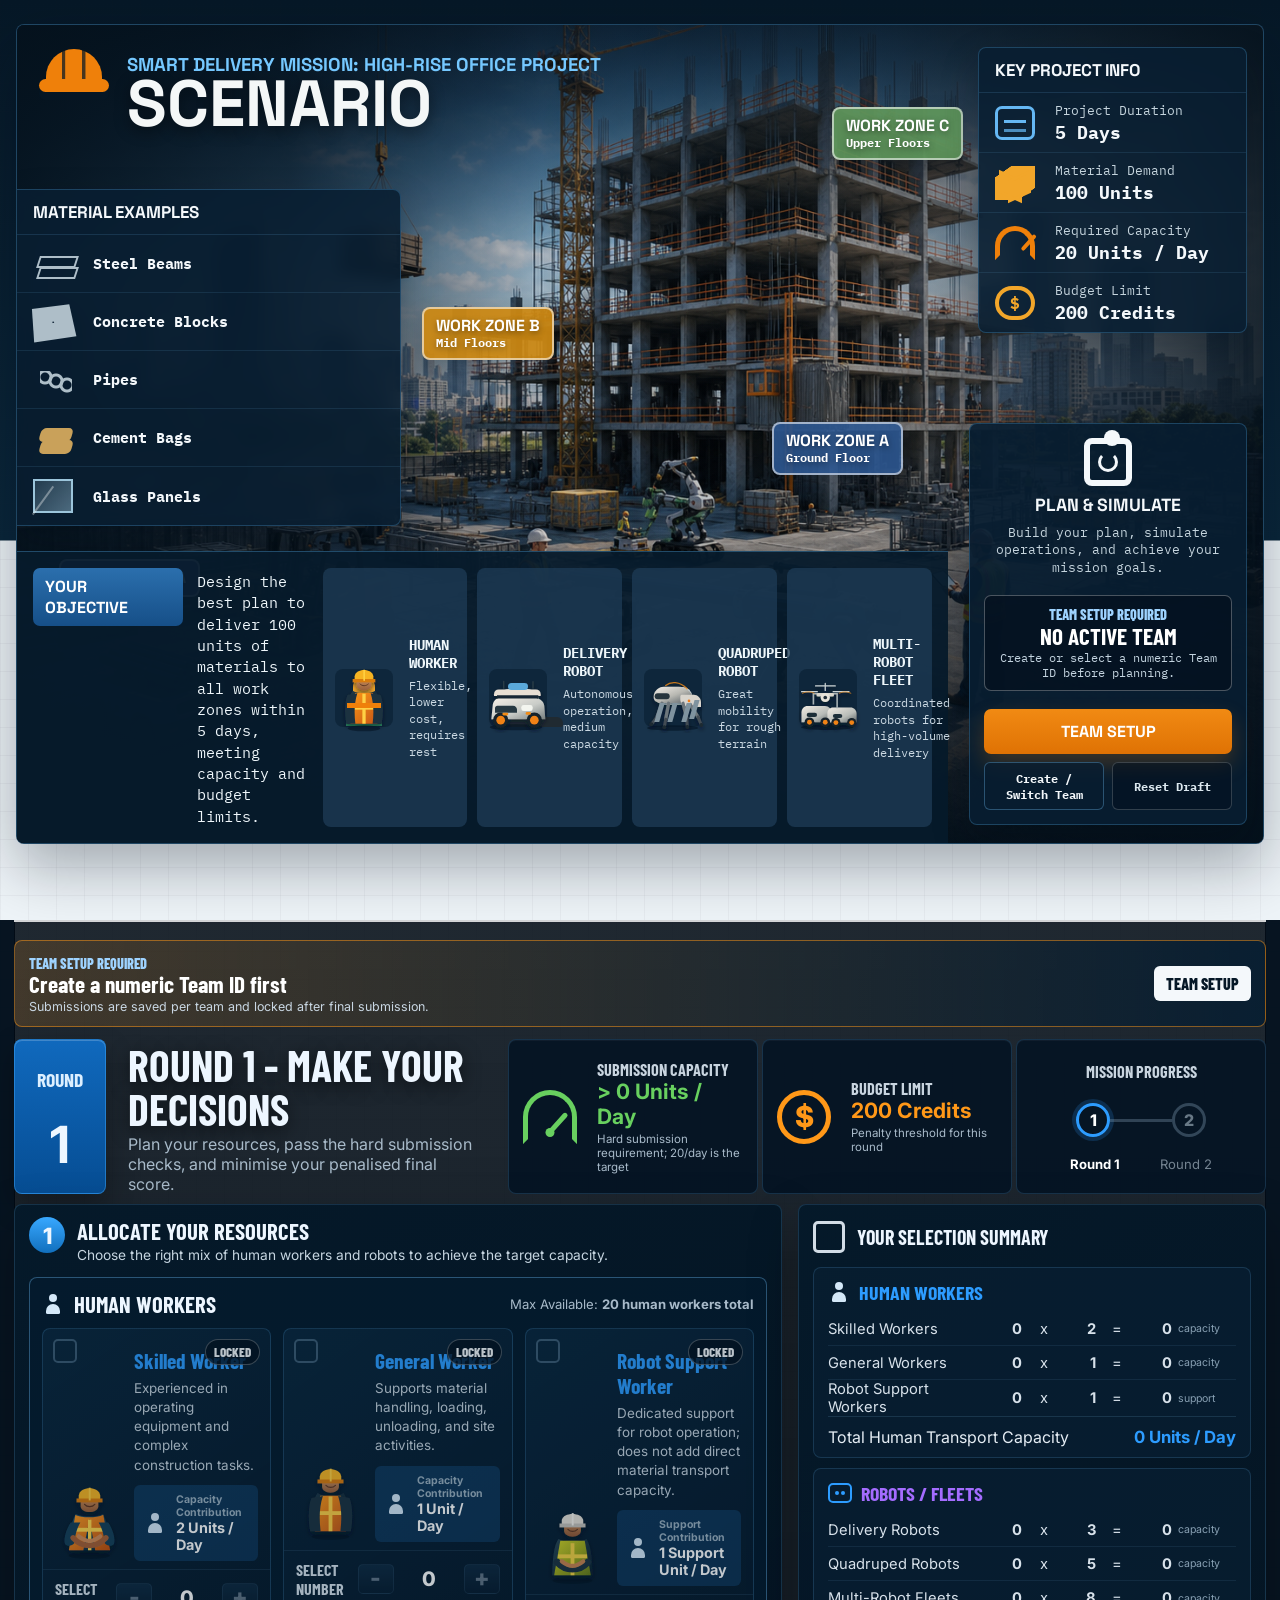
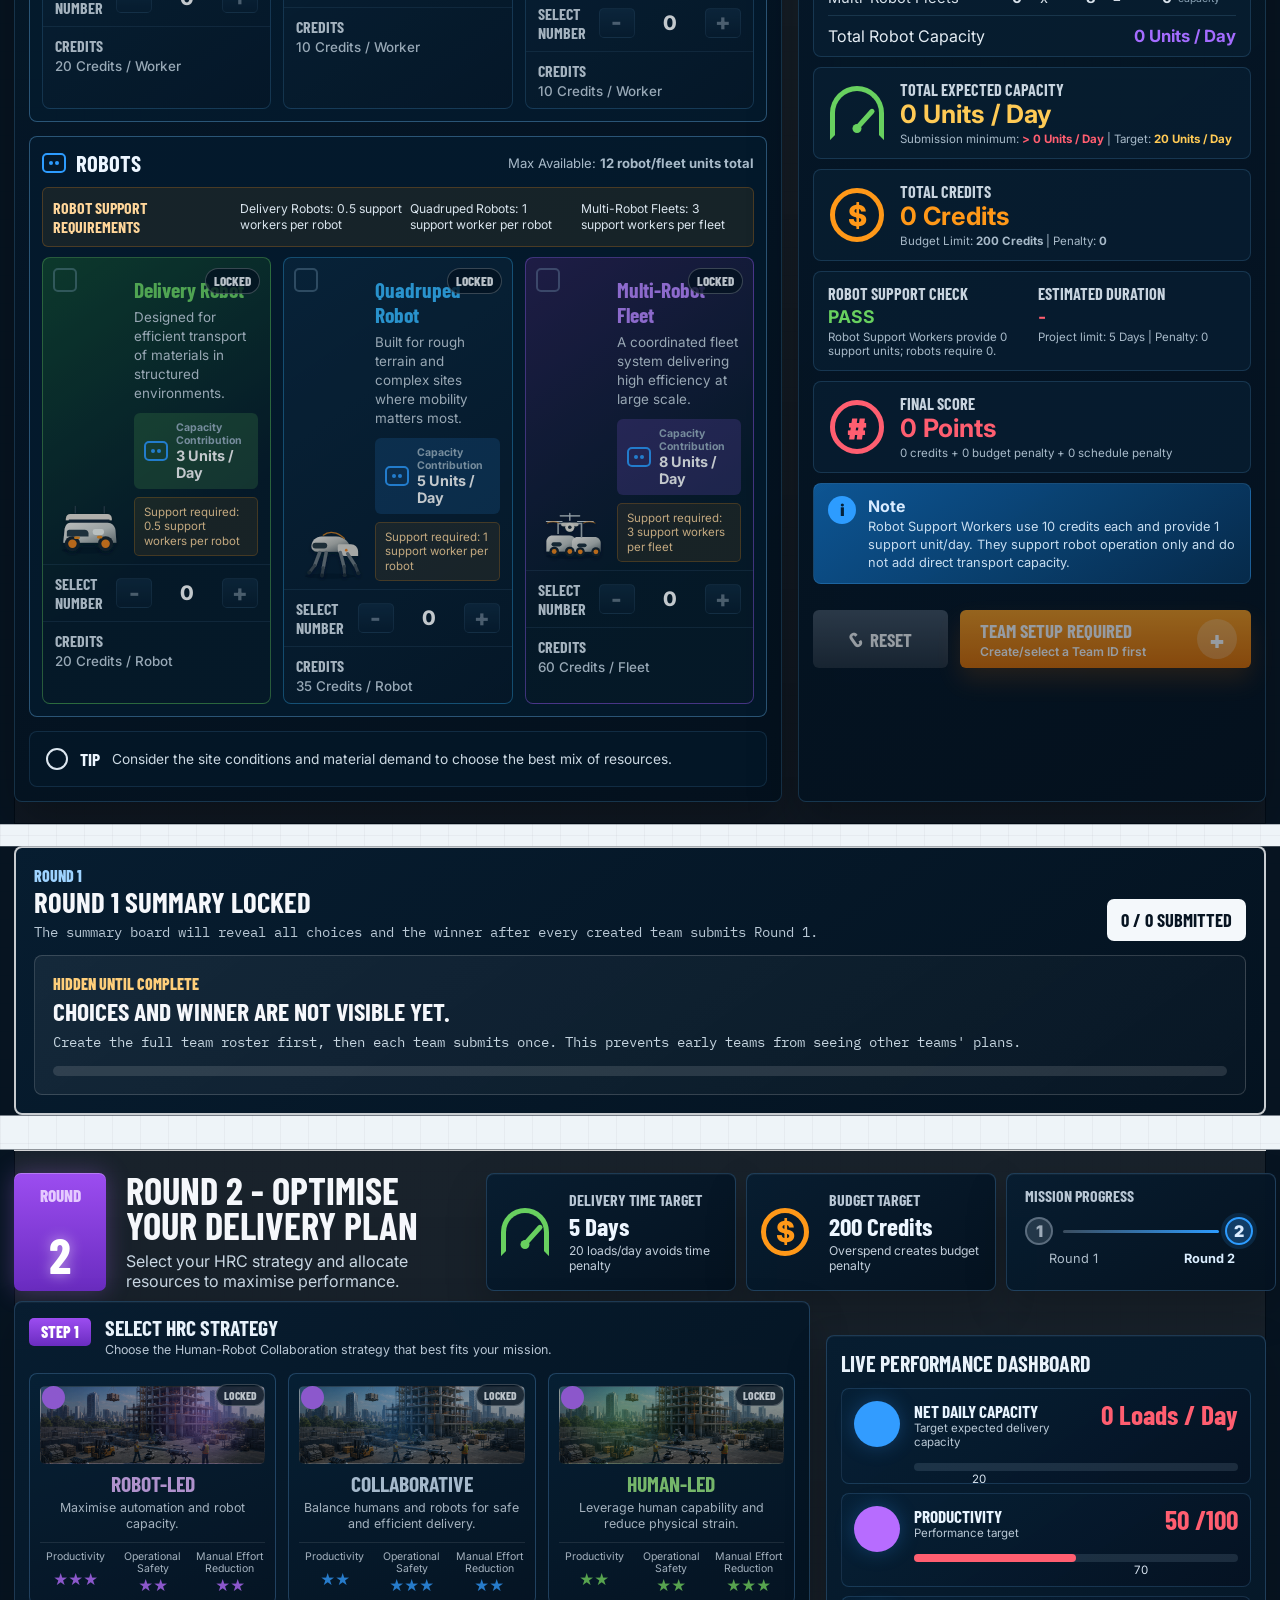
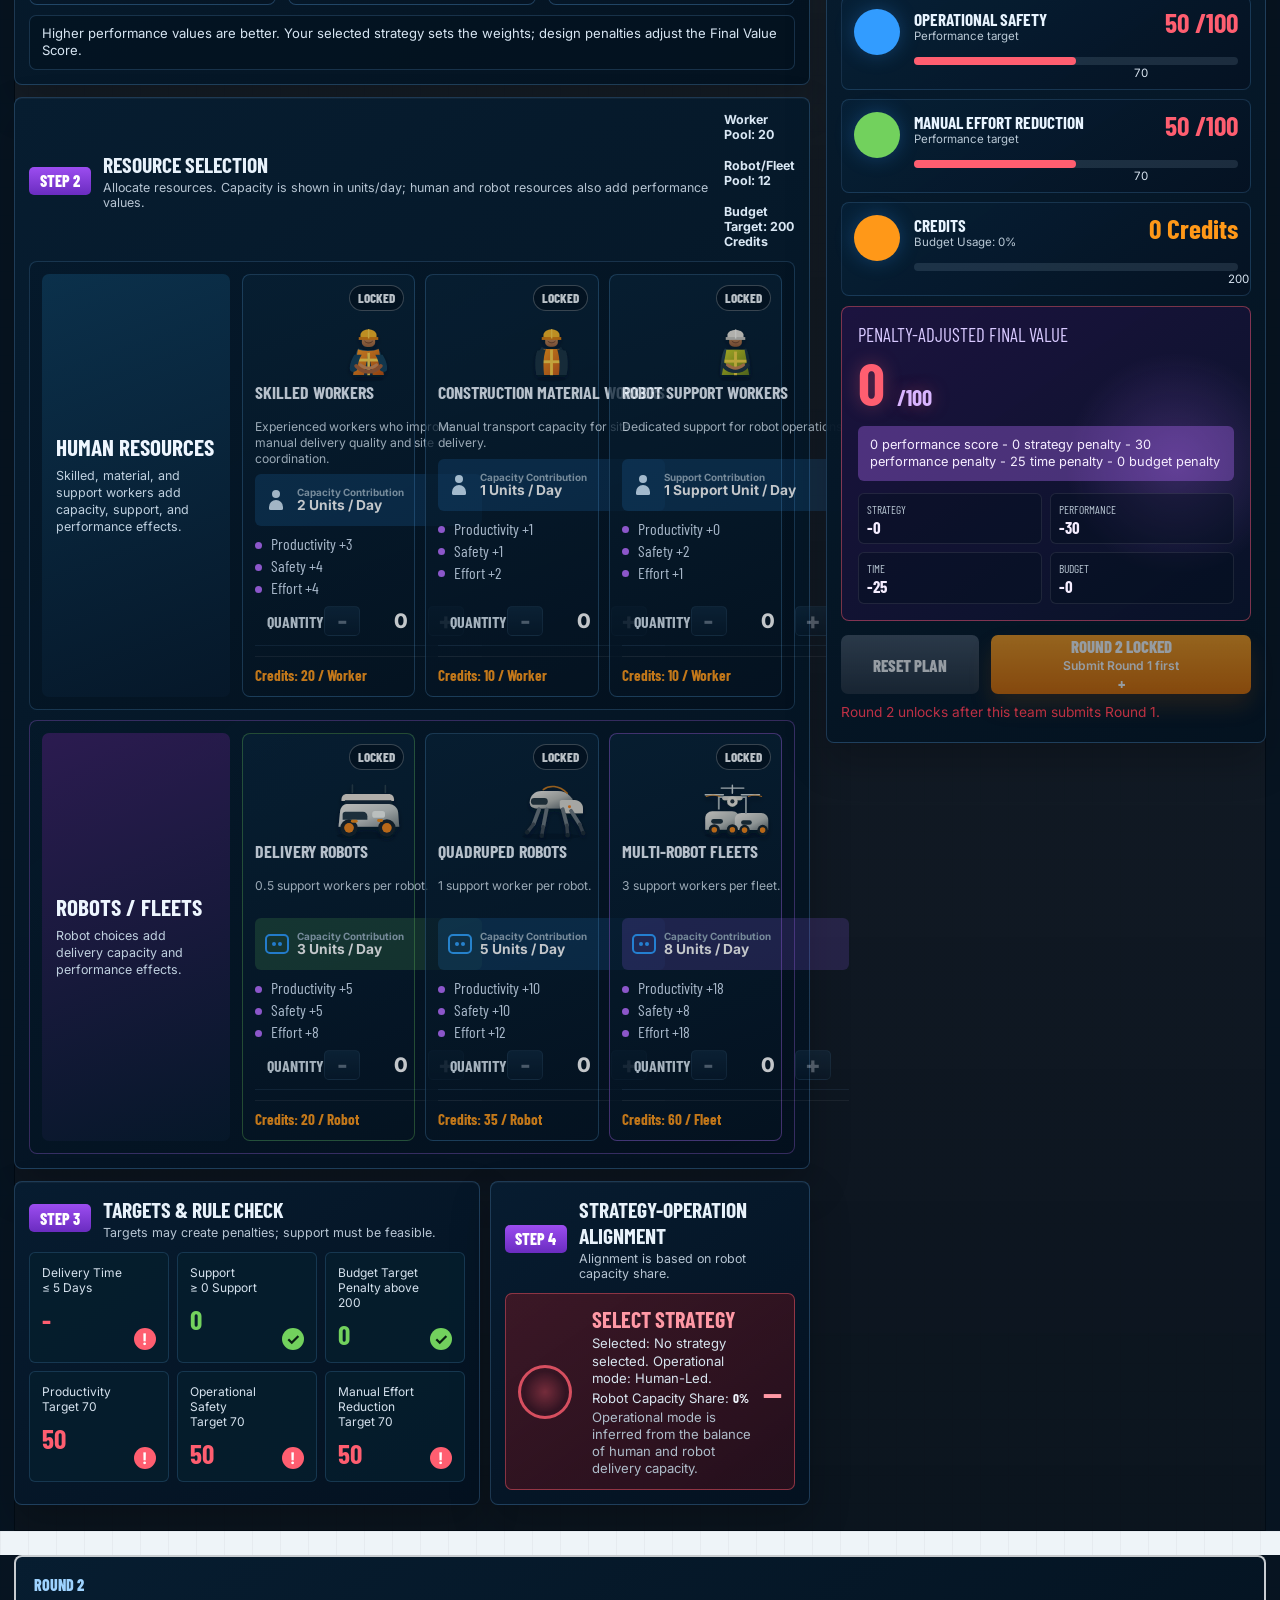
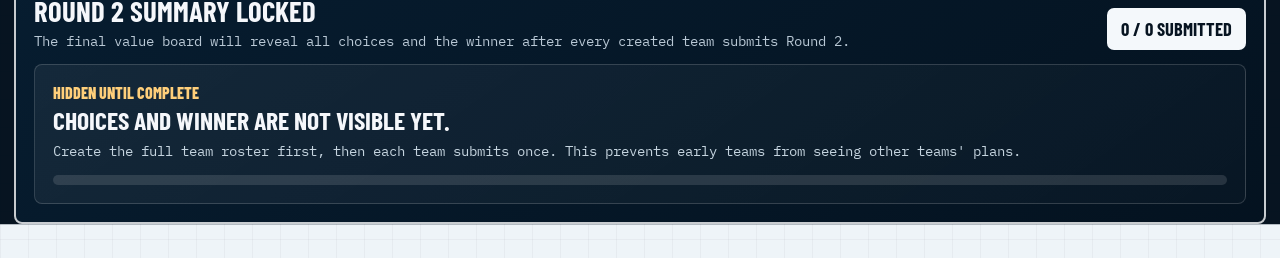
==== index.html @ d9727441 "round 2 step 4" ====
<!DOCTYPE html>
<html lang="en">
  <head>
    <meta charset="UTF-8" />
    <meta name="viewport" content="width=device-width, initial-scale=1.0" />
    <title>Construction Site of the Future</title>
    <link rel="preconnect" href="https://fonts.googleapis.com" />
    <link rel="preconnect" href="https://fonts.gstatic.com" crossorigin />
    <link
      href="https://fonts.googleapis.com/css2?family=Barlow+Condensed:wght@500;600;700&family=IBM+Plex+Mono:wght@400;500&family=Inter:wght@400;500;600;700&family=Space+Grotesk:wght@400;500;700&display=swap"
      rel="stylesheet"
    />
    <link rel="stylesheet" href="./styles.css?v=11" />
  </head>
  <body>
    <div class="app-shell">
      <header class="scenario-hero">
        <div class="scenario-visual" aria-label="High-rise construction logistics scenario">
          <img src="./assets/scenario-site.png" alt="High-rise office construction site with humans, robots, storage materials, and work zones" />
          <div class="scenario-shade"></div>

          <div class="scenario-title">
            <div class="hardhat-mark" aria-hidden="true"></div>
            <div>
              <p class="scenario-kicker">Smart Delivery Mission: High-Rise Office Project</p>
              <h1>Scenario</h1>
            </div>
          </div>

          <aside class="material-info" aria-label="Material examples">
            <h2>Material Examples</h2>
            <div class="material-row"><span class="material-beams"></span><strong>Steel Beams</strong></div>
            <div class="material-row"><span class="material-blocks"></span><strong>Concrete Blocks</strong></div>
            <div class="material-row"><span class="material-pipes"></span><strong>Pipes</strong></div>
            <div class="material-row"><span class="material-bags"></span><strong>Cement Bags</strong></div>
            <div class="material-row"><span class="material-glass"></span><strong>Glass Panels</strong></div>
          </aside>

          <div class="map-label storage-label">Storage Area</div>
          <div class="map-label zone-a-label">Work Zone A <span>Ground Floor</span></div>
          <div class="map-label zone-b-label">Work Zone B <span>Mid Floors</span></div>
          <div class="map-label zone-c-label">Work Zone C <span>Upper Floors</span></div>

          <aside class="project-info" aria-label="Key project information">
            <h2>Key Project Info</h2>
            <div class="info-row">
              <span class="info-symbol calendar-symbol" aria-hidden="true"></span>
              <div><span>Project Duration</span><strong>5 Days</strong></div>
            </div>
            <div class="info-row">
              <span class="info-symbol box-symbol" aria-hidden="true"></span>
              <div><span>Material Demand</span><strong>100 Units</strong></div>
            </div>
            <div class="info-row">
              <span class="info-symbol gauge-symbol" aria-hidden="true"></span>
              <div><span>Required Capacity</span><strong>20 Units / Day</strong></div>
            </div>
            <div class="info-row">
              <span class="info-symbol credit-symbol" aria-hidden="true"></span>
              <div><span>Budget Limit</span><strong>200 Credits</strong></div>
            </div>
          </aside>

          <div class="objective-ribbon">
            <div class="objective-copy">
              <strong>Your Objective</strong>
              <p>Design the best plan to deliver 100 units of materials to all work zones within 5 days, meeting capacity and budget limits.</p>
            </div>
            <div class="resource-preview" aria-label="Resource examples">
              <article>
                <span class="worker-figure image-figure" aria-hidden="true"><img src="./assets/worker-general.svg" alt="" /></span>
                <div><strong>Human Worker</strong><p>Flexible, lower cost, requires rest</p></div>
              </article>
              <article>
                <span class="cart-figure image-figure" aria-hidden="true"><img src="./assets/robot-delivery.svg" alt="" /></span>
                <div><strong>Delivery Robot</strong><p>Autonomous operation, medium capacity</p></div>
              </article>
              <article>
                <span class="quad-figure image-figure" aria-hidden="true"><img src="./assets/robot-quadruped.svg" alt="" /></span>
                <div><strong>Quadruped Robot</strong><p>Great mobility for rough terrain</p></div>
              </article>
              <article>
                <span class="fleet-figure image-figure" aria-hidden="true"><img src="./assets/robot-fleet.svg" alt="" /></span>
                <div><strong>Multi-Robot Fleet</strong><p>Coordinated robots for high-volume delivery</p></div>
              </article>
            </div>
          </div>

          <div class="plan-card">
            <div class="plan-icon" aria-hidden="true"></div>
            <strong>Plan &amp; Simulate</strong>
            <p>Build your plan, simulate operations, and achieve your mission goals.</p>
            <div class="active-team-card" id="active-team-card"></div>
            <a class="start-button" id="start-planning" href="./team.html">Start Planning</a>
            <div class="scenario-actions" aria-label="Scenario actions">
              <a class="button ghost" href="./team.html">Create / Switch Team</a>
              <button class="button ghost" id="reset-scenario" type="button">Reset Draft</button>
            </div>
          </div>
        </div>
      </header>
    </div>

    <main class="round-app" id="planning-workspace">
      <section class="workshop-team-banner" id="workshop-team-banner"></section>

      <header class="round-header">
        <div class="round-badge">
          <span>Round</span>
          <strong>1</strong>
        </div>
        <div class="round-title">
          <h1>Round 1 - Make Your Decisions</h1>
          <p>Plan your resources, pass the hard submission checks, and minimise your penalised final score.</p>
        </div>

        <section class="header-metric capacity-target" aria-label="Capacity target">
          <span class="metric-icon gauge-icon" aria-hidden="true"></span>
          <div>
            <small>Submission Capacity</small>
            <strong>&gt; 0 Units / Day</strong>
            <p>Hard submission requirement; 20/day is the target</p>
          </div>
        </section>

        <section class="header-metric budget-limit" aria-label="Budget limit">
          <span class="metric-icon coin-icon" aria-hidden="true"></span>
          <div>
            <small>Budget Limit</small>
            <strong>200 Credits</strong>
            <p>Penalty threshold for this round</p>
          </div>
        </section>

        <section class="mission-progress" aria-label="Mission progress">
          <small>Mission Progress</small>
          <div class="progress-steps">
            <span class="step active">1</span>
            <i></i>
            <span class="step">2</span>
          </div>
          <div class="step-labels">
            <strong>Round 1</strong>
            <span>Round 2</span>
          </div>
        </section>
      </header>

      <section class="decision-layout">
        <section class="resource-panel" aria-label="Allocate your resources">
          <div class="section-heading">
            <span class="section-step">1</span>
            <div>
              <h2>Allocate Your Resources</h2>
              <p>Choose the right mix of human workers and robots to achieve the target capacity.</p>
            </div>
          </div>

          <section class="resource-group">
            <div class="group-heading">
              <div>
                <span class="group-icon human-icon" aria-hidden="true"></span>
                <h3>Human Workers</h3>
              </div>
              <p>Max Available: <strong id="human-limit-label">20 human workers total</strong></p>
            </div>
            <div class="resource-grid" id="human-resource-grid"></div>
          </section>

          <section class="resource-group">
            <div class="group-heading">
              <div>
                <span class="group-icon robot-icon" aria-hidden="true"></span>
                <h3>Robots</h3>
              </div>
              <p>Max Available: <strong id="robot-limit-label">12 robot/fleet units total</strong></p>
            </div>
            <div class="support-rules" aria-label="Robot support requirements">
              <strong>Robot Support Requirements</strong>
              <span>Delivery Robots: 0.5 support workers per robot</span>
              <span>Quadruped Robots: 1 support worker per robot</span>
              <span>Multi-Robot Fleets: 3 support workers per fleet</span>
            </div>
            <div class="resource-grid" id="robot-resource-grid"></div>
          </section>

          <div class="tip-row">
            <span class="tip-icon" aria-hidden="true"></span>
            <strong>Tip</strong>
            <p>Consider the site conditions and material demand to choose the best mix of resources.</p>
          </div>
        </section>

        <aside class="summary-panel" aria-label="Your selection summary">
          <div class="summary-heading">
            <span class="summary-icon" aria-hidden="true"></span>
            <h2>Your Selection Summary</h2>
          </div>

          <div id="selection-summary"></div>

          <section class="result-card total-capacity" id="capacity-card"></section>
          <section class="result-card total-cost" id="cost-card"></section>
          <section class="support-card" id="support-card"></section>
          <section class="result-card final-score-card" id="final-score-card"></section>

          <div class="note-card">
            <span class="note-icon">i</span>
            <div>
              <strong>Note</strong>
              <p>Robot Support Workers use 10 credits each and provide 1 support unit/day. They support robot operation only and do not add direct transport capacity.</p>
            </div>
          </div>

          <div class="action-row">
            <button class="button reset-button" id="reset-round" type="button">
              <span aria-hidden="true">C</span>
              Reset
            </button>
            <button class="button confirm-button" id="confirm-round" type="button">
              <span>
                Confirm &amp; Calculate
                <small>Check Round 1 feasibility</small>
              </span>
              <b aria-hidden="true">+</b>
            </button>
          </div>

          <div class="confirmation-message" id="confirmation-message" role="status"></div>
        </aside>
      </section>
    </main>

    <section class="submission-board" id="round1-summary-board" aria-label="Round 1 submission summary"></section>

    <main class="round2-app" id="round-2-workspace">
      <header class="round2-header">
        <div class="round2-badge">
          <span>Round</span>
          <strong>2</strong>
        </div>
        <div class="round2-title">
          <h1>Round 2 - Optimise Your Delivery Plan</h1>
          <p>Select your HRC strategy and allocate resources to maximise performance.</p>
        </div>

        <section class="round2-top-card">
          <span class="metric-icon gauge-icon" aria-hidden="true"></span>
          <div>
            <small>Delivery Time Target</small>
            <strong>5 Days</strong>
            <p>20 loads/day avoids time penalty</p>
          </div>
        </section>

        <section class="round2-top-card">
          <span class="metric-icon coin-icon" aria-hidden="true"></span>
          <div>
            <small>Budget Target</small>
            <strong>200 Credits</strong>
            <p>Overspend creates budget penalty</p>
          </div>
        </section>

        <section class="round2-progress">
          <small>Mission Progress</small>
          <div class="progress-steps">
            <span class="step">1</span>
            <i></i>
            <span class="step active">2</span>
          </div>
          <div class="step-labels">
            <span>Round 1</span>
            <strong>Round 2</strong>
          </div>
        </section>
      </header>

      <section class="round2-layout">
        <div class="round2-main">
          <section class="round2-panel">
            <div class="round2-step-title strategy-step-title">
              <span>Step 1</span>
              <div>
                <h2>Select HRC Strategy</h2>
                <p>Choose the Human-Robot Collaboration strategy that best fits your mission.</p>
              </div>
            </div>
            <div class="strategy-card-grid" id="round2-strategy-grid"></div>
            <div class="strategy-note">Higher performance values are better. Your selected strategy sets the weights; design penalties adjust the Final Value Score.</div>
          </section>

          <section class="round2-panel">
            <div class="round2-step-title inline">
              <span>Step 2</span>
              <div>
                <h2>Resource Selection</h2>
                <p>Allocate resources. Capacity is shown in units/day; human and robot resources also add performance values.</p>
              </div>
              <div class="round2-availability">
                <b>Worker Pool: 20</b>
                <b>Robot/Fleet Pool: 12</b>
                <b>Budget Target: 200 Credits</b>
              </div>
            </div>
            <div class="round2-resource-grid" id="round2-resource-grid"></div>
          </section>

          <section class="round2-bottom-grid">
            <section class="round2-panel">
              <div class="round2-step-title inline">
                <span>Step 3</span>
                <div>
                  <h2>Targets &amp; Rule Check</h2>
                  <p>Targets may create penalties; support must be feasible.</p>
                </div>
              </div>
              <div class="constraint-grid" id="round2-constraints"></div>
            </section>

            <section class="round2-panel">
              <div class="round2-step-title inline">
                <span>Step 4</span>
                <div>
                  <h2>Strategy-Operation Alignment</h2>
                  <p>Alignment is based on robot capacity share.</p>
                </div>
              </div>
              <div class="alignment-card" id="round2-alignment"></div>
            </section>
          </section>
        </div>

        <aside class="round2-dashboard">
          <h2>Live Performance Dashboard</h2>
          <div id="round2-dashboard-metrics"></div>
          <section class="final-value-card" id="round2-final-value"></section>
          <div class="round2-actions">
            <button class="round2-reset" id="reset-round2" type="button">Reset Plan</button>
            <button class="round2-confirm" id="confirm-round2" type="button">
              <span>Confirm &amp; Calculate<small>See Round 2 Results</small></span>
              <b aria-hidden="true">+</b>
            </button>
          </div>
          <div class="confirmation-message" id="round2-confirmation" role="status"></div>
        </aside>
      </section>
    </main>

    <section class="submission-board round2-board" id="round2-summary-board" aria-label="Round 2 submission summary"></section>

    <script src="./database-config.js?v=2"></script>
    <script src="./database.js?v=2"></script>
    <script src="./app.js?v=11"></script>
  </body>
</html>
---- styles.css ----
:root {
  --bg: #eef4f8;
  --panel: rgba(255, 255, 255, 0.96);
  --panel-alt: #f6f9fb;
  --ink: #17212f;
  --muted: #5d6d7e;
  --line: rgba(23, 33, 47, 0.12);
  --accent: #1667a5;
  --accent-2: #008f7a;
  --warning: #a76a00;
  --danger: #bc3045;
  --pass: #16805f;
  --shadow: 0 16px 36px rgba(33, 48, 66, 0.1);
  --radius: 8px;
}

* {
  box-sizing: border-box;
}

body {
  margin: 0;
  min-height: 100vh;
  font-family: "IBM Plex Mono", monospace;
  color: var(--ink);
  background:
    linear-gradient(0deg, rgba(23, 33, 47, 0.04) 1px, transparent 1px),
    linear-gradient(90deg, rgba(23, 33, 47, 0.04) 1px, transparent 1px),
    linear-gradient(180deg, #061827 0%, #0a263a 540px, var(--bg) 541px, var(--bg) 100%);
  background-size: 28px 28px, 28px 28px, auto;
}

button,
input {
  font: inherit;
}

.app-shell {
  width: min(1500px, calc(100% - 32px));
  margin: 0 auto;
  padding: 24px 0 40px;
}

.scenario-hero {
  position: relative;
  margin-bottom: 18px;
}

.scenario-visual {
  position: relative;
  min-height: 820px;
  overflow: hidden;
  border: 1px solid rgba(78, 157, 212, 0.34);
  border-radius: var(--radius);
  background: #071929;
  box-shadow: 0 24px 60px rgba(0, 13, 25, 0.32);
}

.scenario-visual img {
  position: absolute;
  inset: 0;
  width: 100%;
  height: 100%;
  object-fit: cover;
}

.scenario-shade {
  position: absolute;
  inset: 0;
  background:
    linear-gradient(90deg, rgba(4, 17, 28, 0.92) 0%, rgba(4, 17, 28, 0.68) 22%, rgba(4, 17, 28, 0.08) 42%, rgba(4, 17, 28, 0.18) 69%, rgba(4, 17, 28, 0.88) 100%),
    linear-gradient(180deg, rgba(3, 15, 25, 0.72) 0%, rgba(3, 15, 25, 0.08) 28%, rgba(3, 15, 25, 0.08) 62%, rgba(3, 15, 25, 0.94) 100%);
}

.scenario-title,
.mission-brief,
.project-info,
.material-info,
.objective-ribbon,
.plan-card,
.map-label {
  position: absolute;
  z-index: 2;
}

.scenario-title {
  top: 20px;
  left: 22px;
  display: flex;
  gap: 18px;
  align-items: flex-start;
  width: min(690px, calc(100% - 44px));
}

.scenario-title h1 {
  margin: 0;
  font-family: "Space Grotesk", sans-serif;
  font-size: clamp(3rem, 5.1vw, 5.6rem);
  line-height: 0.86;
  color: #f4f7f7;
  text-transform: uppercase;
  text-shadow: 0 4px 16px rgba(0, 0, 0, 0.48);
}

.scenario-kicker {
  margin: 8px 0 0;
  color: #75c8ff;
  font-family: "Space Grotesk", sans-serif;
  font-size: clamp(1rem, 1.45vw, 1.42rem);
  font-weight: 700;
  text-transform: uppercase;
}

.hardhat-mark {
  position: relative;
  flex: 0 0 70px;
  width: 70px;
  height: 54px;
  margin-top: 1px;
}

.hardhat-mark::before {
  content: "";
  position: absolute;
  inset: 3px 7px 14px;
  border-radius: 36px 36px 10px 10px;
  background:
    linear-gradient(90deg, transparent 28%, rgba(6, 24, 39, 0.72) 29% 34%, transparent 35% 64%, rgba(6, 24, 39, 0.72) 65% 70%, transparent 71%),
    #ef800a;
}

.hardhat-mark::after {
  content: "";
  position: absolute;
  left: 0;
  right: 0;
  bottom: 8px;
  height: 13px;
  border-radius: 999px;
  background: #ef800a;
  box-shadow: 0 8px 0 rgba(6, 24, 39, 0.74);
}

.mission-brief {
  top: 164px;
  left: 0;
  display: grid;
  gap: 12px;
  width: min(390px, 30vw);
  padding: 20px 22px 22px 18px;
  border: 1px solid rgba(84, 168, 225, 0.2);
  border-left: 0;
  background: rgba(8, 30, 49, 0.82);
  color: #f2f7fa;
  backdrop-filter: blur(8px);
}

.brief-point {
  display: grid;
  grid-template-columns: 54px 1fr;
  gap: 14px;
  align-items: center;
}

.brief-point p {
  margin: 0;
  font-size: clamp(0.86rem, 1vw, 1rem);
  line-height: 1.45;
}

.brief-icon {
  display: grid;
  place-items: center;
  width: 50px;
  height: 50px;
  border-radius: 999px;
  background: linear-gradient(180deg, #3178c1, #165994);
  color: #d9efff;
  font-weight: 700;
  box-shadow: inset 0 0 0 2px rgba(219, 240, 255, 0.16);
}

.project-info,
.material-info {
  right: 16px;
  width: min(274px, 21vw);
  border: 1px solid rgba(84, 168, 225, 0.28);
  border-radius: 8px;
  background: rgba(8, 30, 49, 0.88);
  color: #f4f8fb;
  box-shadow: 0 16px 36px rgba(0, 13, 25, 0.28);
  backdrop-filter: blur(8px);
}

.project-info {
  top: 22px;
}

.material-info {
  top: 164px;
  right: auto;
  left: 0;
  width: min(390px, 30vw);
  border-left: 0;
  border-radius: 0 8px 8px 0;
}

.project-info h2,
.material-info h2 {
  margin: 0;
  padding: 11px 16px;
  border-bottom: 1px solid rgba(117, 200, 255, 0.14);
  font-family: "Space Grotesk", sans-serif;
  font-size: 1.06rem;
  text-transform: uppercase;
}

.info-row,
.material-row {
  display: grid;
  grid-template-columns: 48px 1fr;
  gap: 12px;
  align-items: center;
  min-height: 58px;
  padding: 8px 16px;
  border-bottom: 1px solid rgba(117, 200, 255, 0.11);
}

.info-row:last-child,
.material-row:last-child {
  border-bottom: 0;
}

.info-row span:not(.info-symbol) {
  display: block;
  color: #c5d4dd;
  font-size: 0.84rem;
}

.info-row strong {
  display: block;
  margin-top: 2px;
  font-size: 1.12rem;
}

.info-symbol,
.material-row > span {
  position: relative;
  display: block;
  width: 40px;
  height: 34px;
}

.calendar-symbol {
  border: 3px solid #65b7f3;
  border-radius: 7px;
}

.calendar-symbol::before {
  content: "";
  position: absolute;
  left: 6px;
  right: 6px;
  top: 11px;
  height: 3px;
  background: #65b7f3;
  box-shadow: 0 9px 0 rgba(101, 183, 243, 0.72);
}

.box-symbol {
  background: linear-gradient(145deg, transparent 18%, #f2a62a 19% 80%, transparent 81%);
}

.box-symbol::before,
.box-symbol::after {
  content: "";
  position: absolute;
  border: 3px solid #f2a62a;
}

.box-symbol::before {
  left: 4px;
  top: 9px;
  width: 17px;
  height: 17px;
  transform: skewY(25deg);
}

.box-symbol::after {
  right: 4px;
  top: 9px;
  width: 17px;
  height: 17px;
  transform: skewY(-25deg);
}

.gauge-symbol {
  border: 5px solid #ef800a;
  border-bottom-color: transparent;
  border-radius: 44px 44px 0 0;
}

.gauge-symbol::after {
  content: "";
  position: absolute;
  left: 20px;
  bottom: 5px;
  width: 4px;
  height: 20px;
  border-radius: 999px;
  background: #ef800a;
  transform: rotate(42deg);
  transform-origin: bottom center;
}

.credit-symbol {
  border: 4px solid #f2a62a;
  border-radius: 999px;
}

.credit-symbol::after {
  content: "$";
  position: absolute;
  inset: 0;
  display: grid;
  place-items: center;
  color: #f2a62a;
  font-weight: 700;
}

.material-row strong {
  font-size: 0.94rem;
}

.material-beams::before,
.material-beams::after {
  content: "";
  position: absolute;
  left: 5px;
  width: 35px;
  height: 8px;
  border: 2px solid #aebec8;
  transform: skewX(-18deg);
}

.material-beams::before {
  top: 9px;
}

.material-beams::after {
  top: 20px;
}

.material-blocks {
  background:
    linear-gradient(90deg, #aebec8 0 48%, transparent 49% 52%, #aebec8 53%),
    linear-gradient(#aebec8 0 48%, transparent 49% 52%, #aebec8 53%);
  border: 2px solid #aebec8;
  transform: perspective(70px) rotateX(15deg) rotateZ(-8deg);
}

.material-pipes::before {
  content: "";
  position: absolute;
  left: 7px;
  top: 8px;
  width: 32px;
  height: 22px;
  background:
    radial-gradient(circle at 5px 6px, transparent 0 4px, #aebec8 5px 7px, transparent 8px),
    radial-gradient(circle at 16px 10px, transparent 0 4px, #aebec8 5px 7px, transparent 8px),
    radial-gradient(circle at 27px 14px, transparent 0 4px, #aebec8 5px 7px, transparent 8px);
}

.material-bags::before,
.material-bags::after {
  content: "";
  position: absolute;
  left: 7px;
  width: 32px;
  height: 14px;
  border-radius: 5px;
  background: #c9a15a;
  transform: skewX(-16deg);
}

.material-bags::before {
  top: 7px;
}

.material-bags::after {
  top: 19px;
}

.material-glass {
  border: 2px solid #9cc5db;
  background: linear-gradient(135deg, rgba(156, 197, 219, 0.18), rgba(156, 197, 219, 0.46));
}

.material-glass::after {
  content: "";
  position: absolute;
  left: 7px;
  top: 2px;
  width: 2px;
  height: 35px;
  background: rgba(255, 255, 255, 0.36);
  transform: rotate(36deg);
}

.map-label {
  display: grid;
  gap: 2px;
  width: max-content;
  max-width: 190px;
  padding: 9px 12px;
  border: 2px solid rgba(255, 255, 255, 0.56);
  border-radius: 8px;
  color: #fff;
  font-family: "Space Grotesk", sans-serif;
  font-weight: 700;
  text-transform: uppercase;
  line-height: 1.02;
  text-shadow: 0 2px 6px rgba(0, 0, 0, 0.42);
  box-shadow: 0 8px 20px rgba(0, 13, 25, 0.24);
}

.map-label span {
  font-family: "IBM Plex Mono", monospace;
  font-size: 0.78rem;
  text-transform: none;
}

.storage-label {
  left: 42px;
  bottom: 246px;
  background: rgba(84, 73, 154, 0.88);
}

.zone-a-label {
  right: 360px;
  bottom: 368px;
  background: rgba(45, 87, 145, 0.9);
}

.zone-b-label {
  left: 32.5%;
  top: 282px;
  background: rgba(207, 137, 18, 0.92);
}

.zone-c-label {
  right: 300px;
  top: 82px;
  background: rgba(95, 150, 92, 0.92);
}

.objective-ribbon {
  left: 0;
  right: 315px;
  bottom: 0;
  display: grid;
  grid-template-columns: minmax(260px, 0.95fr) minmax(560px, 2.1fr);
  gap: 14px;
  align-items: stretch;
  min-height: 142px;
  padding: 16px;
  border-top: 1px solid rgba(84, 168, 225, 0.34);
  background: rgba(7, 27, 44, 0.94);
}

.objective-copy {
  display: grid;
  grid-template-columns: 150px 1fr;
  gap: 14px;
  align-items: start;
  color: #fff;
}

.objective-copy > strong {
  display: inline-grid;
  place-items: center;
  min-height: 38px;
  padding: 8px 12px;
  border-radius: 7px;
  background: linear-gradient(180deg, #2b6fad, #164f88);
  font-family: "Space Grotesk", sans-serif;
  text-transform: uppercase;
}

.objective-copy p {
  margin: 3px 0 0;
  color: #eff7fb;
  line-height: 1.45;
  font-size: 0.92rem;
}

.resource-preview {
  display: grid;
  grid-template-columns: repeat(4, minmax(0, 1fr));
  gap: 10px;
}

.resource-preview article {
  display: grid;
  grid-template-columns: 64px 1fr;
  gap: 10px;
  align-items: center;
  min-width: 0;
  padding: 12px;
  border-radius: 8px;
  background: rgba(30, 60, 85, 0.78);
  color: #eef7fb;
}

.resource-preview strong {
  display: block;
  margin-bottom: 5px;
  font-size: 0.88rem;
  text-transform: uppercase;
}

.resource-preview p {
  margin: 0;
  color: #cbd9e3;
  font-size: 0.78rem;
  line-height: 1.32;
}

.worker-figure,
.forklift-figure,
.fleet-figure,
.cart-figure,
.quad-figure {
  position: relative;
  display: block;
  width: 58px;
  height: 58px;
  border-radius: 8px;
  background: rgba(7, 27, 44, 0.52);
}

.worker-figure img,
.forklift-figure img,
.fleet-figure img,
.cart-figure img,
.quad-figure img {
  position: absolute;
  inset: -6px;
  width: calc(100% + 12px);
  height: calc(100% + 12px);
  object-fit: contain;
  object-position: center bottom;
}

.image-figure::before,
.image-figure::after {
  content: none;
}

.worker-figure::before {
  content: "";
  position: absolute;
  left: 18px;
  top: 7px;
  width: 22px;
  height: 22px;
  border-radius: 999px 999px 8px 8px;
  background: #f2a62a;
  box-shadow: 0 21px 0 7px #2f8f64;
}

.worker-figure::after {
  content: "";
  position: absolute;
  left: 12px;
  top: 34px;
  width: 34px;
  height: 5px;
  background: #ef800a;
}

.forklift-figure::before {
  content: "";
  position: absolute;
  left: 8px;
  bottom: 13px;
  width: 33px;
  height: 24px;
  border-radius: 5px;
  background: #d38312;
  box-shadow: 5px 18px 0 -4px #202a31, 26px 18px 0 -4px #202a31;
}

.forklift-figure::after {
  content: "";
  position: absolute;
  right: 8px;
  top: 10px;
  width: 5px;
  height: 39px;
  background: #aebec8;
  box-shadow: 9px 33px 0 #aebec8;
}

.cart-figure::before {
  content: "";
  position: absolute;
  left: 8px;
  top: 20px;
  width: 42px;
  height: 22px;
  border-radius: 12px 12px 8px 8px;
  background: #d9e5eb;
  box-shadow: 7px 22px 0 -6px #202a31, 30px 22px 0 -6px #202a31;
}

.cart-figure::after {
  content: "";
  position: absolute;
  left: 19px;
  top: 14px;
  width: 20px;
  height: 7px;
  border-radius: 999px;
  background: #5aa9db;
}

.quad-figure::before {
  content: "";
  position: absolute;
  left: 11px;
  top: 18px;
  width: 37px;
  height: 18px;
  border-radius: 12px;
  background: #d9e5eb;
}

.quad-figure::after {
  content: "";
  position: absolute;
  left: 13px;
  top: 34px;
  width: 5px;
  height: 19px;
  background: #7f939f;
  box-shadow: 13px 0 0 #7f939f, 27px 0 0 #7f939f, 34px -3px 0 #7f939f;
  transform: skewX(-16deg);
}

.plan-card {
  right: 16px;
  bottom: 18px;
  display: grid;
  justify-items: center;
  gap: 8px;
  width: 278px;
  min-height: 0;
  padding: 14px;
  border: 1px solid rgba(84, 168, 225, 0.28);
  border-radius: 8px;
  background: rgba(8, 30, 49, 0.92);
  color: #f4f8fb;
  text-align: center;
  box-shadow: 0 16px 36px rgba(0, 13, 25, 0.26);
}

.plan-card strong {
  font-family: "Space Grotesk", sans-serif;
  font-size: 1.1rem;
  text-transform: uppercase;
}

.plan-card p {
  margin: 0;
  color: #c5d4dd;
  font-size: 0.82rem;
  line-height: 1.35;
}

.plan-icon {
  position: relative;
  width: 48px;
  height: 48px;
  border: 6px solid #f4f8fb;
  border-radius: 8px;
}

.plan-icon::before {
  content: "";
  position: absolute;
  inset: 8px;
  border: 3px solid #f4f8fb;
  border-top-color: transparent;
  border-radius: 50%;
}

.plan-icon::after {
  content: "";
  position: absolute;
  top: -14px;
  left: 14px;
  width: 16px;
  height: 16px;
  border-radius: 999px;
  background: #f4f8fb;
}

.start-button {
  display: inline-flex;
  align-items: center;
  justify-content: center;
  width: 100%;
  min-height: 45px;
  border-radius: 7px;
  background: linear-gradient(180deg, #f18a13, #df7204);
  color: #fff;
  font-family: "Space Grotesk", sans-serif;
  font-weight: 700;
  text-decoration: none;
  text-transform: uppercase;
  box-shadow: 0 10px 22px rgba(239, 128, 10, 0.24);
}

.scenario-actions {
  display: grid;
  grid-template-columns: repeat(2, minmax(0, 1fr));
  gap: 8px;
  width: 100%;
}

.scenario-actions .button.ghost {
  min-height: 34px;
  padding: 7px 8px;
  color: #f4f8fb;
  background: rgba(8, 30, 49, 0.76);
  border-color: rgba(117, 200, 255, 0.32);
  font-size: 0.78rem;
}

.scenario-actions .button.ghost:last-child {
  color: #dbe7ef;
  background: rgba(3, 16, 29, 0.52);
  border-color: rgba(255, 255, 255, 0.18);
}

.topbar,
.panel {
  border: 1px solid var(--line);
  border-radius: var(--radius);
  background: var(--panel);
  box-shadow: var(--shadow);
}

.topbar {
  display: flex;
  justify-content: space-between;
  gap: 24px;
  align-items: flex-start;
  padding: 26px;
  margin-bottom: 18px;
}

.topbar h1,
.panel h2,
.panel h3 {
  margin: 0;
  font-family: "Space Grotesk", sans-serif;
  letter-spacing: 0;
}

.topbar h1 {
  max-width: 760px;
  font-size: clamp(2rem, 4vw, 4.4rem);
  line-height: 1;
}

.topbar-actions,
.workspace,
.resource-controls,
.progress-list,
.checks-list {
  display: grid;
  gap: 14px;
}

.topbar-actions {
  grid-template-columns: repeat(2, max-content);
  align-items: start;
}

.eyebrow,
.panel-kicker,
.brief-item span,
.kpi-card span,
.resource-meta,
.team-tab small {
  text-transform: uppercase;
  letter-spacing: 0.08em;
  font-size: 0.75rem;
  color: var(--muted);
}

.button,
.icon-button {
  border: 0;
  border-radius: 8px;
  cursor: pointer;
  transition: transform 140ms ease, box-shadow 140ms ease, background 140ms ease;
}

.button:hover,
.icon-button:hover,
.team-tab:hover,
.strategy-option:hover {
  transform: translateY(-1px);
}

.button {
  display: inline-flex;
  align-items: center;
  justify-content: center;
  min-height: 42px;
  padding: 10px 14px;
  text-decoration: none;
}

.button.ghost {
  color: var(--ink);
  background: #e7eef4;
  border: 1px solid var(--line);
}

.panel {
  padding: 18px;
}

.panel-head {
  display: grid;
  gap: 6px;
  margin-bottom: 16px;
}

.project-brief {
  display: grid;
  grid-template-columns: minmax(0, 1fr) minmax(420px, 0.9fr);
  gap: 22px;
  align-items: center;
}

.project-brief h2 {
  font-size: clamp(1.45rem, 2vw, 2.2rem);
  line-height: 1.08;
}

.brief-grid {
  display: grid;
  grid-template-columns: repeat(4, minmax(0, 1fr));
  gap: 10px;
}

.brief-item {
  display: grid;
  gap: 6px;
  min-height: 90px;
  padding: 14px;
  border-radius: 8px;
  border: 1px solid var(--line);
  background: var(--panel-alt);
}

.brief-item strong {
  font-size: 1.15rem;
}

.team-tabs {
  display: grid;
  grid-template-columns: repeat(3, minmax(0, 1fr));
  gap: 12px;
}

.team-tab {
  display: grid;
  gap: 6px;
  min-height: 112px;
  padding: 14px;
  border: 1px solid var(--line);
  border-radius: 8px;
  background: #fff;
  color: var(--ink);
  text-align: left;
  cursor: pointer;
}

.team-tab.active {
  border-color: rgba(22, 103, 165, 0.48);
  box-shadow: 0 0 0 3px rgba(22, 103, 165, 0.12);
}

.team-tab strong {
  font-family: "Space Grotesk", sans-serif;
  font-size: 1.2rem;
}

.winner-chip {
  width: fit-content;
  padding: 4px 7px;
  border-radius: 6px;
  background: rgba(22, 128, 95, 0.12);
  color: var(--pass);
  font-size: 0.72rem;
}

.dashboard-grid {
  display: grid;
  grid-template-columns: minmax(360px, 0.86fr) minmax(0, 1.14fr);
  gap: 18px;
  align-items: stretch;
}

.controls-panel,
.site-panel {
  min-height: 100%;
}

.control-heading {
  display: flex;
  justify-content: space-between;
  gap: 12px;
  align-items: center;
  margin-bottom: 10px;
}

.control-heading span {
  color: var(--muted);
}

.strategy-options {
  display: grid;
  grid-template-columns: repeat(3, minmax(0, 1fr));
  gap: 8px;
}

.strategy-option {
  display: grid;
  gap: 7px;
  min-height: 90px;
  padding: 12px;
  border: 1px solid var(--line);
  border-radius: 8px;
  background: var(--panel-alt);
  color: var(--ink);
  text-align: left;
  cursor: pointer;
}

.strategy-option.selected {
  border-color: rgba(0, 143, 122, 0.48);
  background: rgba(0, 143, 122, 0.08);
}

.strategy-option span {
  font-weight: 700;
}

.strategy-option small {
  color: var(--muted);
  line-height: 1.45;
}

.resource-controls {
  margin-top: 16px;
}

.resource-row {
  display: grid;
  grid-template-columns: minmax(0, 1fr) 138px;
  gap: 16px;
  align-items: center;
  padding: 14px;
  border: 1px solid var(--line);
  border-radius: 8px;
  background: #fff;
}

.resource-row p {
  margin: 6px 0 8px;
  color: var(--muted);
  line-height: 1.45;
}

.stepper {
  display: grid;
  grid-template-columns: 34px minmax(46px, 1fr) 34px;
  gap: 7px;
  align-items: center;
}

.icon-button {
  width: 34px;
  height: 34px;
  color: var(--ink);
  background: #dfe9f0;
}

.stepper input {
  width: 100%;
  height: 38px;
  border: 1px solid var(--line);
  border-radius: 8px;
  background: #f9fbfc;
  color: var(--ink);
  text-align: center;
}

.site-visual {
  display: grid;
  gap: 16px;
}

.site-map {
  display: grid;
  grid-template-columns: minmax(120px, 0.8fr) minmax(180px, 1fr) minmax(160px, 0.9fr);
  gap: 18px;
  align-items: center;
  min-height: 260px;
  padding: 18px;
  border: 1px solid var(--line);
  border-radius: 8px;
  background:
    linear-gradient(90deg, rgba(22, 103, 165, 0.08), transparent 40%),
    #f7fafb;
}

.storage-zone,
.work-zones {
  display: grid;
  gap: 12px;
  min-height: 190px;
  padding: 14px;
  border-radius: 8px;
  border: 1px dashed rgba(23, 33, 47, 0.22);
  background: #fff;
}

.storage-zone span,
.work-zones span,
.crew-icon-title {
  font-weight: 700;
}

.material-stack {
  display: grid;
  grid-template-columns: repeat(3, 34px);
  gap: 8px;
  align-content: center;
}

.material-stack i {
  width: 34px;
  height: 26px;
  border-radius: 4px;
  background: linear-gradient(180deg, #cad7df, #9fb0bc);
  border: 1px solid rgba(23, 33, 47, 0.16);
}

.flow-lane {
  position: relative;
  height: 90px;
  border-top: 3px solid rgba(22, 103, 165, 0.28);
  border-bottom: 3px solid rgba(22, 103, 165, 0.12);
}

.flow-lane::before,
.flow-lane::after {
  content: "";
  position: absolute;
  top: 50%;
  width: 12px;
  height: 12px;
  border-top: 3px solid rgba(22, 103, 165, 0.45);
  border-right: 3px solid rgba(22, 103, 165, 0.45);
}

.flow-lane::before {
  left: 0;
  transform: translateY(-50%) rotate(45deg);
}

.flow-lane::after {
  right: 0;
  transform: translateY(-50%) rotate(45deg);
}

.flow-lane b {
  position: absolute;
  top: calc(50% - 5px);
  left: 0;
  width: 10px;
  height: 10px;
  border-radius: 999px;
  background: var(--accent);
  animation: material-flow 3.2s linear infinite;
  animation-delay: calc(var(--dot) * -0.34s);
}

.flow-fast .flow-lane b {
  animation-duration: 1.8s;
}

.flow-slow .flow-lane b {
  animation-duration: 4.2s;
}

.flow-paused .flow-lane b {
  animation-play-state: paused;
  opacity: 0.32;
}

@keyframes material-flow {
  from {
    left: 0;
  }
  to {
    left: calc(100% - 10px);
  }
}

.zone-grid {
  display: grid;
  grid-template-columns: repeat(2, minmax(0, 1fr));
  gap: 8px;
}

.zone-grid i {
  min-height: 56px;
  display: grid;
  place-items: center;
  border-radius: 8px;
  background: #e9f1f5;
  color: var(--muted);
  font-style: normal;
}

.fleet-yard {
  display: grid;
  grid-template-columns: repeat(4, minmax(0, 1fr));
  gap: 10px;
}

.crew-icon-group {
  display: grid;
  gap: 9px;
  min-height: 98px;
  padding: 12px;
  border: 1px solid var(--line);
  border-radius: 8px;
  background: #fff;
}

.crew-icons {
  display: flex;
  gap: 5px;
  flex-wrap: wrap;
}

.crew-icons span,
.extra-count {
  display: inline-grid;
  place-items: center;
  width: 26px;
  height: 26px;
  border-radius: 6px;
  background: #dfe9f0;
  color: var(--ink);
  font-size: 0.76rem;
  font-weight: 700;
}

.basicRobots .crew-icons span {
  background: rgba(22, 103, 165, 0.16);
  color: var(--accent);
}

.advancedRobots .crew-icons span {
  background: rgba(0, 143, 122, 0.16);
  color: var(--accent-2);
}

.fleets .crew-icons span {
  background: rgba(167, 106, 0, 0.16);
  color: var(--warning);
}

.kpi-grid {
  display: grid;
  grid-template-columns: repeat(4, minmax(0, 1fr));
  gap: 12px;
}

.kpi-card {
  display: grid;
  gap: 10px;
  min-height: 118px;
  padding: 16px;
  border: 1px solid var(--line);
  border-radius: 8px;
  background: #fff;
}

.kpi-card strong {
  font-family: "Space Grotesk", sans-serif;
  font-size: clamp(1.45rem, 2vw, 2.4rem);
  line-height: 1;
}

.kpi-card.pass {
  border-color: rgba(22, 128, 95, 0.34);
}

.kpi-card.warning {
  border-color: rgba(167, 106, 0, 0.42);
}

.kpi-card.fail {
  border-color: rgba(188, 48, 69, 0.38);
}

.progress-row {
  display: grid;
  gap: 8px;
  padding: 12px;
  border: 1px solid var(--line);
  border-radius: 8px;
  background: #fff;
}

.progress-label {
  display: flex;
  justify-content: space-between;
  gap: 12px;
  align-items: center;
}

.progress-label span {
  color: var(--muted);
}

.progress-track {
  height: 12px;
  overflow: hidden;
  border-radius: 999px;
  background: #e1e9ee;
}

.progress-track span {
  display: block;
  height: 100%;
  border-radius: inherit;
  background: linear-gradient(90deg, var(--accent-2), var(--accent));
}

.progress-row.at-risk .progress-track span {
  background: linear-gradient(90deg, var(--warning), var(--danger));
}

.fit-card {
  display: grid;
  gap: 12px;
  padding: 14px;
  border: 1px solid var(--line);
  border-radius: 8px;
  background: #fff;
}

.fit-card.pass {
  border-color: rgba(22, 128, 95, 0.34);
}

.fit-card.warning {
  border-color: rgba(167, 106, 0, 0.42);
}

.fit-card p {
  margin: 4px 0 0;
  color: var(--muted);
}

.share-meter {
  position: relative;
  height: 18px;
  border-radius: 999px;
  background:
    linear-gradient(90deg, rgba(22, 128, 95, 0.18) 0 35%, rgba(22, 103, 165, 0.2) 35% 75%, rgba(167, 106, 0, 0.22) 75% 100%);
}

.share-meter span {
  position: absolute;
  top: -5px;
  width: 4px;
  height: 28px;
  border-radius: 999px;
  background: var(--ink);
}

.strategy-warning {
  color: var(--warning) !important;
}

.strategy-ok {
  color: var(--pass) !important;
}

.check-columns {
  display: grid;
  grid-template-columns: repeat(2, minmax(0, 1fr));
  gap: 12px;
}

.check-columns h3 {
  margin-bottom: 10px;
  font-size: 1.05rem;
}

.check-row {
  display: flex;
  justify-content: space-between;
  gap: 12px;
  align-items: center;
  min-height: 78px;
  margin-bottom: 8px;
  padding: 12px;
  border: 1px solid var(--line);
  border-radius: 8px;
  background: #fff;
}

.check-row p {
  margin: 5px 0 0;
  color: var(--muted);
  line-height: 1.35;
}

.badge {
  display: inline-flex;
  align-items: center;
  justify-content: center;
  min-width: 68px;
  padding: 6px 8px;
  border-radius: 6px;
  font-size: 0.76rem;
  font-weight: 700;
}

.badge.pass {
  background: rgba(22, 128, 95, 0.12);
  color: var(--pass);
}

.badge.fail {
  background: rgba(188, 48, 69, 0.12);
  color: var(--danger);
}

.badge.warning {
  background: rgba(167, 106, 0, 0.14);
  color: var(--warning);
}

.winner-strip {
  display: grid;
  grid-template-columns: repeat(3, minmax(0, 1fr));
  gap: 10px;
  margin-bottom: 14px;
}

.winner-strip div {
  display: grid;
  gap: 6px;
  min-height: 82px;
  padding: 14px;
  border-radius: 8px;
  background: var(--panel-alt);
  border: 1px solid var(--line);
}

.winner-strip span {
  color: var(--muted);
}

.table-wrap {
  overflow-x: auto;
}

table {
  width: 100%;
  min-width: 1120px;
  border-collapse: collapse;
}

th,
td {
  padding: 11px 10px;
  border-bottom: 1px solid var(--line);
  text-align: left;
  vertical-align: middle;
}

th {
  color: var(--muted);
  font-size: 0.75rem;
  text-transform: uppercase;
  letter-spacing: 0.06em;
  background: #f6f9fb;
}

td span {
  color: var(--muted);
}

tr.selected td {
  background: rgba(22, 103, 165, 0.06);
}

@media (max-width: 1180px) {
  .scenario-visual {
    min-height: 860px;
  }

  .mission-brief {
    width: 320px;
  }

  .project-info,
  .material-info {
    width: 260px;
  }

  .material-info {
    top: 164px;
  }

  .zone-a-label {
    right: 294px;
  }

  .zone-c-label {
    right: 284px;
  }

  .objective-ribbon {
    right: 315px;
    grid-template-columns: 1fr;
    min-height: 246px;
  }

  .plan-card {
    right: 16px;
    bottom: 10px;
  }

  .resource-preview {
    grid-template-columns: repeat(2, minmax(0, 1fr));
  }

  .project-brief,
  .dashboard-grid,
  .check-columns {
    grid-template-columns: 1fr;
  }

  .brief-grid,
  .kpi-grid,
  .fleet-yard {
    grid-template-columns: repeat(2, minmax(0, 1fr));
  }
}

@media (max-width: 760px) {
  .app-shell {
    width: min(100% - 20px, 1480px);
    padding-top: 12px;
  }

  .scenario-visual {
    display: grid;
    gap: 12px;
    min-height: 0;
    padding: 14px;
  }

  .scenario-visual img,
  .scenario-shade {
    position: absolute;
  }

  .scenario-shade {
    background:
      linear-gradient(180deg, rgba(3, 15, 25, 0.88), rgba(3, 15, 25, 0.74)),
      linear-gradient(90deg, rgba(3, 15, 25, 0.84), rgba(3, 15, 25, 0.6));
  }

  .scenario-title,
  .mission-brief,
  .project-info,
  .material-info,
  .objective-ribbon,
  .plan-card,
  .map-label,
  .scenario-actions {
    position: relative;
    inset: auto;
    width: 100%;
    max-width: none;
  }

  .scenario-title,
  .mission-brief,
  .project-info,
  .material-info,
  .objective-ribbon,
  .plan-card,
  .map-label,
  .scenario-actions {
    z-index: 2;
  }

  .scenario-title {
    align-items: center;
    gap: 12px;
  }

  .scenario-title h1 {
    font-size: clamp(2.35rem, 12vw, 4rem);
  }

  .scenario-kicker {
    font-size: 0.88rem;
  }

  .hardhat-mark {
    flex-basis: 52px;
    width: 52px;
    height: 42px;
  }

  .mission-brief,
  .project-info,
  .material-info,
  .plan-card {
    border: 1px solid rgba(84, 168, 225, 0.28);
    background: rgba(8, 30, 49, 0.88);
  }

  .mission-brief {
    padding: 16px;
  }

  .brief-point {
    grid-template-columns: 44px 1fr;
  }

  .brief-icon {
    width: 40px;
    height: 40px;
  }

  .map-label {
    justify-self: start;
    padding: 8px 10px;
  }

  .project-info h2,
  .material-info h2 {
    padding: 12px 14px;
  }

  .objective-ribbon {
    padding: 12px;
    min-height: 0;
  }

  .objective-copy,
  .resource-preview {
    grid-template-columns: 1fr;
  }

  .objective-copy > strong {
    width: 100%;
  }

  .resource-preview article {
    grid-template-columns: 56px 1fr;
  }

  .plan-card {
    min-height: 0;
  }

  .scenario-actions {
    display: grid;
    grid-template-columns: 1fr;
  }

  .topbar,
  .panel {
    padding: 14px;
  }

  .topbar,
  .topbar-actions,
  .team-tabs,
  .brief-grid,
  .strategy-options,
  .resource-row,
  .site-map,
  .kpi-grid,
  .fleet-yard,
  .winner-strip {
    grid-template-columns: 1fr;
  }

  .topbar-actions {
    width: 100%;
  }

  .button {
    width: 100%;
  }

  .topbar h1 {
    font-size: 2.2rem;
  }

  .site-map {
    min-height: 0;
  }

  .flow-lane {
    height: 60px;
    transform: rotate(90deg);
  }

  .progress-label,
  .check-row {
    align-items: flex-start;
    flex-direction: column;
  }
}


/* --- Round 1 decision workspace --- */
:root {
  --bg: #03101d;
  --panel: rgba(6, 25, 42, 0.94);
  --panel-2: rgba(7, 34, 55, 0.94);
  --line: rgba(98, 174, 230, 0.2);
  --line-strong: rgba(112, 190, 249, 0.36);
  --text: #edf6ff;
  --muted: #a8bac9;
  --blue: #2d9cff;
  --green: #68d05f;
  --orange: #ff9818;
  --purple: #9b61ff;
  --cyan: #35b8ff;
  --danger: #ff5e70;
  --radius: 8px;
}

* {
  box-sizing: border-box;
}

body {
  margin: 0;
  min-height: 100vh;
  color: var(--text);
  font-family: "Inter", system-ui, -apple-system, BlinkMacSystemFont, "Segoe UI", sans-serif;
  background:
    linear-gradient(rgba(2, 11, 21, 0.88), rgba(2, 11, 21, 0.94)),
    url("./assets/scenario-site.png") center / cover fixed,
    radial-gradient(circle at 20% 10%, rgba(45, 156, 255, 0.18), transparent 32%),
    var(--bg);
}

button,
input {
  font: inherit;
}

button {
  cursor: pointer;
}

.round-app {
  width: min(1510px, calc(100% - 28px));
  margin: 0 auto;
  padding: 8px 0 22px;
}

.round-header {
  display: grid;
  grid-template-columns: 92px minmax(330px, 1fr) 250px 250px 250px;
  gap: 4px;
  align-items: stretch;
  min-height: 94px;
}

.round-badge {
  display: grid;
  place-items: center;
  border: 1px solid rgba(64, 172, 255, 0.45);
  border-radius: var(--radius);
  background: linear-gradient(180deg, #1069bd, #064d93);
  box-shadow: inset 0 1px 0 rgba(255, 255, 255, 0.2), 0 12px 28px rgba(0, 0, 0, 0.28);
  text-transform: uppercase;
}

.round-badge span {
  margin-top: 7px;
  color: #dcefff;
  font-family: "Barlow Condensed", sans-serif;
  font-size: 1.23rem;
  font-weight: 700;
  line-height: 1;
}

.round-badge strong {
  margin-top: -18px;
  font-size: 3.2rem;
  line-height: 1;
}

.round-title {
  padding: 4px 18px 0;
}

.round-title h1,
.section-heading h2,
.group-heading h3,
.summary-heading h2,
.summary-block h3 {
  margin: 0;
  font-family: "Barlow Condensed", sans-serif;
  font-weight: 700;
  text-transform: uppercase;
  letter-spacing: 0;
}

.round-title h1 {
  font-size: clamp(2.4rem, 3.4vw, 3.7rem);
  line-height: 1;
  text-shadow: 0 4px 18px rgba(0, 0, 0, 0.56);
}

.round-title p {
  margin: 4px 0 0;
  color: var(--muted);
  font-size: 1rem;
}

.header-metric,
.mission-progress {
  display: grid;
  align-items: center;
  border: 1px solid var(--line);
  border-radius: var(--radius);
  background: rgba(5, 20, 36, 0.92);
  box-shadow: inset 0 1px 0 rgba(255, 255, 255, 0.04);
}

.header-metric {
  grid-template-columns: 62px 1fr;
  gap: 12px;
  padding: 12px 14px;
}

.header-metric small,
.mission-progress small,
.result-card small,
.support-card small {
  display: block;
  color: #c8d4df;
  font-family: "Barlow Condensed", sans-serif;
  font-size: 1.02rem;
  font-weight: 700;
  text-transform: uppercase;
}

.header-metric strong {
  display: block;
  font-size: 1.32rem;
  color: var(--green);
}

.budget-limit strong {
  color: var(--orange);
}

.header-metric p,
.result-card p,
.support-card p {
  margin: 3px 0 0;
  color: var(--muted);
  font-size: 0.72rem;
}

.metric-icon,
.result-icon {
  position: relative;
  display: block;
  width: 54px;
  height: 54px;
}

.gauge-icon {
  border: 5px solid currentColor;
  border-bottom-color: transparent;
  border-radius: 999px 999px 0 0;
  color: var(--green);
}

.gauge-icon::before {
  content: "";
  position: absolute;
  left: 50%;
  bottom: 7px;
  width: 5px;
  height: 25px;
  border-radius: 999px;
  background: currentColor;
  transform: translateX(-50%) rotate(42deg);
  transform-origin: bottom center;
}

.gauge-icon::after {
  content: "";
  position: absolute;
  left: 50%;
  bottom: 2px;
  width: 9px;
  height: 9px;
  border-radius: 50%;
  background: currentColor;
  transform: translateX(-50%);
}

.coin-icon {
  border: 5px solid var(--orange);
  border-radius: 50%;
}

.coin-icon::before {
  content: "$";
  position: absolute;
  inset: 0;
  display: grid;
  place-items: center;
  color: var(--orange);
  font-size: 1.8rem;
  font-weight: 800;
}

.score-icon {
  border: 5px solid currentColor;
  border-radius: 50%;
  color: var(--green);
}

.score-icon::before {
  content: "#";
  position: absolute;
  inset: 0;
  display: grid;
  place-items: center;
  color: currentColor;
  font-family: "Barlow Condensed", sans-serif;
  font-size: 2rem;
  font-weight: 800;
}

.mission-progress {
  justify-items: center;
  padding: 12px;
}

.progress-steps {
  display: grid;
  grid-template-columns: 34px 62px 34px;
  align-items: center;
  margin-top: 4px;
}

.progress-steps i {
  height: 3px;
  background: rgba(122, 150, 173, 0.36);
}

.step {
  display: grid;
  place-items: center;
  width: 34px;
  height: 34px;
  border: 3px solid rgba(122, 150, 173, 0.38);
  border-radius: 50%;
  color: rgba(196, 212, 224, 0.52);
  font-weight: 800;
}

.step.active {
  border-color: var(--blue);
  color: white;
  box-shadow: 0 0 0 4px rgba(45, 156, 255, 0.18);
}

.step-labels {
  display: flex;
  gap: 40px;
  color: rgba(196, 212, 224, 0.58);
  font-size: 0.82rem;
}

.step-labels strong {
  color: white;
}

.decision-layout {
  display: grid;
  grid-template-columns: minmax(760px, 1fr) 468px;
  gap: 16px;
  margin-top: 10px;
}

.resource-panel,
.summary-panel {
  border: 1px solid var(--line);
  border-radius: var(--radius);
  background: linear-gradient(145deg, rgba(5, 25, 42, 0.97), rgba(4, 17, 30, 0.98));
  box-shadow: 0 20px 50px rgba(0, 0, 0, 0.28);
}

.resource-panel {
  padding: 12px 14px 14px;
}

.summary-panel {
  padding: 12px 14px 14px;
}

.section-heading {
  display: flex;
  gap: 12px;
  align-items: flex-start;
}

.section-step {
  display: grid;
  place-items: center;
  flex: 0 0 36px;
  width: 36px;
  height: 36px;
  border-radius: 50%;
  background: linear-gradient(180deg, #38a8ff, #116fbd);
  font-size: 1.4rem;
  font-weight: 800;
}

.section-heading h2 {
  font-size: 1.42rem;
}

.section-heading p {
  margin: 2px 0 0;
  color: #c6d5e0;
  font-size: 0.86rem;
}

.resource-group {
  margin-top: 14px;
  padding: 12px;
  border: 1px solid var(--line-strong);
  border-radius: var(--radius);
  background: rgba(5, 28, 47, 0.78);
}

.group-heading {
  display: flex;
  align-items: center;
  justify-content: space-between;
  margin-bottom: 10px;
}

.group-heading > div {
  display: flex;
  align-items: center;
  gap: 10px;
}

.group-heading h3 {
  font-size: 1.42rem;
}

.group-heading p {
  margin: 0;
  color: var(--muted);
  font-size: 0.82rem;
}

.group-icon,
.mini-icon {
  position: relative;
  display: inline-block;
  flex: 0 0 auto;
}

.human-icon {
  width: 22px;
  height: 22px;
}

.human-icon::before {
  content: "";
  position: absolute;
  left: 7px;
  top: 1px;
  width: 8px;
  height: 8px;
  border-radius: 50%;
  background: #d4e8f8;
}

.human-icon::after {
  content: "";
  position: absolute;
  left: 4px;
  bottom: 1px;
  width: 14px;
  height: 10px;
  border-radius: 9px 9px 2px 2px;
  background: #d4e8f8;
}

.robot-icon {
  width: 24px;
  height: 20px;
  border: 2px solid var(--blue);
  border-radius: 5px;
}

.robot-icon::before,
.robot-icon::after {
  content: "";
  position: absolute;
  top: 6px;
  width: 4px;
  height: 4px;
  border-radius: 50%;
  background: var(--blue);
}

.robot-icon::before {
  left: 5px;
}

.robot-icon::after {
  right: 5px;
}

.resource-grid {
  display: grid;
  grid-template-columns: repeat(3, minmax(0, 1fr));
  gap: 12px;
}

.resource-card {
  position: relative;
  overflow: hidden;
  min-height: 278px;
  border: 1px solid rgba(81, 158, 216, 0.28);
  border-radius: var(--radius);
  background: linear-gradient(145deg, rgba(10, 39, 62, 0.9), rgba(6, 23, 39, 0.95));
}

.resource-card.green {
  border-color: rgba(104, 208, 95, 0.48);
  background: linear-gradient(145deg, rgba(18, 75, 45, 0.84), rgba(6, 25, 39, 0.95) 62%);
}

.resource-card.cyan {
  border-color: rgba(53, 184, 255, 0.42);
}

.resource-card.purple {
  border-color: rgba(155, 97, 255, 0.5);
  background: linear-gradient(145deg, rgba(44, 31, 83, 0.88), rgba(6, 25, 39, 0.95) 62%);
}

.select-box {
  position: absolute;
  top: 10px;
  left: 10px;
  width: 24px;
  height: 24px;
  border: 2px solid rgba(159, 196, 224, 0.34);
  border-radius: 5px;
  z-index: 2;
}

.select-box.checked {
  border-color: var(--green);
  background: rgba(104, 208, 95, 0.18);
}

.select-box.checked::after {
  content: "";
  position: absolute;
  left: 6px;
  top: 2px;
  width: 7px;
  height: 13px;
  border: solid var(--green);
  border-width: 0 3px 3px 0;
  transform: rotate(42deg);
}

.resource-main {
  display: grid;
  grid-template-columns: 34% 1fr;
  gap: 10px;
  min-height: 184px;
  padding: 12px 12px 8px;
  border-bottom: 1px solid rgba(120, 180, 225, 0.12);
}

.resource-copy h4 {
  margin: 7px 0 6px;
  color: var(--blue);
  font-family: "Barlow Condensed", sans-serif;
  font-size: 1.34rem;
  letter-spacing: 0;
}

.green .resource-copy h4 {
  color: var(--green);
}

.cyan .resource-copy h4 {
  color: var(--cyan);
}

.purple .resource-copy h4 {
  color: #b884ff;
}

.resource-copy p {
  min-height: 70px;
  margin: 0;
  color: #c7d4df;
  font-size: 0.84rem;
  line-height: 1.42;
}

.support-rule {
  margin-top: 8px;
  padding: 7px 9px;
  border: 1px solid rgba(255, 152, 24, 0.26);
  border-radius: 5px;
  background: rgba(255, 152, 24, 0.1);
  color: #ffd69a;
  font-size: 0.72rem;
  line-height: 1.25;
}

.support-rules {
  display: grid;
  grid-template-columns: 1.1fr repeat(3, minmax(0, 1fr));
  gap: 8px;
  align-items: center;
  margin-bottom: 10px;
  padding: 10px;
  border: 1px solid rgba(255, 152, 24, 0.22);
  border-radius: 6px;
  background: rgba(255, 152, 24, 0.08);
}

.support-rules strong {
  color: #ffd69a;
  font-family: "Barlow Condensed", sans-serif;
  font-size: 1rem;
  text-transform: uppercase;
}

.support-rules span {
  color: #d9e4ed;
  font-size: 0.76rem;
  line-height: 1.25;
}

.capacity-pill {
  display: grid;
  grid-template-columns: 24px 1fr;
  gap: 8px;
  align-items: center;
  min-height: 48px;
  margin-top: 10px;
  padding: 8px 10px;
  border-radius: 6px;
  background: rgba(45, 156, 255, 0.18);
}

.green .capacity-pill {
  background: rgba(104, 208, 95, 0.2);
}

.purple .capacity-pill {
  background: rgba(155, 97, 255, 0.22);
}

.capacity-pill small {
  display: block;
  color: #9ab0c0;
  font-size: 0.66rem;
}

.capacity-pill span:last-child {
  color: white;
  font-weight: 700;
  font-size: 0.9rem;
}

.quantity-row,
.cost-row {
  padding: 9px 12px;
}

.quantity-row {
  display: flex;
  align-items: center;
  justify-content: space-between;
  border-bottom: 1px solid rgba(120, 180, 225, 0.12);
}

.quantity-row > span,
.cost-row span {
  color: #d8e4ee;
  font-family: "Barlow Condensed", sans-serif;
  font-size: 1rem;
  font-weight: 700;
  text-transform: uppercase;
}

.stepper {
  display: grid;
  grid-template-columns: 36px 54px 36px;
  gap: 8px;
  align-items: center;
}

.stepper button {
  display: grid;
  place-items: center;
  width: 36px;
  height: 30px;
  border: 1px solid rgba(121, 180, 225, 0.28);
  border-radius: 5px;
  background: linear-gradient(180deg, rgba(27, 61, 89, 0.96), rgba(10, 31, 51, 0.96));
  color: #dfefff;
  font-size: 1.45rem;
  font-weight: 800;
  line-height: 1;
}

.stepper button:disabled {
  cursor: not-allowed;
  opacity: 0.42;
}

.stepper input {
  width: 54px;
  height: 30px;
  border: 0;
  background: transparent;
  color: white;
  font-size: 1.25rem;
  font-weight: 800;
  text-align: center;
  appearance: textfield;
}

.stepper input::-webkit-outer-spin-button,
.stepper input::-webkit-inner-spin-button {
  margin: 0;
  appearance: none;
}

.cost-row {
  color: #c7d6e2;
  font-size: 0.84rem;
}

.cost-row span,
.cost-row strong {
  display: block;
}

.cost-row strong {
  margin-top: 3px;
  font-weight: 500;
}

.resource-visual {
  position: relative;
  align-self: end;
  height: 156px;
}

.resource-image {
  position: absolute;
  inset: 0;
  width: 100%;
  height: 100%;
  object-fit: contain;
  object-position: center bottom;
}

.worker .head {
  position: absolute;
  left: 50%;
  top: 24px;
  width: 40px;
  height: 44px;
  border-radius: 45% 45% 42% 42%;
  background: #c98545;
  transform: translateX(-50%);
}

.worker .helmet {
  position: absolute;
  left: 50%;
  top: 14px;
  z-index: 2;
  width: 56px;
  height: 30px;
  border-radius: 34px 34px 9px 9px;
  background: #f2a51f;
  transform: translateX(-50%);
}

.operator .helmet {
  background: #e6e1d7;
}

.worker .body {
  position: absolute;
  left: 50%;
  top: 66px;
  width: 66px;
  height: 86px;
  border-radius: 20px 20px 6px 6px;
  background: #24465f;
  transform: translateX(-50%);
}

.worker .vest {
  position: absolute;
  left: 50%;
  top: 70px;
  width: 72px;
  height: 76px;
  clip-path: polygon(18% 0, 82% 0, 100% 100%, 0 100%);
  background:
    linear-gradient(90deg, transparent 41%, #f7c942 42% 55%, transparent 56%),
    linear-gradient(115deg, transparent 40%, #f7c942 41% 47%, transparent 48%),
    linear-gradient(245deg, transparent 40%, #f7c942 41% 47%, transparent 48%),
    #e56f15;
  transform: translateX(-50%);
}

.operator .vest {
  background:
    linear-gradient(90deg, transparent 41%, #f7c942 42% 55%, transparent 56%),
    linear-gradient(115deg, transparent 40%, #f7c942 41% 47%, transparent 48%),
    linear-gradient(245deg, transparent 40%, #f7c942 41% 47%, transparent 48%),
    #263e4d;
}

.worker .arm {
  position: absolute;
  top: 86px;
  width: 20px;
  height: 66px;
  border-radius: 999px;
  background: #b76d3d;
}

.worker .arm.left {
  left: 18px;
  transform: rotate(22deg);
}

.worker .arm.right {
  right: 18px;
  transform: rotate(-22deg);
}

.delivery .cart-top {
  position: absolute;
  left: 28px;
  top: 38px;
  width: 100px;
  height: 14px;
  border-radius: 10px;
  background: #d9d3c9;
  box-shadow: 0 10px 0 rgba(7, 21, 31, 0.8);
}

.delivery .cart-body {
  position: absolute;
  left: 36px;
  top: 78px;
  width: 88px;
  height: 52px;
  border-radius: 12px;
  background: linear-gradient(180deg, #eef1ee, #adb4ad);
}

.delivery .cart-body::before {
  content: "";
  position: absolute;
  left: 14px;
  top: 18px;
  width: 18px;
  height: 9px;
  border-radius: 8px;
  background: #1d2e36;
}

.wheel {
  position: absolute;
  top: 121px;
  width: 25px;
  height: 25px;
  border: 5px solid #f27613;
  border-radius: 50%;
  background: #172430;
}

.wheel.left {
  left: 42px;
}

.wheel.right {
  right: 24px;
}

.quadruped .bot-body {
  position: absolute;
  left: 34px;
  top: 58px;
  width: 88px;
  height: 35px;
  border-radius: 28px;
  background: linear-gradient(135deg, #d5d0c8, #7c858a);
}

.quadruped .bot-head {
  position: absolute;
  right: 16px;
  top: 66px;
  width: 36px;
  height: 24px;
  border-radius: 12px;
  background: #c7c4bd;
}

.leg {
  position: absolute;
  width: 12px;
  height: 66px;
  border-radius: 999px;
  background: #66727a;
  transform-origin: top center;
}

.l1 {
  left: 44px;
  top: 86px;
  transform: rotate(14deg);
}

.l2 {
  left: 69px;
  top: 88px;
  transform: rotate(-10deg);
}

.l3 {
  right: 51px;
  top: 86px;
  transform: rotate(10deg);
}

.l4 {
  right: 27px;
  top: 86px;
  transform: rotate(-14deg);
}

.fleet-unit {
  position: absolute;
  width: 58px;
  height: 44px;
  border-radius: 10px;
  background: linear-gradient(180deg, #e9ece7, #aab1aa);
}

.fleet-unit.one {
  left: 20px;
  top: 88px;
}

.fleet-unit.two {
  left: 82px;
  top: 92px;
}

.fleet-unit.three {
  left: 52px;
  top: 42px;
}

.rotor {
  position: absolute;
  width: 66px;
  height: 4px;
  border-radius: 999px;
  background: #bcc8cc;
}

.r1 {
  left: 15px;
  top: 36px;
}

.r2 {
  right: 12px;
  top: 36px;
}

.tip-row {
  display: flex;
  align-items: center;
  gap: 12px;
  min-height: 56px;
  margin-top: 14px;
  padding: 10px 16px;
  border: 1px solid rgba(90, 161, 215, 0.16);
  border-radius: var(--radius);
  background: rgba(5, 24, 41, 0.76);
}

.tip-icon {
  width: 22px;
  height: 22px;
  border: 2px solid #dce6ef;
  border-radius: 50%;
}

.tip-row strong {
  font-family: "Barlow Condensed", sans-serif;
  font-size: 1.1rem;
  text-transform: uppercase;
}

.tip-row p {
  margin: 0;
  color: #cbd8e2;
  font-size: 0.86rem;
}

.summary-heading {
  display: flex;
  align-items: center;
  gap: 12px;
  min-height: 40px;
  margin-bottom: 10px;
}

.summary-heading h2 {
  font-size: 1.25rem;
}

.summary-icon {
  width: 32px;
  height: 32px;
  border: 3px solid #d2dce6;
  border-radius: 5px;
}

.summary-block,
.result-card,
.support-card,
.note-card {
  border: 1px solid rgba(92, 165, 219, 0.2);
  border-radius: var(--radius);
  background: rgba(8, 31, 50, 0.76);
}

.summary-block {
  margin-top: 10px;
  padding: 12px 14px 10px;
}

.summary-block h3 {
  display: flex;
  align-items: center;
  gap: 9px;
  margin-bottom: 8px;
  color: var(--blue);
  font-size: 1.24rem;
}

.robot-block h3 {
  color: #a46cff;
}

.summary-row {
  display: grid;
  grid-template-columns: minmax(0, 1fr) 42px 20px 42px 20px 44px 58px;
  gap: 6px;
  align-items: center;
  min-height: 34px;
  border-bottom: 1px solid rgba(120, 180, 225, 0.1);
  color: #d7e1ea;
  font-size: 0.92rem;
}

.summary-row:last-child {
  border-bottom: 0;
}

.summary-row strong,
.summary-row b,
.summary-row em {
  text-align: right;
  font-style: normal;
}

.summary-row small {
  color: #88a0b3;
  font-size: 0.66rem;
}

.summary-total {
  display: flex;
  align-items: center;
  justify-content: space-between;
  padding-top: 10px;
  border-top: 1px solid rgba(120, 180, 225, 0.16);
  color: #e5edf4;
}

.summary-total strong {
  color: var(--blue);
  font-size: 1.05rem;
}

.robot-block .summary-total strong {
  color: #a46cff;
}

.result-card {
  display: grid;
  grid-template-columns: 58px 1fr;
  gap: 12px;
  align-items: center;
  min-height: 88px;
  margin-top: 10px;
  padding: 12px 16px;
}

.result-card strong {
  display: block;
  color: white;
  font-size: 1.58rem;
}

.total-capacity.pass strong,
.total-capacity.pass .capacity-target-value,
.total-capacity .minimum-pass {
  color: var(--green);
}

.total-capacity.warning strong,
.total-capacity.warning .capacity-target-value {
  color: #ffca55;
}

.total-capacity .minimum-fail {
  color: var(--danger);
}

.total-cost.pass strong {
  color: var(--orange);
}

.total-cost.fail strong {
  color: var(--danger);
}

.final-score-card.pass strong,
.final-score-card.pass .score-icon {
  color: var(--green);
}

.final-score-card.warning strong,
.final-score-card.warning .score-icon {
  color: #ffca55;
}

.final-score-card.fail strong,
.final-score-card.fail .score-icon {
  color: var(--danger);
}

.support-card {
  display: grid;
  grid-template-columns: 1fr 1fr;
  gap: 12px;
  margin-top: 10px;
  padding: 12px 14px;
}

.support-card strong {
  display: block;
  margin-top: 3px;
  font-size: 1.1rem;
}

.support-card.pass strong {
  color: var(--green);
}

.support-card.fail strong {
  color: var(--danger);
}

.support-card .duration-check.pass strong {
  color: var(--green);
}

.support-card .duration-check.fail strong {
  color: var(--danger);
}

.note-card {
  display: grid;
  grid-template-columns: 30px 1fr;
  gap: 10px;
  align-items: start;
  margin-top: 10px;
  padding: 12px 14px;
  background: linear-gradient(145deg, rgba(16, 102, 176, 0.8), rgba(7, 47, 82, 0.86));
}

.note-icon {
  display: grid;
  place-items: center;
  width: 28px;
  height: 28px;
  border-radius: 50%;
  background: #2d9cff;
  color: #04213a;
  font-weight: 900;
}

.note-card strong {
  color: #d8ebff;
}

.note-card p {
  margin: 2px 0 0;
  color: #c7ddf0;
  font-size: 0.8rem;
  line-height: 1.38;
}

.action-row {
  display: grid;
  grid-template-columns: 135px 1fr;
  gap: 12px;
  margin-top: 26px;
}

.button {
  min-height: 58px;
  border: 0;
  border-radius: 6px;
  color: white;
  font-family: "Barlow Condensed", sans-serif;
  font-size: 1.18rem;
  font-weight: 700;
  text-transform: uppercase;
}

.reset-button {
  display: flex;
  align-items: center;
  justify-content: center;
  gap: 10px;
  background: linear-gradient(180deg, #465464, #26313d);
}

.reset-button span {
  font-size: 1.35rem;
  transform: rotate(-35deg);
}

.confirm-button {
  display: flex;
  align-items: center;
  justify-content: space-between;
  padding: 0 14px 0 20px;
  background: linear-gradient(180deg, #ff9f1d, #e26f00);
  box-shadow: 0 12px 24px rgba(226, 111, 0, 0.24);
}

.confirm-button span {
  display: grid;
  justify-items: start;
}

.confirm-button small {
  margin-top: 2px;
  font-family: "Inter", sans-serif;
  font-size: 0.76rem;
  font-weight: 600;
  text-transform: none;
}

.confirm-button b {
  display: grid;
  place-items: center;
  width: 40px;
  height: 40px;
  border-radius: 50%;
  background: rgba(255, 255, 255, 0.22);
  font-size: 2rem;
  line-height: 1;
}

.confirmation-message {
  min-height: 24px;
  margin-top: 10px;
  color: var(--muted);
  font-size: 0.86rem;
}

.confirmation-message.pass {
  color: var(--green);
}

.confirmation-message.fail {
  color: var(--danger);
}

@media (max-width: 1260px) {
  .round-header {
    grid-template-columns: 92px 1fr 220px 220px;
  }

  .mission-progress {
    grid-column: 1 / -1;
    min-height: 82px;
  }

  .decision-layout {
    grid-template-columns: 1fr;
  }
}

@media (max-width: 880px) {
  .round-app {
    width: min(100% - 16px, 760px);
  }

  .round-header {
    grid-template-columns: 82px 1fr;
  }

  .header-metric,
  .mission-progress {
    grid-column: 1 / -1;
  }

  .resource-grid {
    grid-template-columns: 1fr;
  }

  .support-rules {
    grid-template-columns: 1fr;
  }

  .resource-card {
    min-height: 250px;
  }

  .action-row,
  .support-card {
    grid-template-columns: 1fr;
  }
}

@media (max-width: 560px) {
  .round-header {
    grid-template-columns: 1fr;
  }

  .round-title {
    padding: 6px 0;
  }

  .round-badge {
    width: 90px;
    min-height: 86px;
  }

  .resource-main {
    grid-template-columns: 112px 1fr;
  }

  .summary-row {
    grid-template-columns: minmax(0, 1fr) 30px 14px 30px 14px 34px;
    font-size: 0.78rem;
  }

  .summary-row small {
    display: none;
  }
}


/* Round 1 workspace is appended after the restored scenario intro. */
.round-app {
  --bg: #03101d;
  --panel: rgba(6, 25, 42, 0.94);
  --panel-2: rgba(7, 34, 55, 0.94);
  --line: rgba(98, 174, 230, 0.2);
  --line-strong: rgba(112, 190, 249, 0.36);
  --text: #edf6ff;
  --muted: #a8bac9;
  --blue: #2d9cff;
  --green: #68d05f;
  --orange: #ff9818;
  --purple: #9b61ff;
  --cyan: #35b8ff;
  --danger: #ff5e70;
  color: var(--text);
  font-family: "Inter", system-ui, -apple-system, BlinkMacSystemFont, "Segoe UI", sans-serif;
  scroll-margin-top: 12px;
  position: relative;
  margin-top: 18px;
  padding: 18px 0 22px;
  border-top: 2px solid rgba(255, 255, 255, 0.82);
  background:
    linear-gradient(rgba(2, 11, 21, 0.88), rgba(2, 11, 21, 0.94)),
    url("./assets/scenario-site.png") center / cover fixed,
    radial-gradient(circle at 20% 10%, rgba(45, 156, 255, 0.18), transparent 32%),
    var(--bg);
  box-shadow: 0 0 0 100vmax rgba(3, 16, 29, 0.98);
  clip-path: inset(0 -100vmax);
}

.app-shell {
  font-family: "IBM Plex Mono", monospace;
}

:root {
  --bg: #eef4f8;
  --panel: rgba(255, 255, 255, 0.96);
  --panel-alt: #f6f9fb;
  --ink: #17212f;
  --muted: #5d6d7e;
  --line: rgba(23, 33, 47, 0.12);
  --accent: #1667a5;
  --accent-2: #008f7a;
  --warning: #a76a00;
  --danger: #bc3045;
  --pass: #16805f;
  --shadow: 0 16px 36px rgba(33, 48, 66, 0.1);
  --radius: 8px;
}

body {
  font-family: "IBM Plex Mono", monospace;
  color: var(--ink);
  background:
    linear-gradient(0deg, rgba(23, 33, 47, 0.04) 1px, transparent 1px),
    linear-gradient(90deg, rgba(23, 33, 47, 0.04) 1px, transparent 1px),
    linear-gradient(180deg, #061827 0%, #0a263a 540px, var(--bg) 541px, var(--bg) 100%);
  background-size: 28px 28px, 28px 28px, auto;
}

.scenario-actions .button.ghost {
  min-height: 34px;
  padding: 7px 8px;
  color: #f4f8fb;
  background: rgba(8, 30, 49, 0.76);
  border: 1px solid rgba(117, 200, 255, 0.32);
  font-family: "IBM Plex Mono", monospace;
  font-size: 0.78rem;
  text-transform: none;
}

.active-team-card {
  display: grid;
  gap: 2px;
  margin: 10px 0;
  padding: 10px 12px;
  border: 1px solid rgba(255, 255, 255, 0.28);
  border-radius: 7px;
  background: rgba(3, 16, 29, 0.68);
  color: #eaf6ff;
}

.active-team-card span,
.workshop-team-banner span {
  color: #9ed3ff;
  font-family: "Barlow Condensed", sans-serif;
  font-size: 0.9rem;
  font-weight: 800;
  text-transform: uppercase;
}

.active-team-card strong {
  color: white;
  font-family: "Barlow Condensed", sans-serif;
  font-size: 1.45rem;
  line-height: 1;
}

.active-team-card small {
  color: #c3d3df;
  font-size: 0.72rem;
}

.workshop-team-banner {
  display: flex;
  justify-content: space-between;
  gap: 14px;
  align-items: center;
  margin: 0 0 12px;
  padding: 12px 14px;
  border: 1px solid rgba(255, 255, 255, 0.28);
  border-radius: 8px;
  background: linear-gradient(90deg, rgba(45, 156, 255, 0.18), rgba(7, 30, 50, 0.9));
}

.workshop-team-banner.warning {
  border-color: rgba(255, 152, 24, 0.5);
  background: linear-gradient(90deg, rgba(255, 152, 24, 0.16), rgba(7, 30, 50, 0.9));
}

.workshop-team-banner strong,
.workshop-team-banner small {
  display: block;
}

.workshop-team-banner strong {
  color: #ffffff;
  font-family: "Barlow Condensed", sans-serif;
  font-size: 1.45rem;
  line-height: 1;
}

.workshop-team-banner small {
  margin-top: 3px;
  color: #c9d7e3;
  font-size: 0.78rem;
}

.workshop-team-banner a {
  flex: 0 0 auto;
  color: #061827;
  border-radius: 6px;
  background: #f4f8fb;
  padding: 8px 12px;
  font-family: "Barlow Condensed", sans-serif;
  font-weight: 800;
  text-decoration: none;
  text-transform: uppercase;
}

.round2-app {
  --r2-bg: #03101d;
  --r2-panel: rgba(6, 24, 42, 0.94);
  --r2-panel-2: rgba(7, 34, 55, 0.94);
  --r2-line: rgba(119, 190, 255, 0.22);
  --r2-line-strong: rgba(150, 100, 255, 0.55);
  --r2-text: #edf6ff;
  --r2-muted: #a8bac9;
  --r2-blue: #329cff;
  --r2-green: #72d15d;
  --r2-purple: #b76cff;
  --r2-orange: #ff9818;
  --r2-danger: #ff5e70;
  width: min(1510px, calc(100% - 28px));
  margin: 34px auto 24px;
  padding: 22px 0 26px;
  color: var(--r2-text);
  font-family: "Inter", system-ui, -apple-system, BlinkMacSystemFont, "Segoe UI", sans-serif;
  border-top: 2px solid rgba(255, 255, 255, 0.82);
  background:
    linear-gradient(rgba(2, 11, 21, 0.9), rgba(2, 11, 21, 0.96)),
    url("./assets/scenario-site.png") center / cover fixed,
    var(--r2-bg);
  box-shadow: 0 0 0 100vmax rgba(3, 16, 29, 0.98);
  clip-path: inset(0 -100vmax);
}

.resource-card.locked,
.strategy-card.locked,
.r2-resource-card.locked {
  opacity: 0.76;
}

.resource-card.locked::after,
.strategy-card.locked::after,
.r2-resource-card.locked::after {
  content: "Locked";
  position: absolute;
  top: 10px;
  right: 10px;
  z-index: 3;
  padding: 4px 8px;
  border: 1px solid rgba(255, 255, 255, 0.28);
  border-radius: 999px;
  color: #f4f8fb;
  background: rgba(3, 16, 29, 0.78);
  font-family: "Barlow Condensed", sans-serif;
  font-size: 0.82rem;
  font-weight: 800;
  text-transform: uppercase;
}

.strategy-card.locked::after {
  padding: 3px 7px;
  font-size: 0.72rem;
}

.submission-board {
  width: min(1510px, calc(100% - 28px));
  margin: 22px auto 34px;
  padding: 18px;
  border: 2px solid rgba(255, 255, 255, 0.78);
  border-radius: 8px;
  color: #edf6ff;
  background:
    linear-gradient(145deg, rgba(7, 29, 49, 0.96), rgba(4, 18, 32, 0.96)),
    #03101d;
  box-shadow: 0 0 0 100vmax rgba(3, 16, 29, 0.98);
  clip-path: inset(0 -100vmax);
}

.submission-board-header {
  display: flex;
  justify-content: space-between;
  gap: 16px;
  align-items: end;
  margin-bottom: 14px;
}

.submission-board-header span {
  color: #9ed3ff;
  font-family: "Barlow Condensed", sans-serif;
  font-weight: 800;
  text-transform: uppercase;
}

.submission-board-header h2 {
  margin: 2px 0 0;
  color: #f5f7fb;
  font-family: "Barlow Condensed", sans-serif;
  font-size: 1.8rem;
  line-height: 1;
  text-transform: uppercase;
}

.submission-board-header p {
  margin: 6px 0 0;
  color: #b9c8d5;
  font-size: 0.86rem;
}

.submission-board-header > strong {
  flex: 0 0 auto;
  padding: 10px 14px;
  border-radius: 7px;
  color: #071421;
  background: #f4f8fb;
  font-family: "Barlow Condensed", sans-serif;
  font-size: 1.15rem;
  text-transform: uppercase;
}

.submission-table-wrap {
  overflow-x: auto;
}

.summary-lock-card {
  display: grid;
  gap: 14px;
  padding: 18px;
  border: 1px solid rgba(255, 255, 255, 0.16);
  border-radius: 8px;
  background: linear-gradient(145deg, rgba(255, 255, 255, 0.06), rgba(255, 255, 255, 0.02));
}

.summary-lock-card small {
  display: block;
  color: #ffcf7a;
  font-family: "Barlow Condensed", sans-serif;
  font-size: 1rem;
  font-weight: 800;
  text-transform: uppercase;
}

.summary-lock-card strong {
  display: block;
  margin-top: 2px;
  color: #f5f7fb;
  font-family: "Barlow Condensed", sans-serif;
  font-size: 1.6rem;
  text-transform: uppercase;
}

.summary-lock-card p {
  margin: 6px 0 0;
  color: #c5d4df;
  font-size: 0.88rem;
  line-height: 1.45;
}

.summary-lock-meter {
  height: 10px;
  overflow: hidden;
  border-radius: 999px;
  background: rgba(255, 255, 255, 0.12);
}

.summary-lock-meter span {
  display: block;
  height: 100%;
  border-radius: inherit;
  background: linear-gradient(90deg, #2d9cff, #b76cff);
}

.submission-table {
  width: 100%;
  min-width: 860px;
  border-collapse: collapse;
  font-size: 0.84rem;
}

.submission-table th,
.submission-table td {
  border-bottom: 1px solid rgba(255, 255, 255, 0.12);
  padding: 10px;
  text-align: left;
  vertical-align: top;
}

.submission-table th {
  color: #d8ebff;
  font-family: "Barlow Condensed", sans-serif;
  font-size: 1rem;
  text-transform: uppercase;
}

.submission-table tr.winner td {
  background: rgba(104, 208, 95, 0.12);
}

.status-pass,
.status-fail {
  display: inline-block;
  min-width: 42px;
  border-radius: 999px;
  padding: 3px 8px;
  font-weight: 800;
  text-align: center;
}

.status-pass {
  color: #071421;
  background: #68d05f;
}

.status-fail {
  color: white;
  background: #ff5e70;
}

.round2-header {
  display: grid;
  grid-template-columns: 92px minmax(360px, 1fr) 250px 250px 270px;
  gap: 10px;
  align-items: stretch;
  margin-bottom: 10px;
}

.round2-badge {
  display: grid;
  place-items: center;
  min-height: 82px;
  border-radius: 7px;
  background: linear-gradient(180deg, #9c4df0, #6a2cc0);
  box-shadow: inset 0 1px 0 rgba(255, 255, 255, 0.25), 0 0 24px rgba(183, 108, 255, 0.3);
  font-family: "Barlow Condensed", sans-serif;
  text-transform: uppercase;
}

.round2-badge span {
  display: block;
  color: #e5caff;
  font-size: 1.08rem;
  font-weight: 800;
  line-height: 1;
}

.round2-badge strong {
  display: block;
  color: white;
  font-size: 3.15rem;
  line-height: 0.92;
  text-shadow: 0 0 14px rgba(255, 255, 255, 0.55);
}

.round2-title {
  align-self: center;
  padding-left: 10px;
}

.round2-title h1,
.round2-title h2 {
  margin: 0;
  color: #f5f7fb;
  font-family: "Barlow Condensed", sans-serif;
  font-size: clamp(2.1rem, 3vw, 3.05rem);
  line-height: 0.9;
  text-transform: uppercase;
  letter-spacing: 0;
}

.round2-title p {
  margin: 8px 0 0;
  color: #c9d7e3;
  font-size: 1rem;
}

.round2-top-card,
.round2-progress,
.round2-panel,
.round2-dashboard {
  border: 1px solid var(--r2-line);
  border-radius: 8px;
  background: linear-gradient(145deg, rgba(7, 29, 49, 0.96), rgba(4, 18, 32, 0.96));
  box-shadow: inset 0 1px 0 rgba(255, 255, 255, 0.04), 0 18px 40px rgba(0, 0, 0, 0.22);
}

.round2-top-card {
  display: grid;
  grid-template-columns: 58px 1fr;
  gap: 10px;
  align-items: center;
  padding: 12px 14px;
}

.round2-top-card .metric-icon {
  width: 48px;
  height: 48px;
}

.round2-top-card small,
.round2-progress small {
  display: block;
  color: #b8c6d4;
  font-family: "Barlow Condensed", sans-serif;
  font-size: 1rem;
  font-weight: 700;
  text-transform: uppercase;
}

.round2-top-card strong {
  display: block;
  margin-top: 2px;
  font-family: "Barlow Condensed", sans-serif;
  font-size: 1.58rem;
}

.round2-top-card.capacity strong {
  color: var(--r2-green);
}

.round2-top-card.budget strong {
  color: var(--r2-orange);
}

.round2-top-card p {
  margin: 2px 0 0;
  color: #c2ceda;
  font-size: 0.76rem;
}

.round2-progress {
  padding: 12px 18px;
}

.round2-progress .progress-steps {
  display: grid;
  grid-template-columns: 32px 1fr 32px;
  gap: 6px;
  align-items: center;
  margin-top: 12px;
}

.round2-progress .progress-steps i {
  height: 3px;
  border-radius: 999px;
  background: linear-gradient(90deg, rgba(157, 173, 190, 0.35), #2d9cff);
}

.round2-progress .step {
  display: grid;
  place-items: center;
  width: 28px;
  height: 28px;
  border: 2px solid rgba(157, 173, 190, 0.45);
  border-radius: 50%;
  background: rgba(157, 173, 190, 0.2);
  color: #9dabb9;
  font-weight: 900;
}

.round2-progress .step.active {
  background: rgba(45, 156, 255, 0.3);
  color: #d9ecff;
  border-color: #2d9cff;
  box-shadow: 0 0 0 4px rgba(45, 156, 255, 0.14);
}

.round2-progress .step-labels {
  display: grid;
  grid-template-columns: 1fr 1fr;
  margin-top: 6px;
  color: #aebdca;
  font-size: 0.8rem;
  text-align: center;
}

.round2-progress .step-labels strong {
  color: #dbeeff;
}

.round2-layout {
  display: grid;
  grid-template-columns: minmax(780px, 1fr) minmax(400px, 440px);
  gap: 16px;
  align-items: start;
}

.round2-main {
  display: grid;
  gap: 12px;
}

.round2-panel {
  padding: 14px;
}

.round2-step-title {
  display: grid;
  grid-template-columns: auto 1fr;
  gap: 12px;
  align-items: center;
  margin-bottom: 12px;
}

.round2-step-title.inline {
  grid-template-columns: auto auto 1fr;
}

.round2-step-title span {
  display: inline-flex;
  align-items: center;
  justify-content: center;
  min-width: 62px;
  height: 28px;
  padding: 0 10px;
  border-radius: 5px;
  background: linear-gradient(180deg, #9c4df0, #6a2cc0);
  color: white;
  font-family: "Barlow Condensed", sans-serif;
  font-size: 1rem;
  font-weight: 800;
  text-transform: uppercase;
}

.round2-step-title h2,
.round2-step-title h3 {
  margin: 0;
  color: #e8f2fb;
  font-family: "Barlow Condensed", sans-serif;
  font-size: 1.35rem;
  text-transform: uppercase;
}

.round2-step-title p {
  grid-column: 2 / -1;
  margin: -6px 0 0;
  color: #b7c5d3;
  font-size: 0.78rem;
}

.strategy-step-title {
  align-items: start;
  gap: 14px;
  margin-bottom: 14px;
}

.strategy-step-title span {
  margin-top: 2px;
}

.strategy-step-title h2 {
  line-height: 1.05;
}

.strategy-step-title p {
  margin: 4px 0 0;
  line-height: 1.35;
}

.round2-step-title.inline p {
  grid-column: auto;
  margin: 3px 0 0;
}

.round2-availability {
  justify-self: end;
  display: flex;
  flex-wrap: wrap;
  justify-content: flex-end;
  gap: 16px;
  color: #d9e7f4;
  font-size: 0.78rem;
}

.strategy-card-grid {
  display: grid;
  grid-template-columns: repeat(3, minmax(0, 1fr));
  gap: 12px;
}

.strategy-card {
  position: relative;
  display: flex;
  min-height: 224px;
  flex-direction: column;
  overflow: hidden;
  border: 1px solid rgba(95, 164, 224, 0.4);
  border-radius: 8px;
  padding: 10px;
  background: linear-gradient(160deg, rgba(7, 34, 55, 0.98), rgba(6, 20, 35, 0.98));
  cursor: pointer;
}

.strategy-card.selected {
  border-color: var(--r2-purple);
  box-shadow: inset 0 0 0 1px rgba(183, 108, 255, 0.7), 0 0 24px rgba(183, 108, 255, 0.28);
}

.strategy-card.green.selected {
  border-color: var(--r2-green);
  box-shadow: inset 0 0 0 1px rgba(114, 209, 93, 0.62), 0 0 24px rgba(114, 209, 93, 0.2);
}

.strategy-card h4 {
  position: relative;
  z-index: 1;
  margin: 0;
  text-align: center;
  color: #d8ecff;
  font-family: "Barlow Condensed", sans-serif;
  font-size: 1.35rem;
  line-height: 1;
  text-transform: uppercase;
}

.strategy-card.purple h4 {
  color: #e4b7ff;
}

.strategy-card.green h4 {
  color: #99e980;
}

.strategy-card p {
  position: relative;
  z-index: 1;
  min-height: 34px;
  margin: 5px auto 8px;
  max-width: 230px;
  color: #d5e1ec;
  font-size: 0.78rem;
  line-height: 1.28;
  text-align: center;
}

.strategy-check {
  position: absolute;
  z-index: 2;
  left: 12px;
  top: 12px;
  display: grid;
  place-items: center;
  width: 23px;
  height: 23px;
  border-radius: 50%;
  background: var(--r2-purple);
  color: white;
  font-weight: 900;
}

.strategy-visual {
  height: 78px;
  margin: 2px 0 9px;
  border-radius: 5px;
  border: 1px solid rgba(255, 255, 255, 0.08);
  background:
    linear-gradient(180deg, rgba(255, 255, 255, 0.08), rgba(0, 0, 0, 0.42)),
    url("./assets/scenario-site.png") center / cover;
}

.strategy-visual.robot-led {
  background:
    radial-gradient(circle at 72% 42%, rgba(183, 108, 255, 0.36), transparent 32%),
    linear-gradient(180deg, rgba(36, 12, 75, 0.22), rgba(0, 0, 0, 0.5)),
    url("./assets/scenario-site.png") center / cover;
}

.strategy-visual.collaborative {
  background:
    radial-gradient(circle at 44% 45%, rgba(50, 156, 255, 0.28), transparent 36%),
    linear-gradient(180deg, rgba(8, 54, 86, 0.18), rgba(0, 0, 0, 0.45)),
    url("./assets/scenario-site.png") center / cover;
}

.strategy-visual.human-led {
  background:
    radial-gradient(circle at 28% 38%, rgba(114, 209, 93, 0.32), transparent 36%),
    linear-gradient(180deg, rgba(22, 75, 36, 0.18), rgba(0, 0, 0, 0.45)),
    url("./assets/scenario-site.png") center / cover;
}

.strategy-scores {
  display: grid;
  grid-template-columns: repeat(3, minmax(0, 1fr));
  gap: 6px;
  margin-top: auto;
  border-top: 1px solid rgba(255, 255, 255, 0.12);
  padding-top: 8px;
}

.strategy-scores span {
  display: grid;
  gap: 4px;
  justify-items: center;
  min-width: 0;
  text-align: center;
}

.strategy-scores small {
  color: #d6e2ee;
  font-size: 0.66rem;
  line-height: 1.15;
}

.strategy-scores b {
  color: var(--r2-purple);
  font-size: 0.92rem;
  line-height: 1;
}

.strategy-card.blue .strategy-scores b {
  color: var(--r2-blue);
}

.strategy-card.green .strategy-scores b {
  color: var(--r2-green);
}

.strategy-note {
  margin-top: 10px;
  padding: 9px 12px;
  border: 1px solid rgba(95, 164, 224, 0.22);
  border-radius: 7px;
  background: rgba(4, 18, 32, 0.68);
  color: #d7e5f2;
  font-size: 0.82rem;
  line-height: 1.35;
}

.round2-resource-grid {
  display: grid;
  gap: 10px;
}

.r2-resource-group {
  display: grid;
  grid-template-columns: 188px minmax(0, 1fr);
  gap: 12px;
  align-items: stretch;
  padding: 12px;
  border: 1px solid rgba(95, 164, 224, 0.22);
  border-radius: 8px;
  background: linear-gradient(145deg, rgba(5, 25, 42, 0.76), rgba(3, 15, 28, 0.72));
}

.r2-resource-group.robot {
  border-color: rgba(183, 108, 255, 0.28);
}

.r2-resource-group-heading {
  display: flex;
  flex-direction: column;
  justify-content: center;
  min-height: 100%;
  padding: 14px;
  border-radius: 7px;
  background: linear-gradient(160deg, rgba(13, 55, 84, 0.78), rgba(6, 24, 42, 0.88));
}

.r2-resource-group.robot .r2-resource-group-heading {
  background: linear-gradient(160deg, rgba(54, 28, 91, 0.78), rgba(6, 24, 42, 0.88));
}

.r2-resource-group-heading h4 {
  margin: 0;
  color: #eef6ff;
  font-family: "Barlow Condensed", sans-serif;
  font-size: 1.45rem;
  line-height: 1;
  text-transform: uppercase;
}

.r2-resource-group-heading p {
  margin: 9px 0 0;
  color: #bfd0df;
  font-size: 0.78rem;
  line-height: 1.35;
}

.r2-resource-card-grid {
  display: grid;
  gap: 10px;
  min-width: 0;
}

.r2-resource-group.human .r2-resource-card-grid {
  grid-template-columns: repeat(3, minmax(160px, 1fr));
}

.r2-resource-group.robot .r2-resource-card-grid {
  grid-template-columns: repeat(3, minmax(170px, 1fr));
}

.r2-resource-card {
  position: relative;
  display: grid;
  grid-template-rows: 96px auto auto auto 1fr auto auto;
  min-height: 292px;
  min-width: 0;
  padding: 12px;
  border: 1px solid rgba(95, 164, 224, 0.32);
  border-radius: 8px;
  background: linear-gradient(160deg, rgba(8, 33, 53, 0.95), rgba(5, 19, 33, 0.98));
}

.r2-resource-card.green {
  border-color: rgba(114, 209, 93, 0.38);
}

.r2-resource-card.purple {
  border-color: rgba(183, 108, 255, 0.45);
}

.r2-resource-visual {
  position: relative;
  height: 96px;
  transform: scale(0.62);
  transform-origin: center bottom;
}

.r2-resource-card h4 {
  min-height: 30px;
  margin: 0 0 6px;
  color: #eef6ff;
  font-family: "Barlow Condensed", sans-serif;
  font-size: 1.12rem;
  line-height: 1.05;
  text-transform: uppercase;
}

.r2-resource-card p {
  min-height: 32px;
  margin: 0 0 8px;
  color: #c9d7e3;
  font-size: 0.76rem;
  line-height: 1.3;
}

.r2-capacity-pill {
  min-height: 52px;
  margin: 0 0 8px;
  padding: 8px 10px;
}

.r2-capacity-pill small {
  font-size: 0.62rem;
}

.r2-capacity-pill span:last-child {
  font-size: 0.86rem;
  line-height: 1.12;
}

.r2-effects {
  display: grid;
  gap: 3px;
  align-self: start;
  min-height: 54px;
  color: #dcecff;
  font-family: "Barlow Condensed", sans-serif;
  font-size: 1rem;
}

.r2-effects span {
  padding-left: 16px;
  position: relative;
}

.r2-effects span::before {
  content: "";
  position: absolute;
  left: 0;
  top: 0.45em;
  width: 7px;
  height: 7px;
  border-radius: 50%;
  background: var(--r2-purple);
}

.r2-effects.empty {
  min-height: 0;
}

.r2-stepper {
  width: 100%;
  grid-template-columns: 42px minmax(46px, 1fr) 42px;
}

.r2-cost {
  margin-top: 10px;
  padding-top: 9px;
  border-top: 1px solid rgba(255, 255, 255, 0.08);
  color: var(--r2-orange);
  font-family: "Barlow Condensed", sans-serif;
  font-size: 0.95rem;
  font-weight: 700;
}

.round2-bottom-grid {
  display: grid;
  grid-template-columns: minmax(0, 1.45fr) minmax(320px, 0.85fr);
  gap: 10px;
}

.constraint-grid {
  display: grid;
  grid-template-columns: repeat(3, minmax(0, 1fr));
  gap: 8px;
}

.constraint-card {
  position: relative;
  min-height: 92px;
  padding: 12px 36px 12px 12px;
  border: 1px solid rgba(95, 164, 224, 0.2);
  border-radius: 6px;
  background: rgba(5, 31, 45, 0.8);
}

.constraint-card small,
.constraint-card span {
  display: block;
  color: #d6e2ee;
  font-size: 0.75rem;
}

.constraint-card strong {
  display: block;
  margin-top: 8px;
  color: var(--r2-green);
  font-family: "Barlow Condensed", sans-serif;
  font-size: 1.7rem;
}

.constraint-card.fail strong {
  color: var(--r2-danger);
}

.constraint-card b {
  position: absolute;
  right: 12px;
  bottom: 12px;
  display: grid;
  place-items: center;
  width: 22px;
  height: 22px;
  border-radius: 50%;
  background: var(--r2-green);
  color: #092013;
}

.constraint-card.fail b {
  background: var(--r2-danger);
  color: white;
}

.alignment-card {
  display: grid;
  grid-template-columns: 62px 1fr auto;
  gap: 12px;
  align-items: center;
  min-height: 92px;
  padding: 12px;
  border: 1px solid rgba(114, 209, 93, 0.45);
  border-radius: 7px;
  background: linear-gradient(145deg, rgba(26, 89, 34, 0.62), rgba(9, 45, 35, 0.8));
}

.alignment-card.fail {
  border-color: rgba(255, 94, 112, 0.45);
  background: linear-gradient(145deg, rgba(92, 23, 35, 0.62), rgba(43, 15, 28, 0.84));
}

.alignment-icon {
  width: 54px;
  height: 54px;
  border-radius: 50%;
  border: 3px solid rgba(114, 209, 93, 0.8);
  background: radial-gradient(circle, rgba(114, 209, 93, 0.35), transparent 62%);
}

.alignment-card.fail .alignment-icon {
  border-color: rgba(255, 94, 112, 0.8);
  background: radial-gradient(circle, rgba(255, 94, 112, 0.32), transparent 62%);
}

.alignment-card strong {
  color: #a9f183;
  font-family: "Barlow Condensed", sans-serif;
  font-size: 1.38rem;
  text-transform: uppercase;
}

.alignment-card.fail strong {
  color: #ff98a5;
}

.alignment-card p {
  margin: 3px 0 0;
  color: #d6e4ee;
  font-size: 0.82rem;
  line-height: 1.3;
}

.alignment-share {
  color: #c4d3df;
  font-size: 0.74rem;
}

.alignment-share b {
  color: #f2f8ff;
  font-family: "Barlow Condensed", sans-serif;
}

.alignment-share span {
  display: block;
  margin-top: 2px;
  color: #aebdca;
}

.alignment-card > b {
  color: #73df5f;
  font-family: "Barlow Condensed", sans-serif;
  font-size: 2rem;
}

.alignment-card.fail > b {
  color: #ff98a5;
}

.round2-dashboard {
  position: sticky;
  top: 16px;
  align-self: start;
  margin-top: 34px;
  padding: 14px;
}

.round2-dashboard > h2,
.round2-dashboard > h3 {
  margin: 0 0 12px;
  color: #e8f2fb;
  font-family: "Barlow Condensed", sans-serif;
  font-size: 1.38rem;
  text-transform: uppercase;
}

.dashboard-metric {
  display: grid;
  grid-template-columns: 50px 1fr;
  gap: 10px;
  min-height: 94px;
  margin-bottom: 9px;
  padding: 12px;
  border: 1px solid rgba(95, 164, 224, 0.2);
  border-radius: 8px;
  background: linear-gradient(145deg, rgba(7, 33, 55, 0.9), rgba(5, 18, 34, 0.95));
}

.dashboard-metric-icon {
  width: 46px;
  height: 46px;
  border-radius: 50%;
  background: var(--r2-blue);
  box-shadow: 0 0 20px rgba(50, 156, 255, 0.28);
}

.dashboard-metric.purple .dashboard-metric-icon {
  background: var(--r2-purple);
}

.dashboard-metric.green .dashboard-metric-icon {
  background: var(--r2-green);
}

.dashboard-metric.orange .dashboard-metric-icon {
  background: var(--r2-orange);
}

.dashboard-metric-heading {
  display: grid;
  grid-template-columns: minmax(0, 1fr) auto;
  gap: 8px;
  align-items: start;
}

.dashboard-metric-heading strong,
.dashboard-metric-heading small {
  display: block;
}

.dashboard-metric-heading strong {
  color: #e8f4ff;
  font-family: "Barlow Condensed", sans-serif;
  font-size: 1.08rem;
  text-transform: uppercase;
}

.dashboard-metric-heading small {
  color: #b9c8d5;
  font-size: 0.72rem;
}

.dashboard-metric-heading b {
  color: var(--r2-blue);
  font-family: "Barlow Condensed", sans-serif;
  font-size: 1.72rem;
  line-height: 1;
  white-space: nowrap;
}

.dashboard-metric.purple .dashboard-metric-heading b {
  color: var(--r2-purple);
}

.dashboard-metric.green .dashboard-metric-heading b {
  color: var(--r2-green);
}

.dashboard-metric.orange .dashboard-metric-heading b {
  color: var(--r2-orange);
}

.dashboard-metric.fail .dashboard-metric-heading b {
  color: var(--r2-danger);
}

.dashboard-bar {
  position: relative;
  height: 8px;
  margin-top: 14px;
  border-radius: 999px;
  background: rgba(170, 196, 220, 0.14);
}

.dashboard-bar span {
  display: block;
  height: 100%;
  max-width: 100%;
  border-radius: inherit;
  background: var(--r2-blue);
}

.dashboard-metric.purple .dashboard-bar span {
  background: var(--r2-purple);
}

.dashboard-metric.green .dashboard-bar span {
  background: var(--r2-green);
}

.dashboard-metric.orange .dashboard-bar span {
  background: var(--r2-orange);
}

.dashboard-metric.fail .dashboard-bar span {
  background: var(--r2-danger);
}

.dashboard-bar i {
  position: absolute;
  top: 9px;
  translate: -50% 0;
  color: #d6e2ee;
  font-size: 0.72rem;
  font-style: normal;
}

.final-value-card {
  margin-top: 10px;
  padding: 16px;
  border: 1px solid rgba(183, 108, 255, 0.48);
  border-radius: 8px;
  background:
    radial-gradient(circle at 82% 50%, rgba(183, 108, 255, 0.24), transparent 30%),
    linear-gradient(145deg, rgba(31, 19, 66, 0.9), rgba(8, 19, 40, 0.96));
}

.final-value-card.pass {
  border-color: rgba(114, 209, 93, 0.54);
}

.final-value-card.warning {
  border-color: rgba(255, 202, 85, 0.58);
}

.final-value-card.fail {
  border-color: rgba(255, 94, 112, 0.45);
}

.final-value-card small {
  display: block;
  color: #d8c9ff;
  font-family: "Barlow Condensed", sans-serif;
  font-size: 1.18rem;
  text-transform: uppercase;
}

.final-value-card strong {
  display: block;
  margin-top: 8px;
  color: #f2d6ff;
  font-family: "Barlow Condensed", sans-serif;
  font-size: 3.72rem;
  line-height: 0.95;
  text-shadow: 0 0 18px rgba(183, 108, 255, 0.72);
}

.final-value-card.pass strong {
  color: var(--r2-green);
  text-shadow: 0 0 18px rgba(114, 209, 93, 0.45);
}

.final-value-card.warning strong {
  color: #ffca55;
  text-shadow: 0 0 18px rgba(255, 202, 85, 0.34);
}

.final-value-card.fail strong {
  color: var(--r2-danger);
  text-shadow: 0 0 18px rgba(255, 94, 112, 0.34);
}

.final-value-card strong span {
  color: #d9b5ff;
  font-size: 1.4rem;
}

.final-value-card p {
  display: block;
  margin: 16px 0 0;
  padding: 10px 12px;
  border-radius: 6px;
  color: #f5edff;
  background: rgba(183, 108, 255, 0.34);
  font-size: 0.8rem;
  line-height: 1.35;
}

.round2-score-breakdown {
  display: grid;
  grid-template-columns: repeat(2, minmax(0, 1fr));
  gap: 8px;
  margin-top: 12px;
}

.round2-score-breakdown span {
  display: grid;
  gap: 3px;
  padding: 8px;
  border: 1px solid rgba(255, 255, 255, 0.09);
  border-radius: 6px;
  background: rgba(3, 16, 29, 0.42);
}

.round2-score-breakdown small {
  color: #b9c7d4;
  font-size: 0.72rem;
}

.round2-score-breakdown b {
  color: #f5edff;
  font-family: "Barlow Condensed", sans-serif;
  font-size: 1.05rem;
  line-height: 1;
}

.round2-actions {
  display: grid;
  grid-template-columns: 138px 1fr;
  gap: 12px;
  margin-top: 14px;
}

.round2-reset,
.round2-confirm {
  min-height: 56px;
  border: 0;
  border-radius: 7px;
  color: white;
  font-family: "Barlow Condensed", sans-serif;
  font-size: 1.05rem;
  font-weight: 800;
  text-transform: uppercase;
}

.round2-reset {
  background: linear-gradient(180deg, #465464, #26313d);
}

.round2-confirm {
  background: linear-gradient(180deg, #ff9f1d, #e26f00);
  box-shadow: 0 12px 24px rgba(226, 111, 0, 0.24);
}

.round2-confirm span,
.round2-confirm small {
  display: block;
}

.round2-confirm small {
  margin-top: 2px;
  font-family: "Inter", sans-serif;
  font-size: 0.76rem;
  font-weight: 600;
  text-transform: none;
}

button:disabled,
input:disabled {
  cursor: not-allowed;
}

button:disabled {
  opacity: 0.58;
}

@media (max-width: 1260px) {
  .round2-header {
    grid-template-columns: 92px 1fr 220px 220px;
  }

  .round2-progress {
    grid-column: 1 / -1;
  }

  .round2-layout {
    grid-template-columns: 1fr;
  }

  .round2-dashboard {
    position: static;
    margin-top: 0;
  }

  .r2-resource-group {
    grid-template-columns: 170px minmax(0, 1fr);
  }
}

@media (max-width: 880px) {
  .round2-app {
    width: min(100% - 16px, 760px);
  }

  .round2-header {
    grid-template-columns: 82px 1fr;
  }

  .workshop-team-banner,
  .submission-board-header {
    align-items: stretch;
    flex-direction: column;
  }

  .workshop-team-banner a,
  .submission-board-header > strong {
    width: fit-content;
  }

  .round2-top-card,
  .round2-progress {
    grid-column: 1 / -1;
  }

  .strategy-card-grid,
  .round2-bottom-grid {
    grid-template-columns: 1fr;
  }

  .r2-resource-group {
    grid-template-columns: 1fr;
  }

  .r2-resource-group-heading {
    min-height: auto;
  }

  .r2-resource-group.human .r2-resource-card-grid,
  .r2-resource-group.robot .r2-resource-card-grid {
    grid-template-columns: repeat(2, minmax(180px, 1fr));
  }

  .constraint-grid {
    grid-template-columns: repeat(2, minmax(0, 1fr));
  }
}

@media (max-width: 560px) {
  .round2-header,
  .round2-step-title,
  .round2-step-title.inline,
  .round2-actions,
  .dashboard-metric,
  .alignment-card,
  .constraint-grid {
    grid-template-columns: 1fr;
  }

  .r2-resource-group.human .r2-resource-card-grid,
  .r2-resource-group.robot .r2-resource-card-grid {
    grid-template-columns: 1fr;
  }

  .round2-availability {
    justify-self: start;
    flex-wrap: wrap;
  }

  .strategy-card {
    min-height: 230px;
  }
}
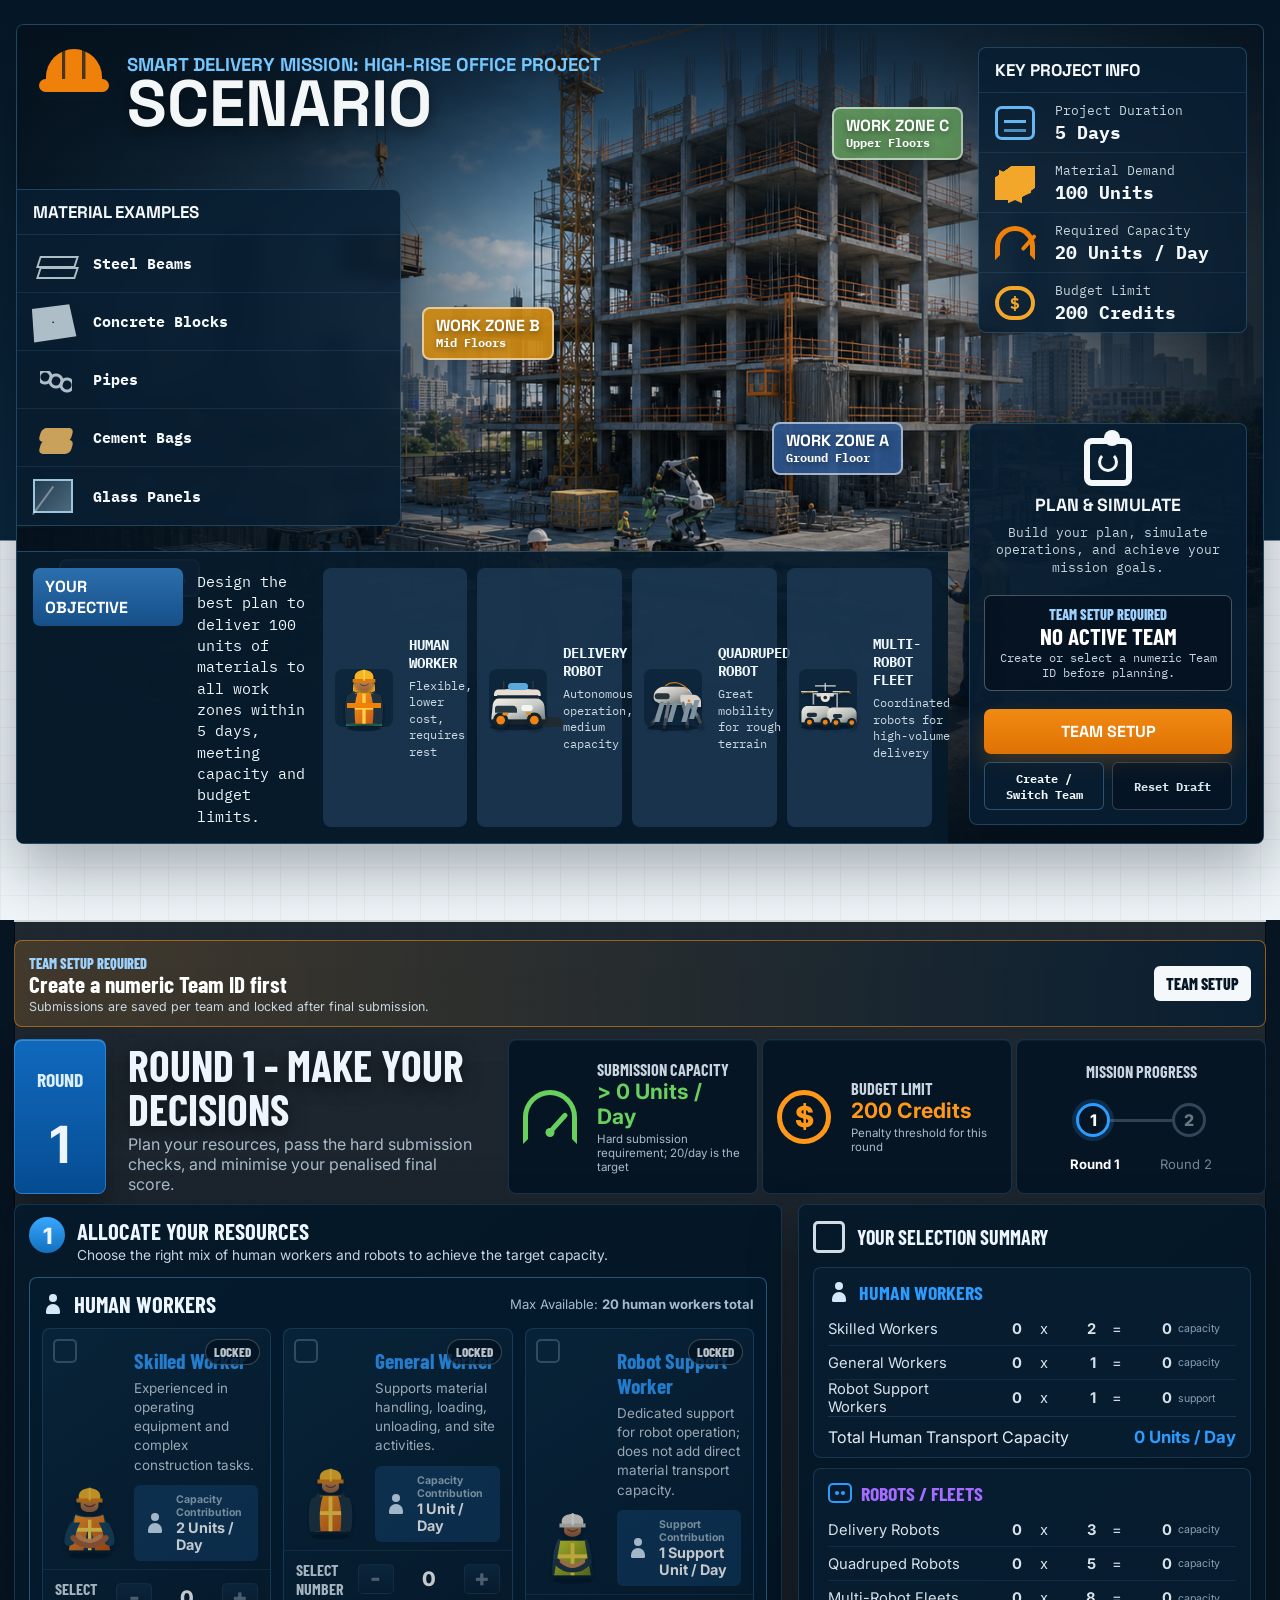
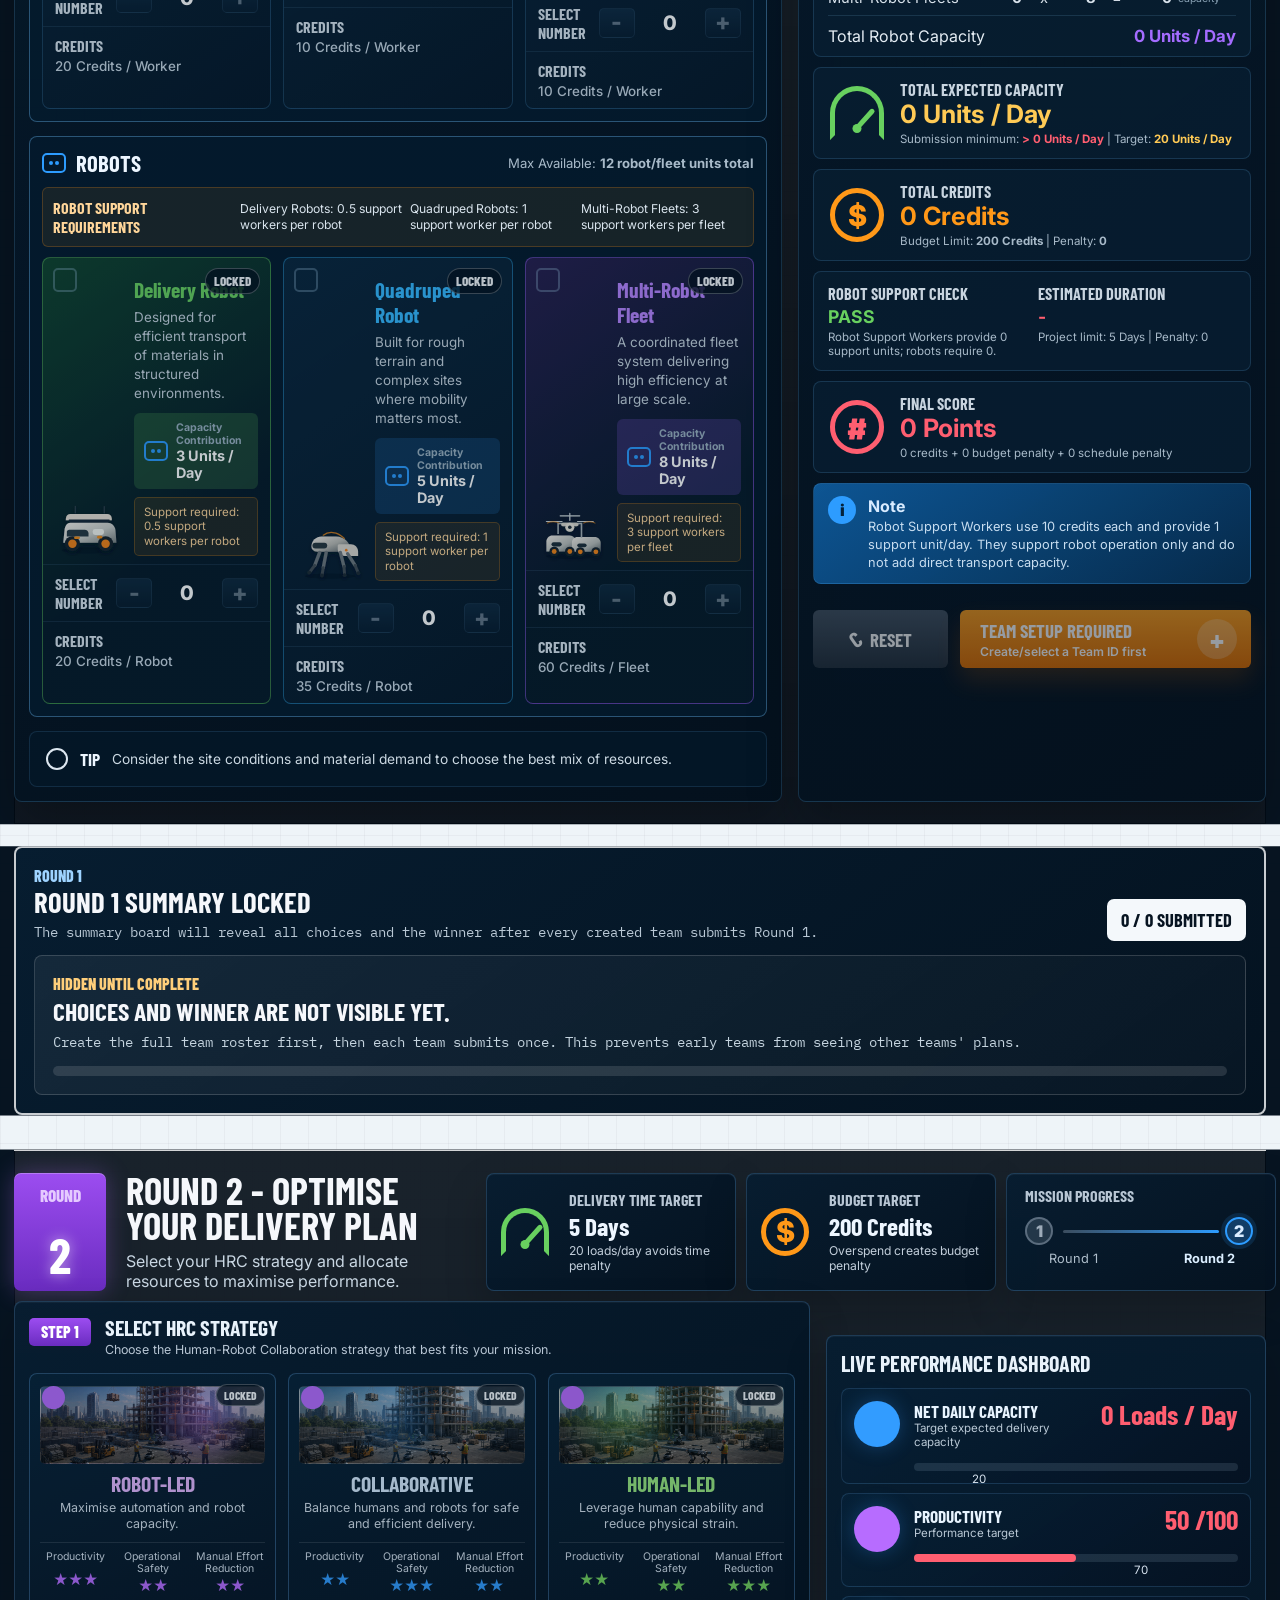
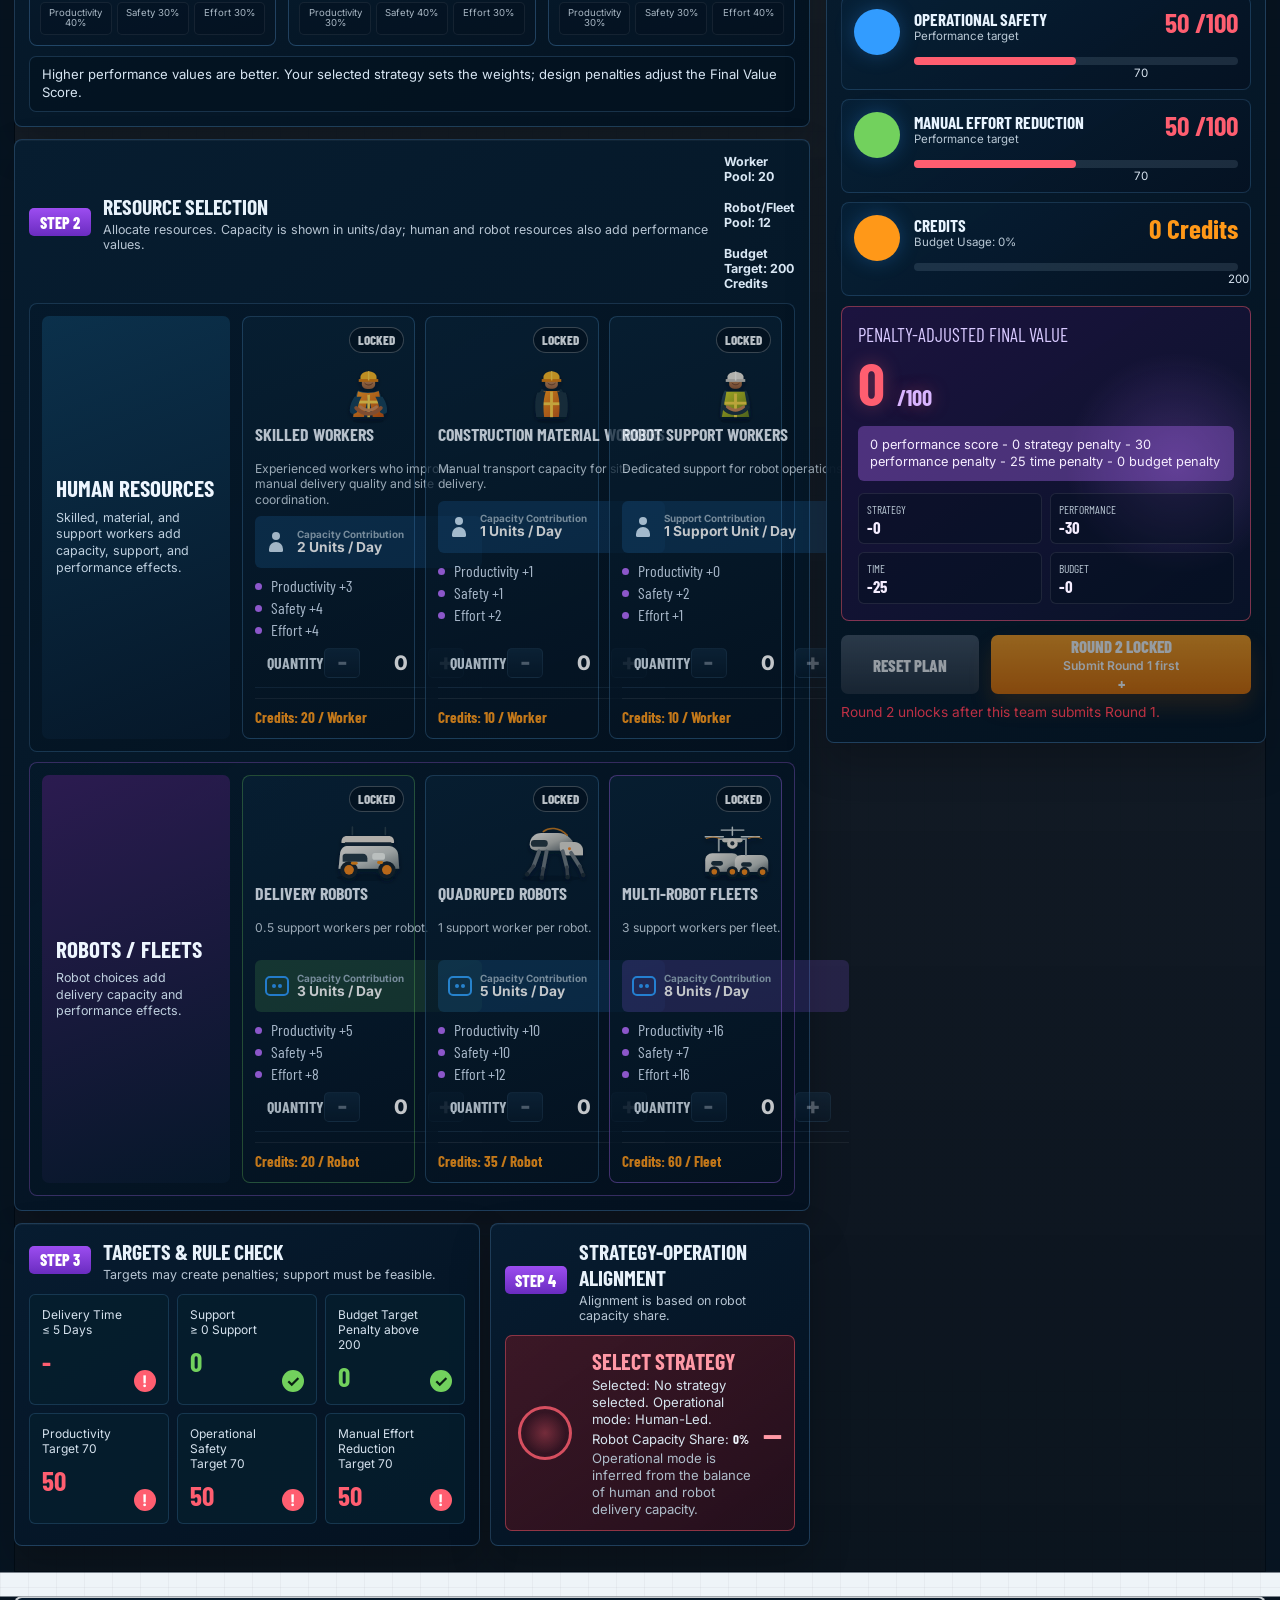
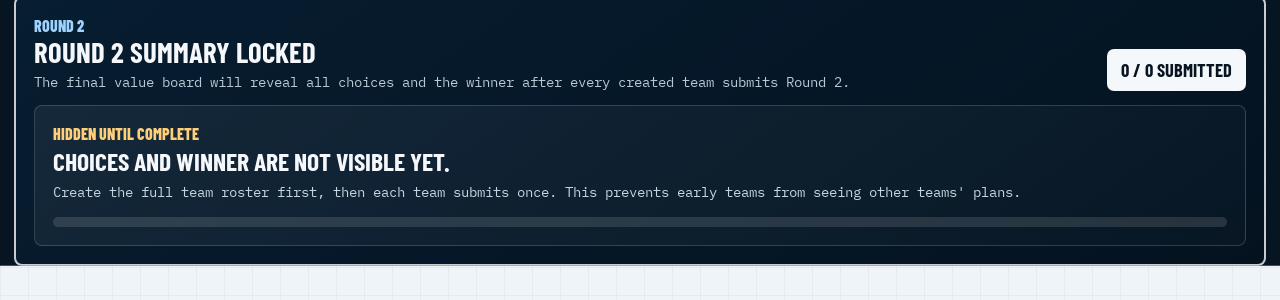
==== commit a52e689d: "round 2 tests" ====
--- a/index.html
+++ b/index.html
@@ -10,7 +10,7 @@
       href="https://fonts.googleapis.com/css2?family=Barlow+Condensed:wght@500;600;700&family=IBM+Plex+Mono:wght@400;500&family=Inter:wght@400;500;600;700&family=Space+Grotesk:wght@400;500;700&display=swap"
       rel="stylesheet"
     />
-    <link rel="stylesheet" href="./styles.css?v=11" />
+    <link rel="stylesheet" href="./styles.css?v=12" />
   </head>
   <body>
     <div class="app-shell">
@@ -351,6 +351,6 @@
 
     <script src="./database-config.js?v=2"></script>
     <script src="./database.js?v=2"></script>
-    <script src="./app.js?v=11"></script>
+    <script src="./app.js?v=13"></script>
   </body>
 </html>
--- a/styles.css
+++ b/styles.css
@@ -3566,7 +3566,7 @@
 .strategy-card {
   position: relative;
   display: flex;
-  min-height: 224px;
+  min-height: 242px;
   flex-direction: column;
   overflow: hidden;
   border: 1px solid rgba(95, 164, 224, 0.4);
@@ -3701,6 +3701,25 @@
   color: var(--r2-green);
 }
 
+.strategy-weights {
+  display: grid;
+  grid-template-columns: repeat(3, minmax(0, 1fr));
+  gap: 5px;
+  margin-top: 8px;
+}
+
+.strategy-weights span {
+  min-width: 0;
+  padding: 5px 4px;
+  border: 1px solid rgba(255, 255, 255, 0.09);
+  border-radius: 5px;
+  color: #dbe8f4;
+  background: rgba(3, 16, 29, 0.42);
+  font-size: 0.6rem;
+  line-height: 1.12;
+  text-align: center;
+}
+
 .strategy-note {
   margin-top: 10px;
   padding: 9px 12px;
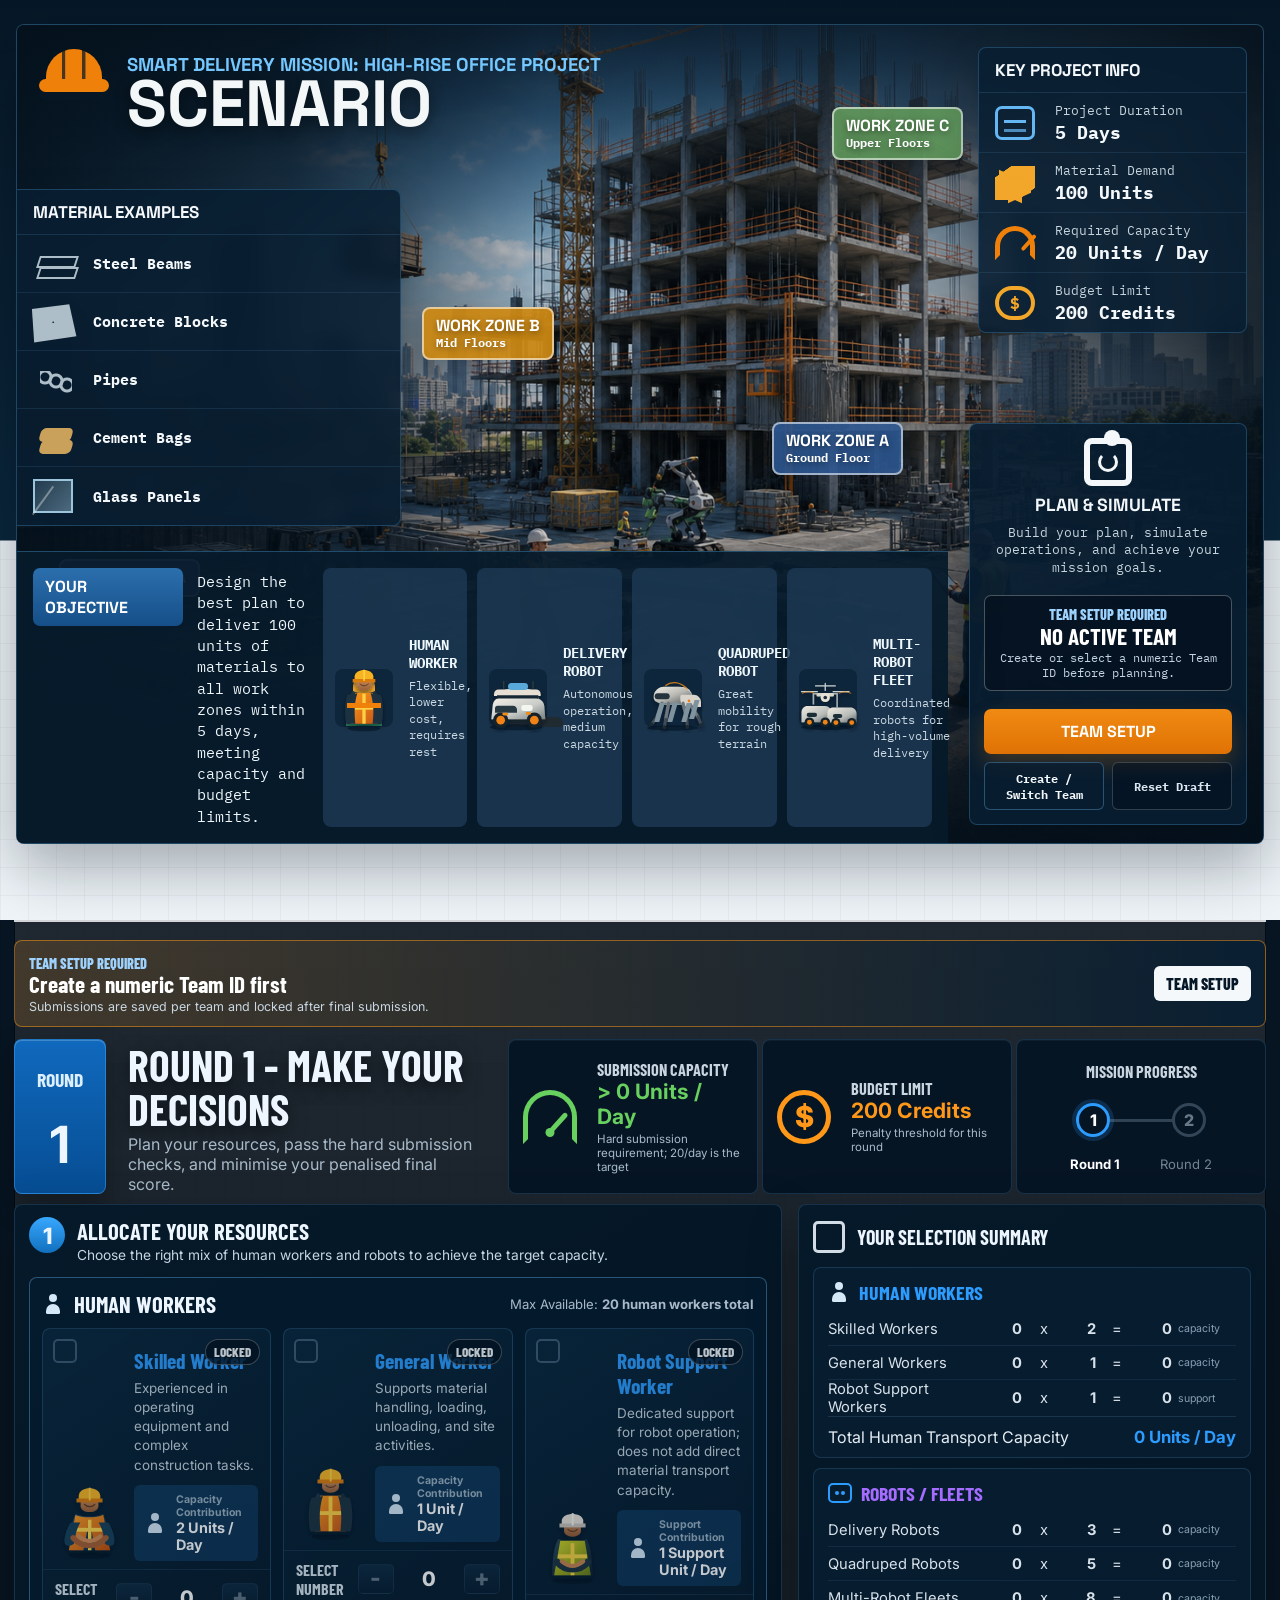
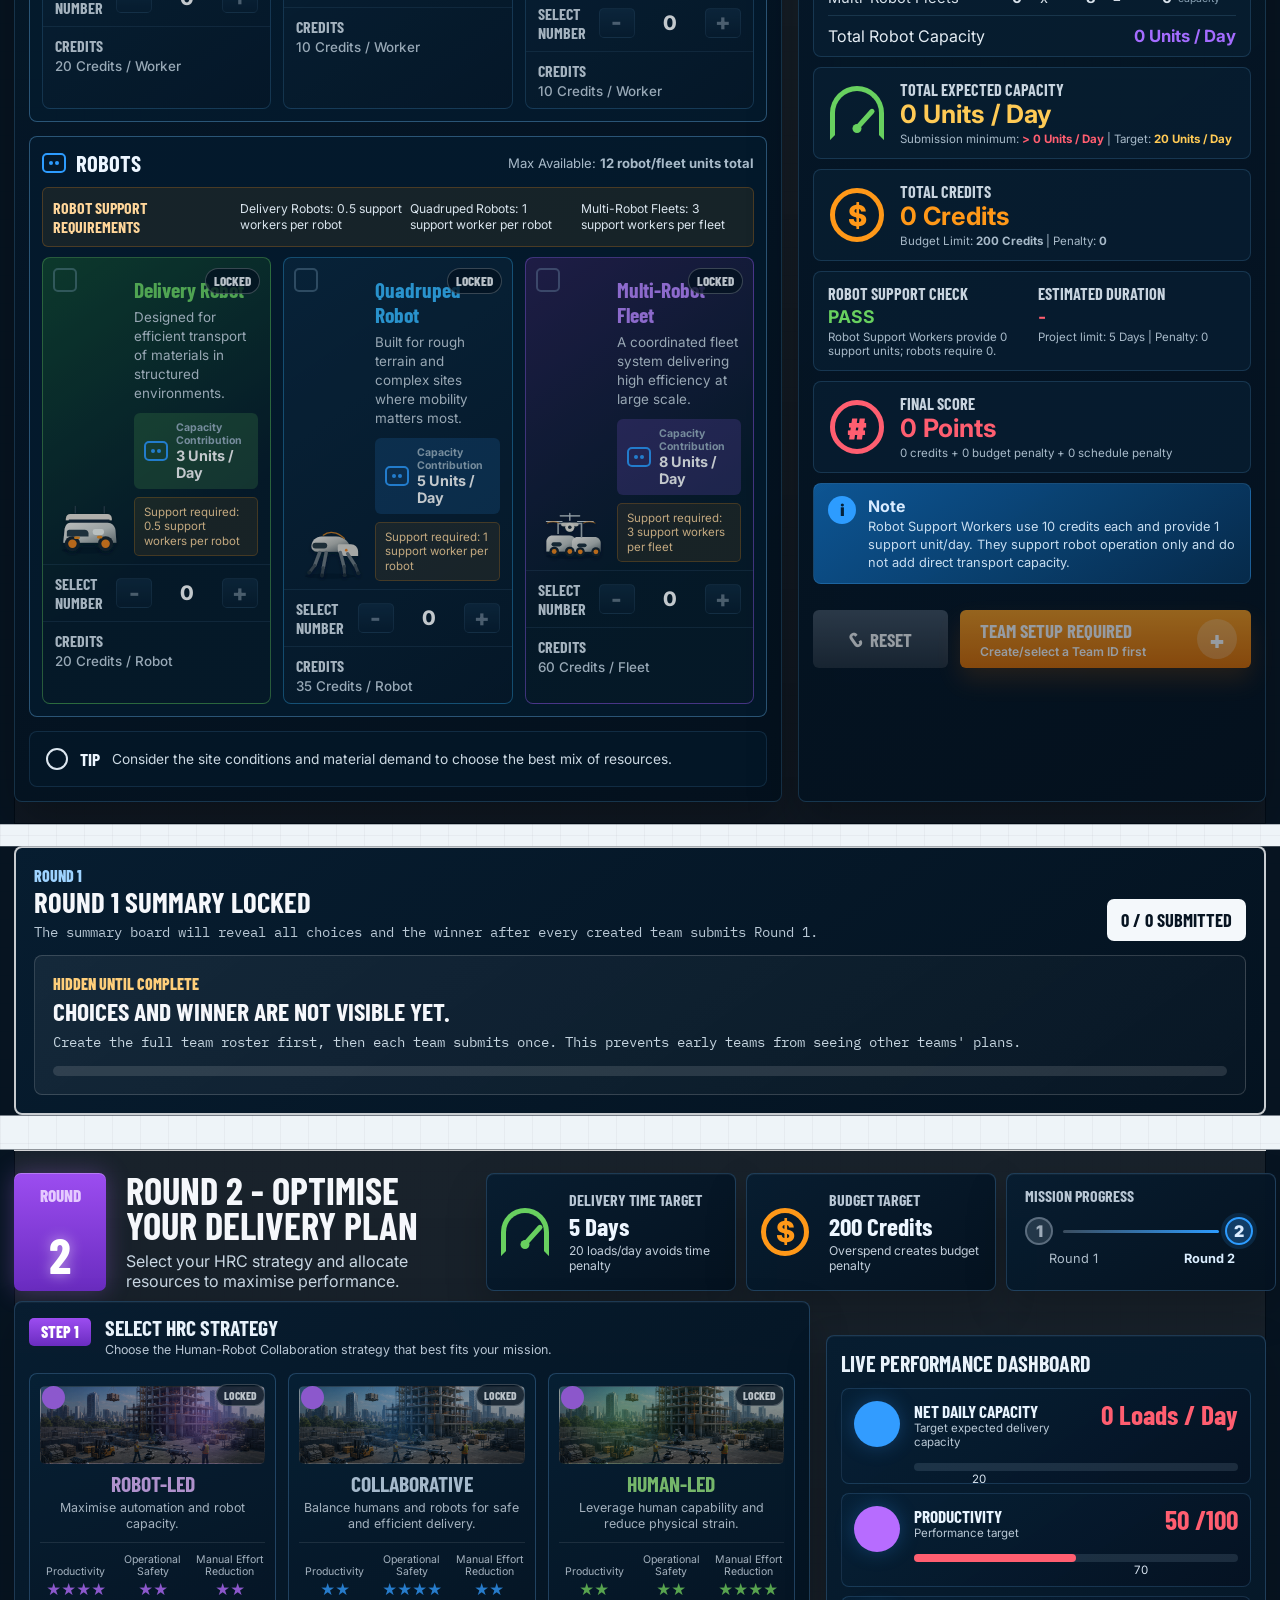
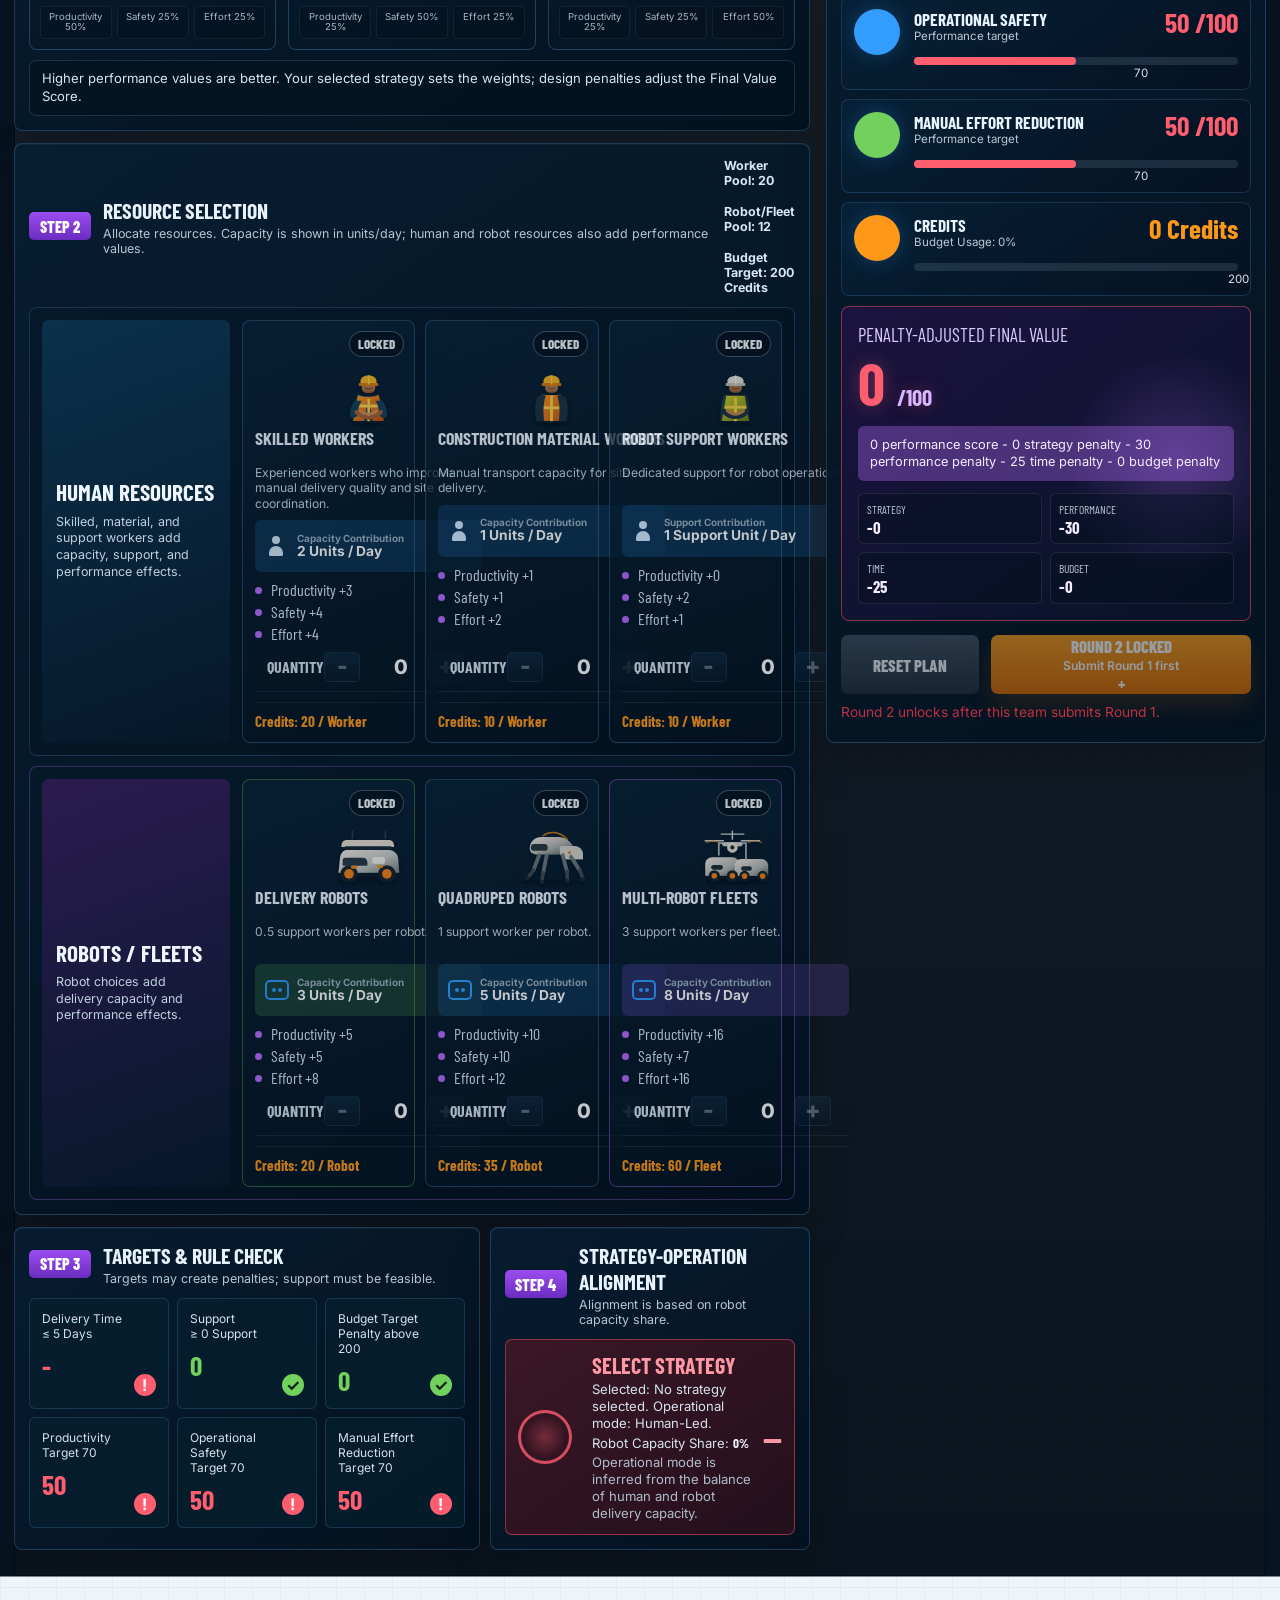
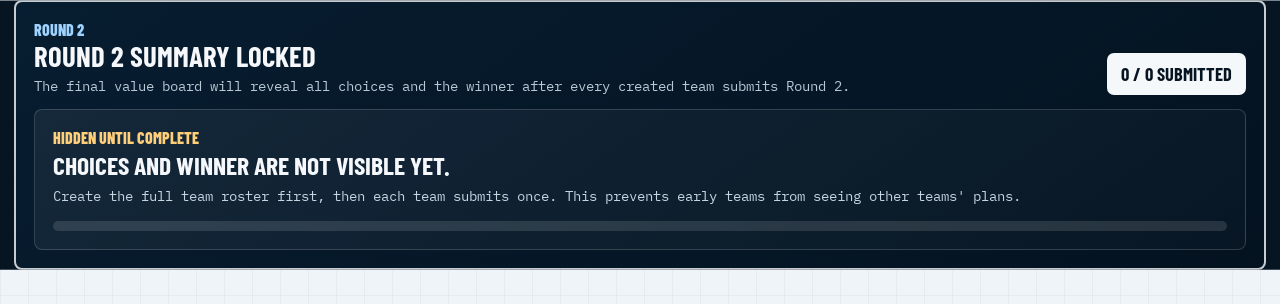
==== commit ea2ede9f: "round 2 step 1 show weight" ====
--- a/index.html
+++ b/index.html
@@ -10,7 +10,7 @@
       href="https://fonts.googleapis.com/css2?family=Barlow+Condensed:wght@500;600;700&family=IBM+Plex+Mono:wght@400;500&family=Inter:wght@400;500;600;700&family=Space+Grotesk:wght@400;500;700&display=swap"
       rel="stylesheet"
     />
-    <link rel="stylesheet" href="./styles.css?v=12" />
+    <link rel="stylesheet" href="./styles.css?v=13" />
   </head>
   <body>
     <div class="app-shell">
@@ -351,6 +351,6 @@
 
     <script src="./database-config.js?v=2"></script>
     <script src="./database.js?v=2"></script>
-    <script src="./app.js?v=13"></script>
+    <script src="./app.js?v=15"></script>
   </body>
 </html>
--- a/styles.css
+++ b/styles.css
@@ -3675,19 +3675,25 @@
 
 .strategy-scores span {
   display: grid;
-  gap: 4px;
+  grid-template-rows: 28px 16px;
+  gap: 3px;
+  align-items: end;
   justify-items: center;
   min-width: 0;
   text-align: center;
 }
 
 .strategy-scores small {
+  display: flex;
+  align-items: end;
+  justify-content: center;
   color: #d6e2ee;
   font-size: 0.66rem;
   line-height: 1.15;
 }
 
 .strategy-scores b {
+  display: block;
   color: var(--r2-purple);
   font-size: 0.92rem;
   line-height: 1;
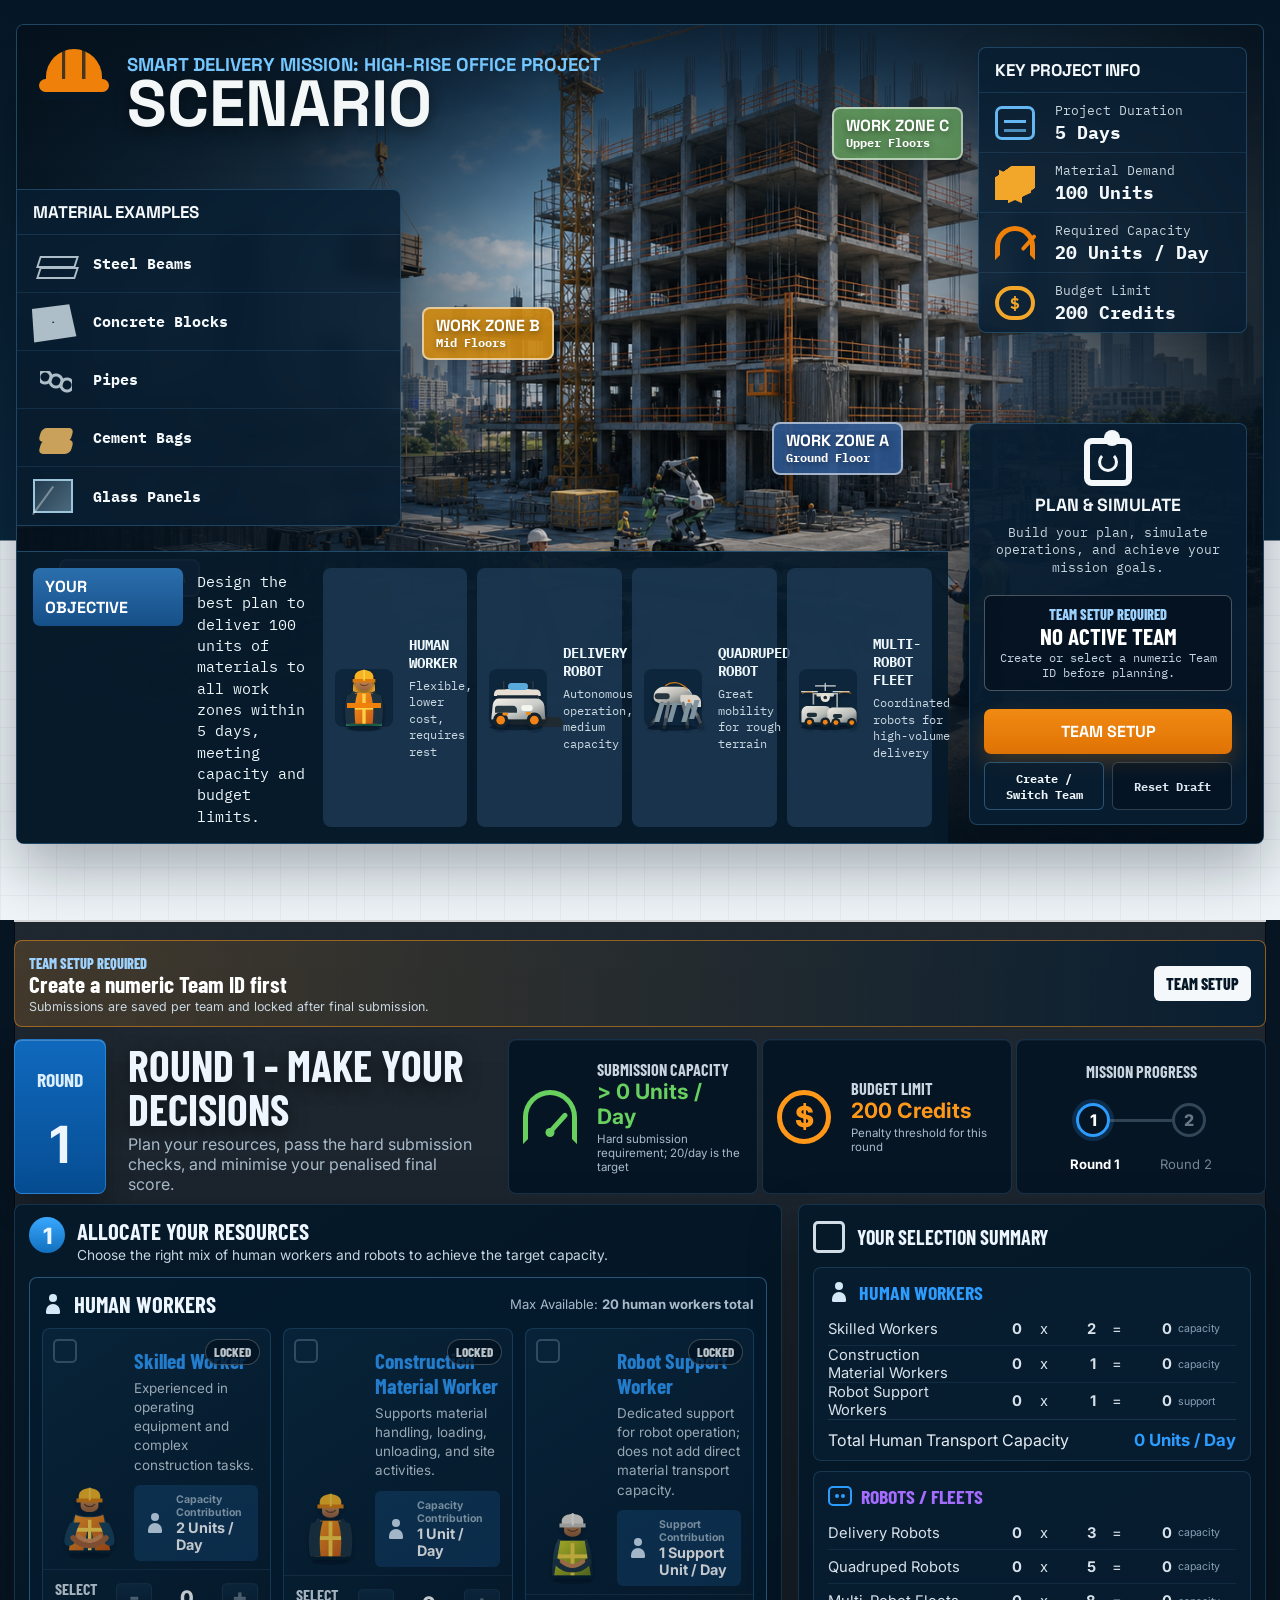
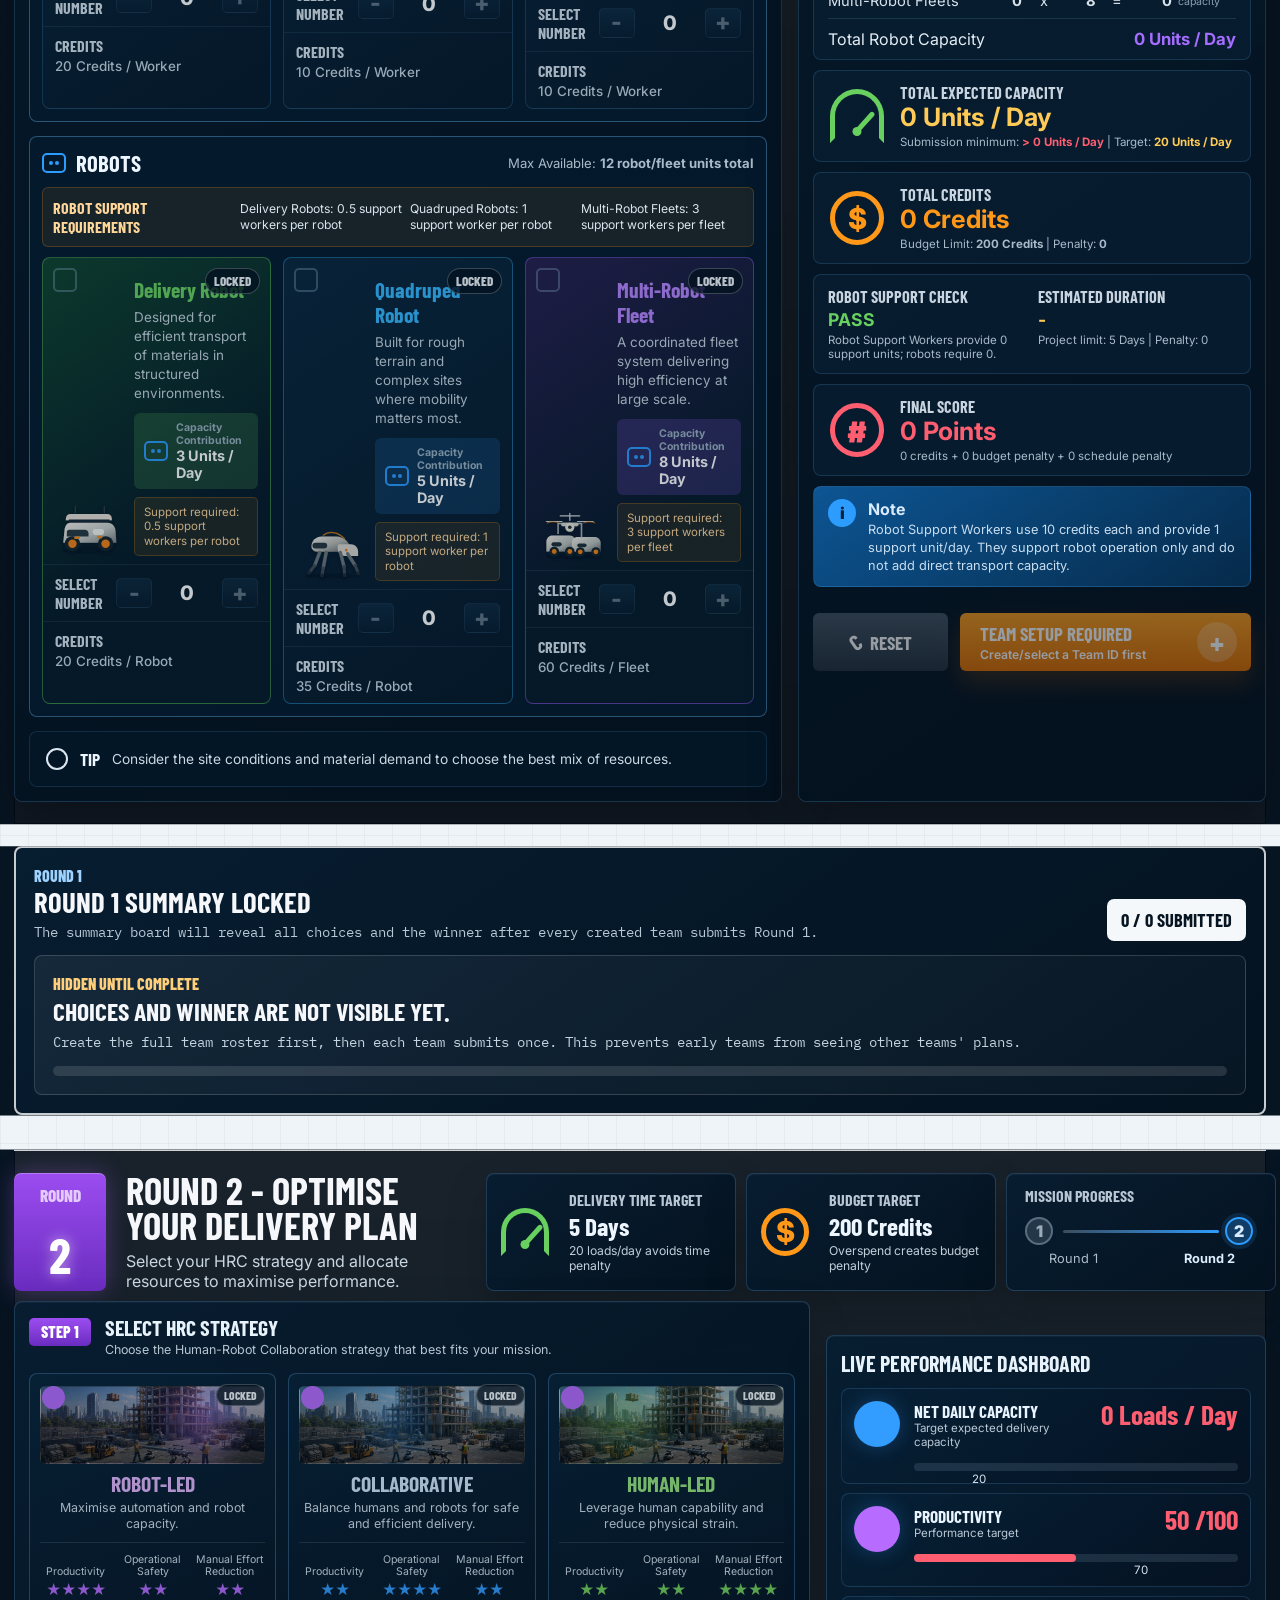
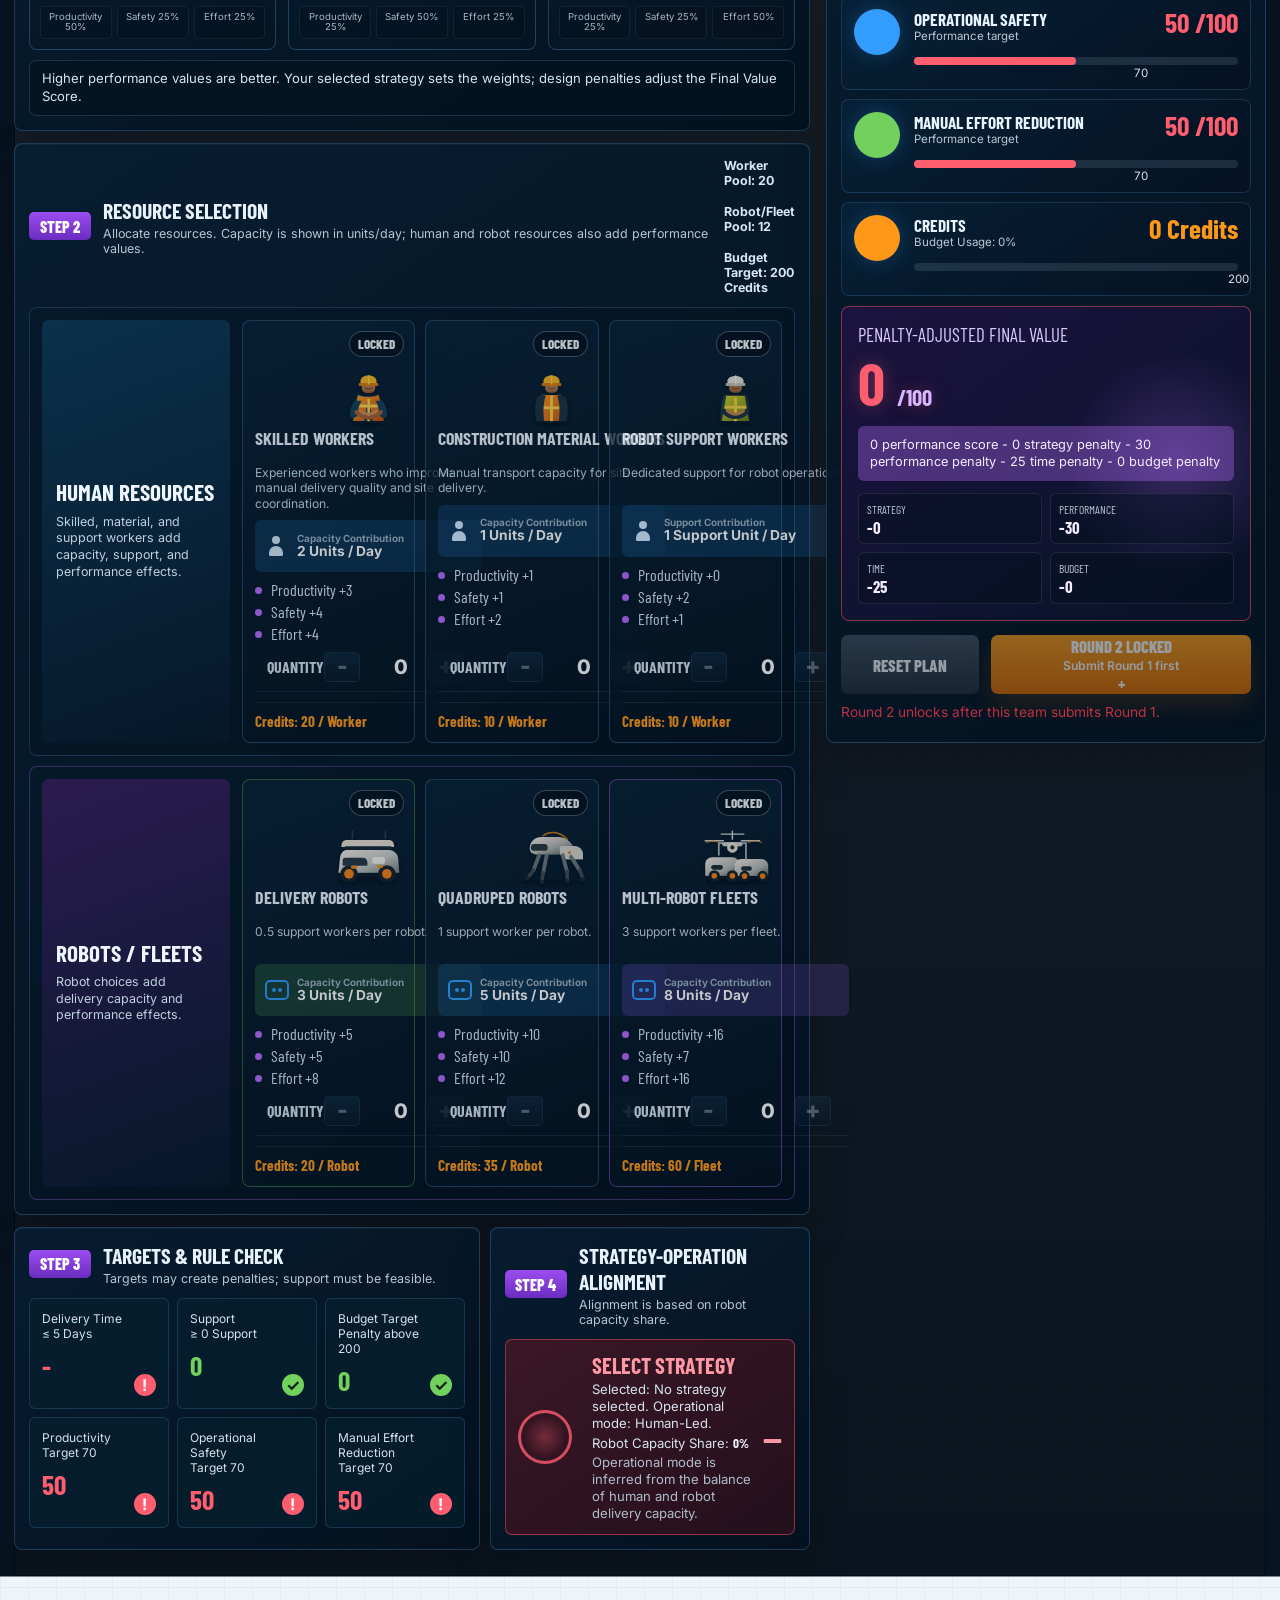
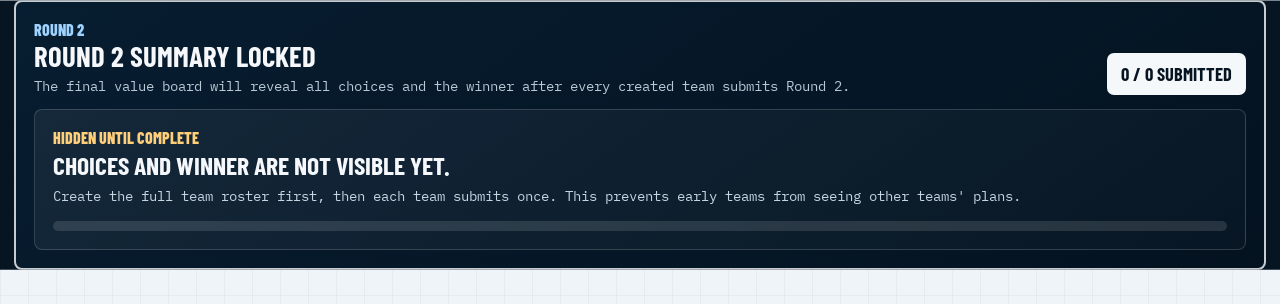
==== commit b54e5d76: "round 1 winner tier" ====
--- a/index.html
+++ b/index.html
@@ -10,7 +10,7 @@
       href="https://fonts.googleapis.com/css2?family=Barlow+Condensed:wght@500;600;700&family=IBM+Plex+Mono:wght@400;500&family=Inter:wght@400;500;600;700&family=Space+Grotesk:wght@400;500;700&display=swap"
       rel="stylesheet"
     />
-    <link rel="stylesheet" href="./styles.css?v=13" />
+    <link rel="stylesheet" href="./styles.css?v=14" />
   </head>
   <body>
     <div class="app-shell">
@@ -351,6 +351,6 @@
 
     <script src="./database-config.js?v=2"></script>
     <script src="./database.js?v=2"></script>
-    <script src="./app.js?v=15"></script>
+    <script src="./app.js?v=16"></script>
   </body>
 </html>
--- a/styles.css
+++ b/styles.css
@@ -2705,6 +2705,10 @@
   color: var(--orange);
 }
 
+.total-cost.warning strong {
+  color: #ffca55;
+}
+
 .total-cost.fail strong {
   color: var(--danger);
 }
@@ -2748,6 +2752,10 @@
 
 .support-card .duration-check.pass strong {
   color: var(--green);
+}
+
+.support-card .duration-check.warning strong {
+  color: #ffca55;
 }
 
 .support-card .duration-check.fail strong {
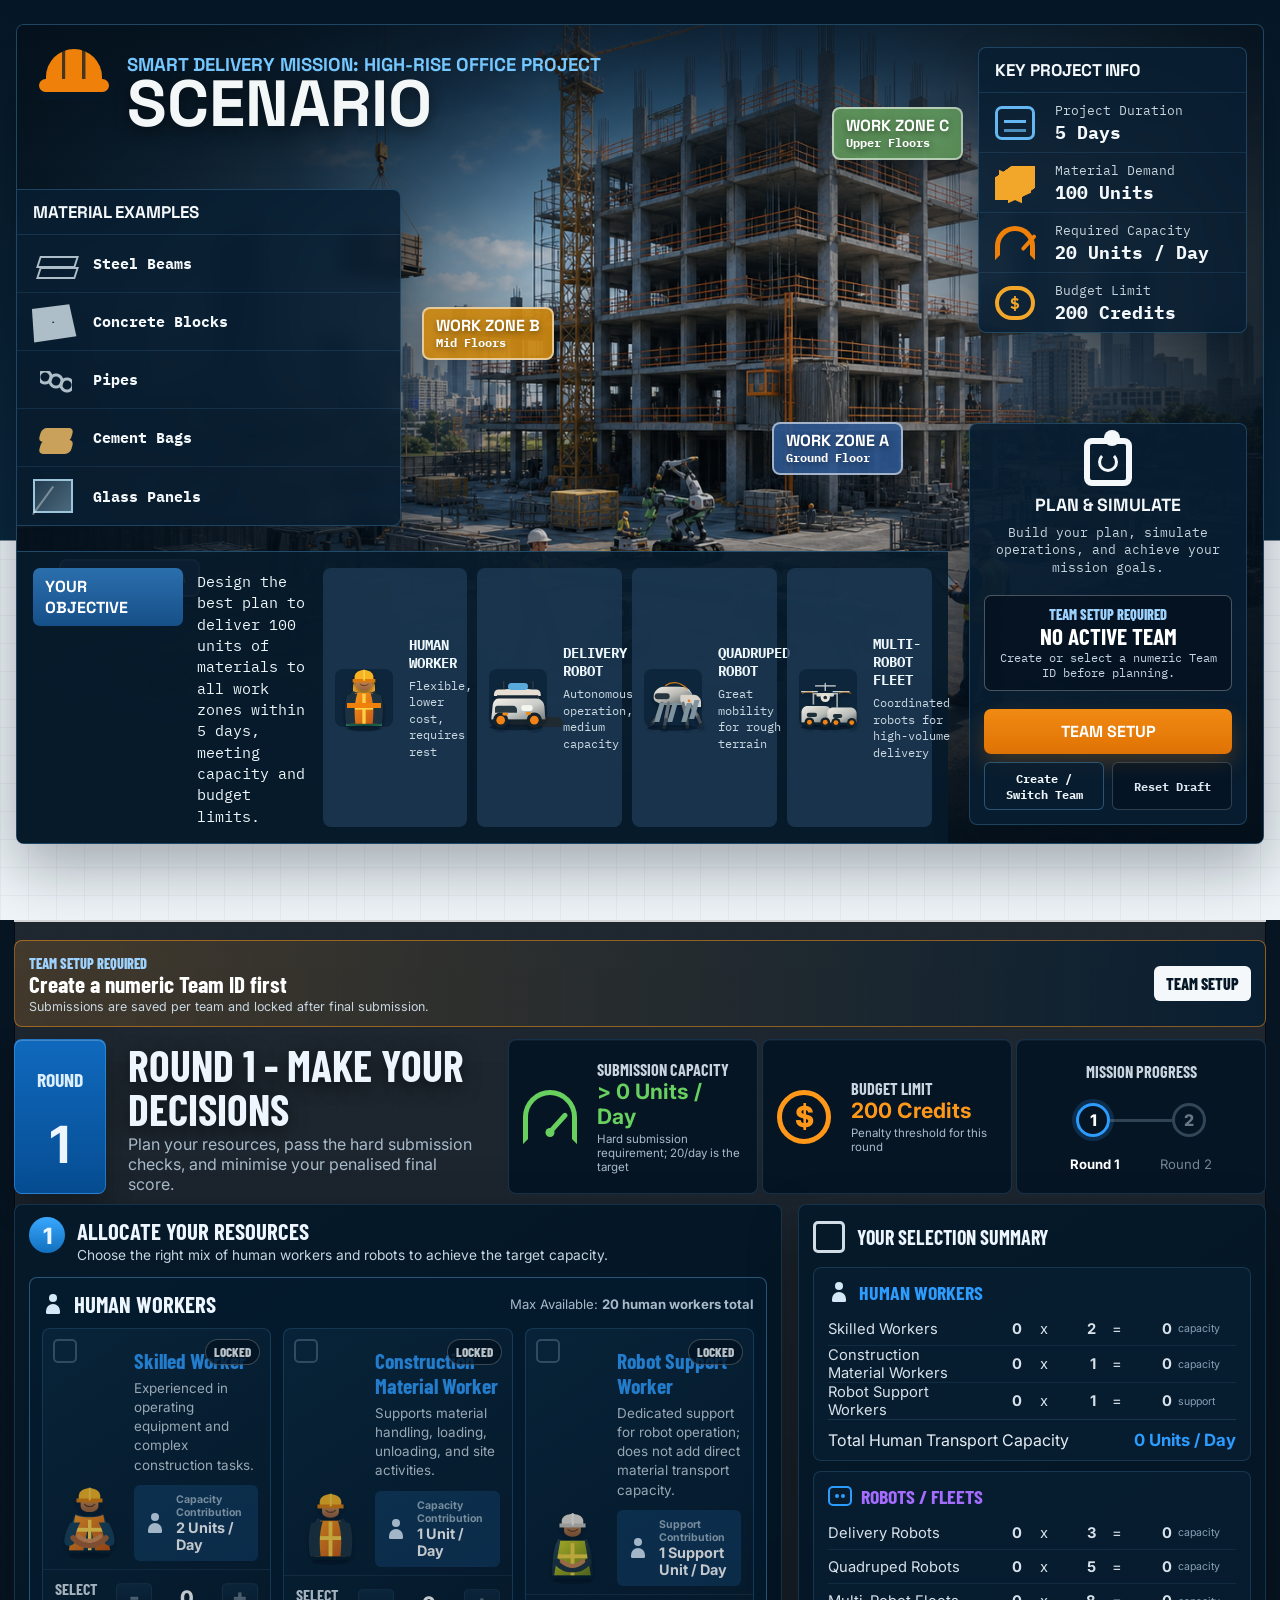
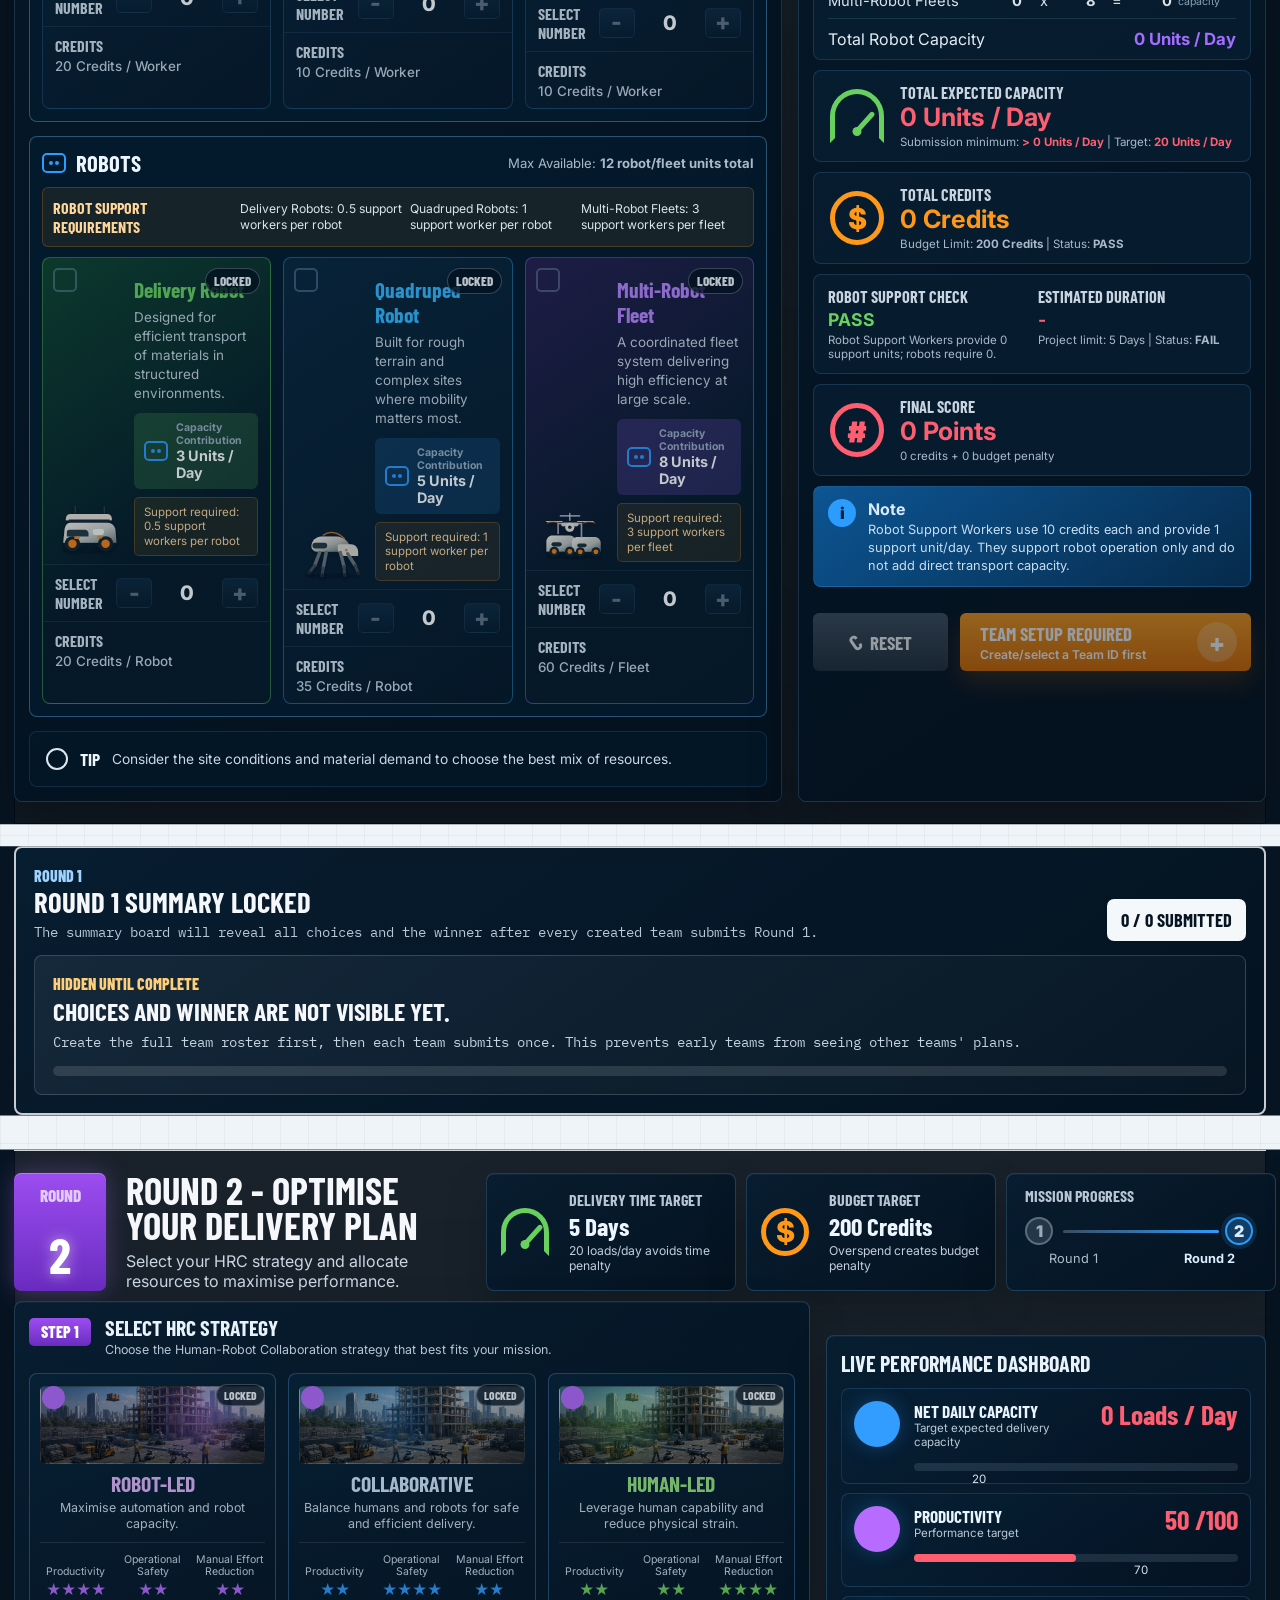
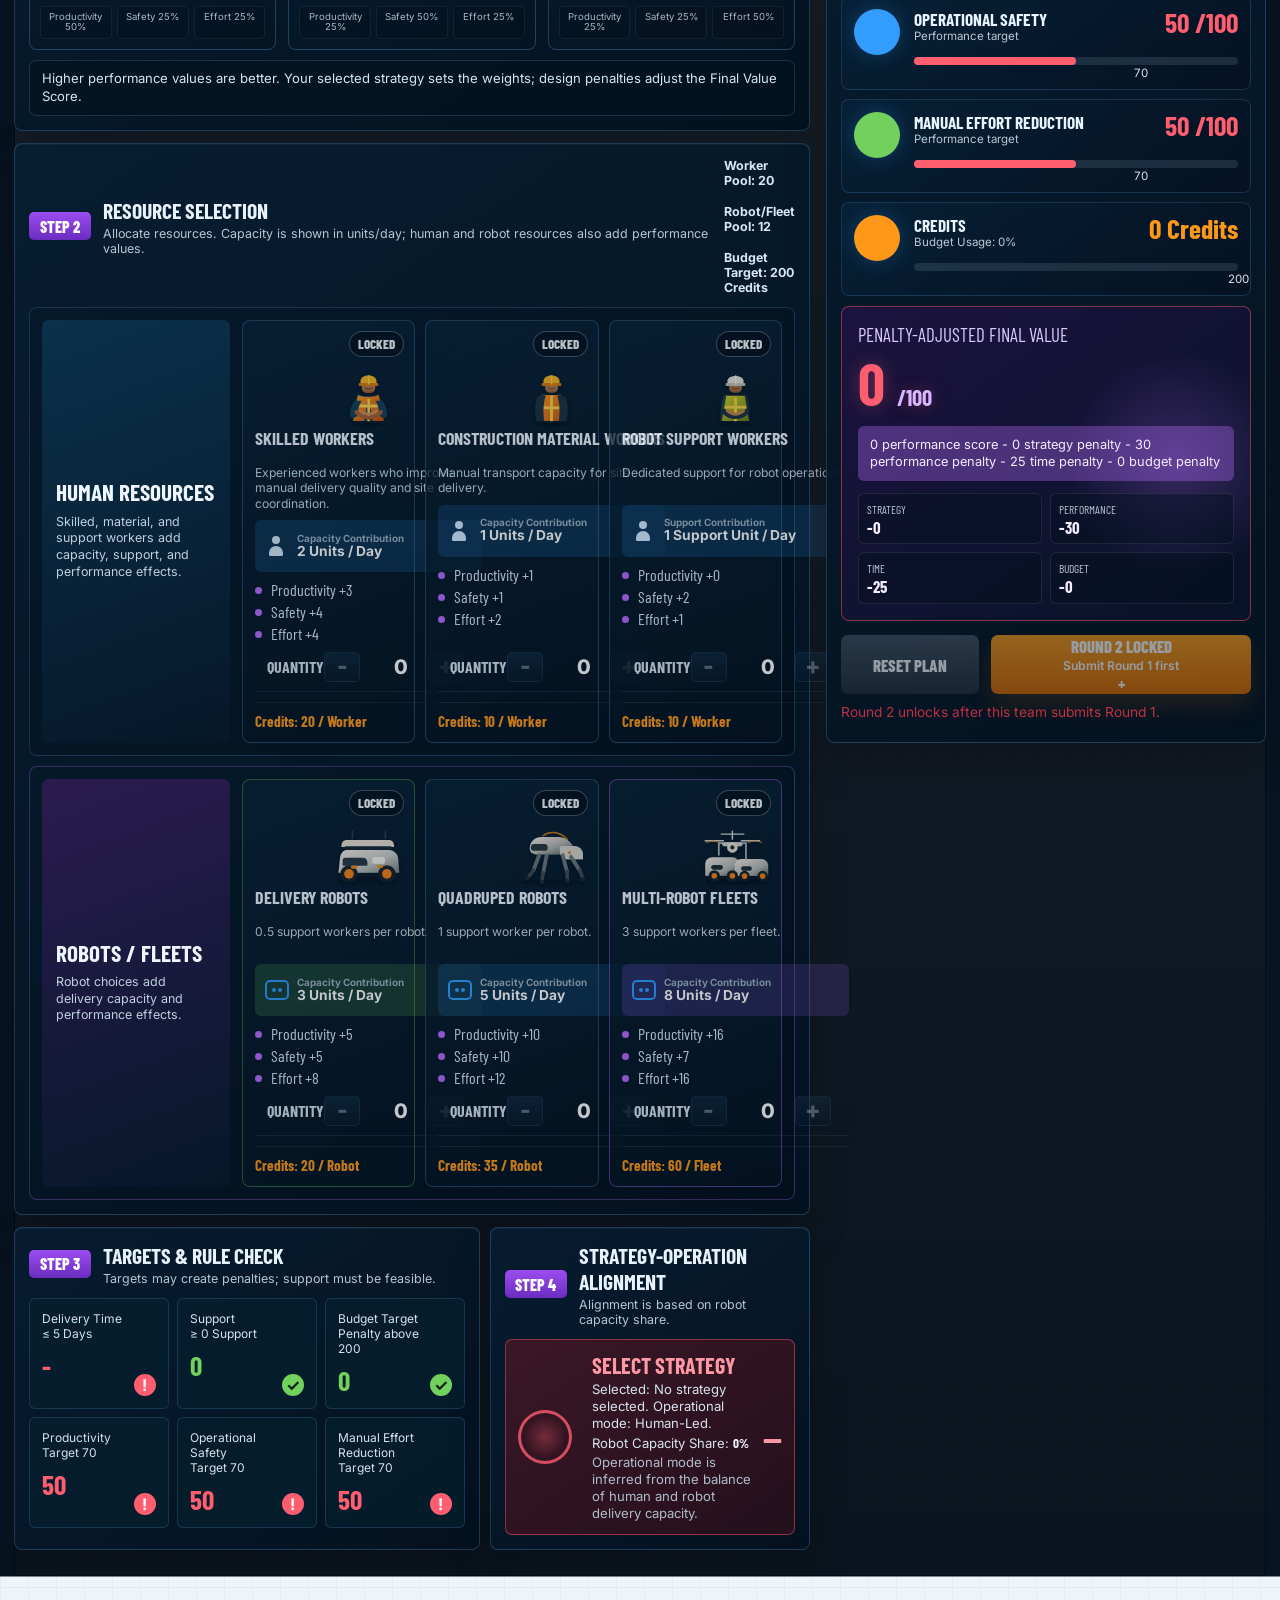
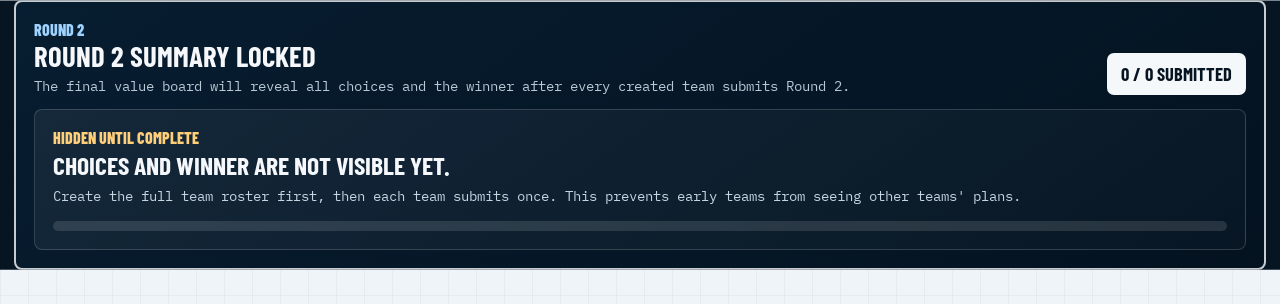
==== commit 0ca89063: "round 1 only credit penalty" ====
--- a/index.html
+++ b/index.html
@@ -10,7 +10,7 @@
       href="https://fonts.googleapis.com/css2?family=Barlow+Condensed:wght@500;600;700&family=IBM+Plex+Mono:wght@400;500&family=Inter:wght@400;500;600;700&family=Space+Grotesk:wght@400;500;700&display=swap"
       rel="stylesheet"
     />
-    <link rel="stylesheet" href="./styles.css?v=14" />
+    <link rel="stylesheet" href="./styles.css?v=15" />
   </head>
   <body>
     <div class="app-shell">
@@ -351,6 +351,6 @@
 
     <script src="./database-config.js?v=2"></script>
     <script src="./database.js?v=2"></script>
-    <script src="./app.js?v=16"></script>
+    <script src="./app.js?v=19"></script>
   </body>
 </html>
--- a/styles.css
+++ b/styles.css
@@ -2692,9 +2692,9 @@
   color: var(--green);
 }
 
-.total-capacity.warning strong,
-.total-capacity.warning .capacity-target-value {
-  color: #ffca55;
+.total-capacity.fail strong,
+.total-capacity.fail .capacity-target-value {
+  color: var(--danger);
 }
 
 .total-capacity .minimum-fail {
@@ -2703,10 +2703,6 @@
 
 .total-cost.pass strong {
   color: var(--orange);
-}
-
-.total-cost.warning strong {
-  color: #ffca55;
 }
 
 .total-cost.fail strong {
@@ -2752,10 +2748,6 @@
 
 .support-card .duration-check.pass strong {
   color: var(--green);
-}
-
-.support-card .duration-check.warning strong {
-  color: #ffca55;
 }
 
 .support-card .duration-check.fail strong {
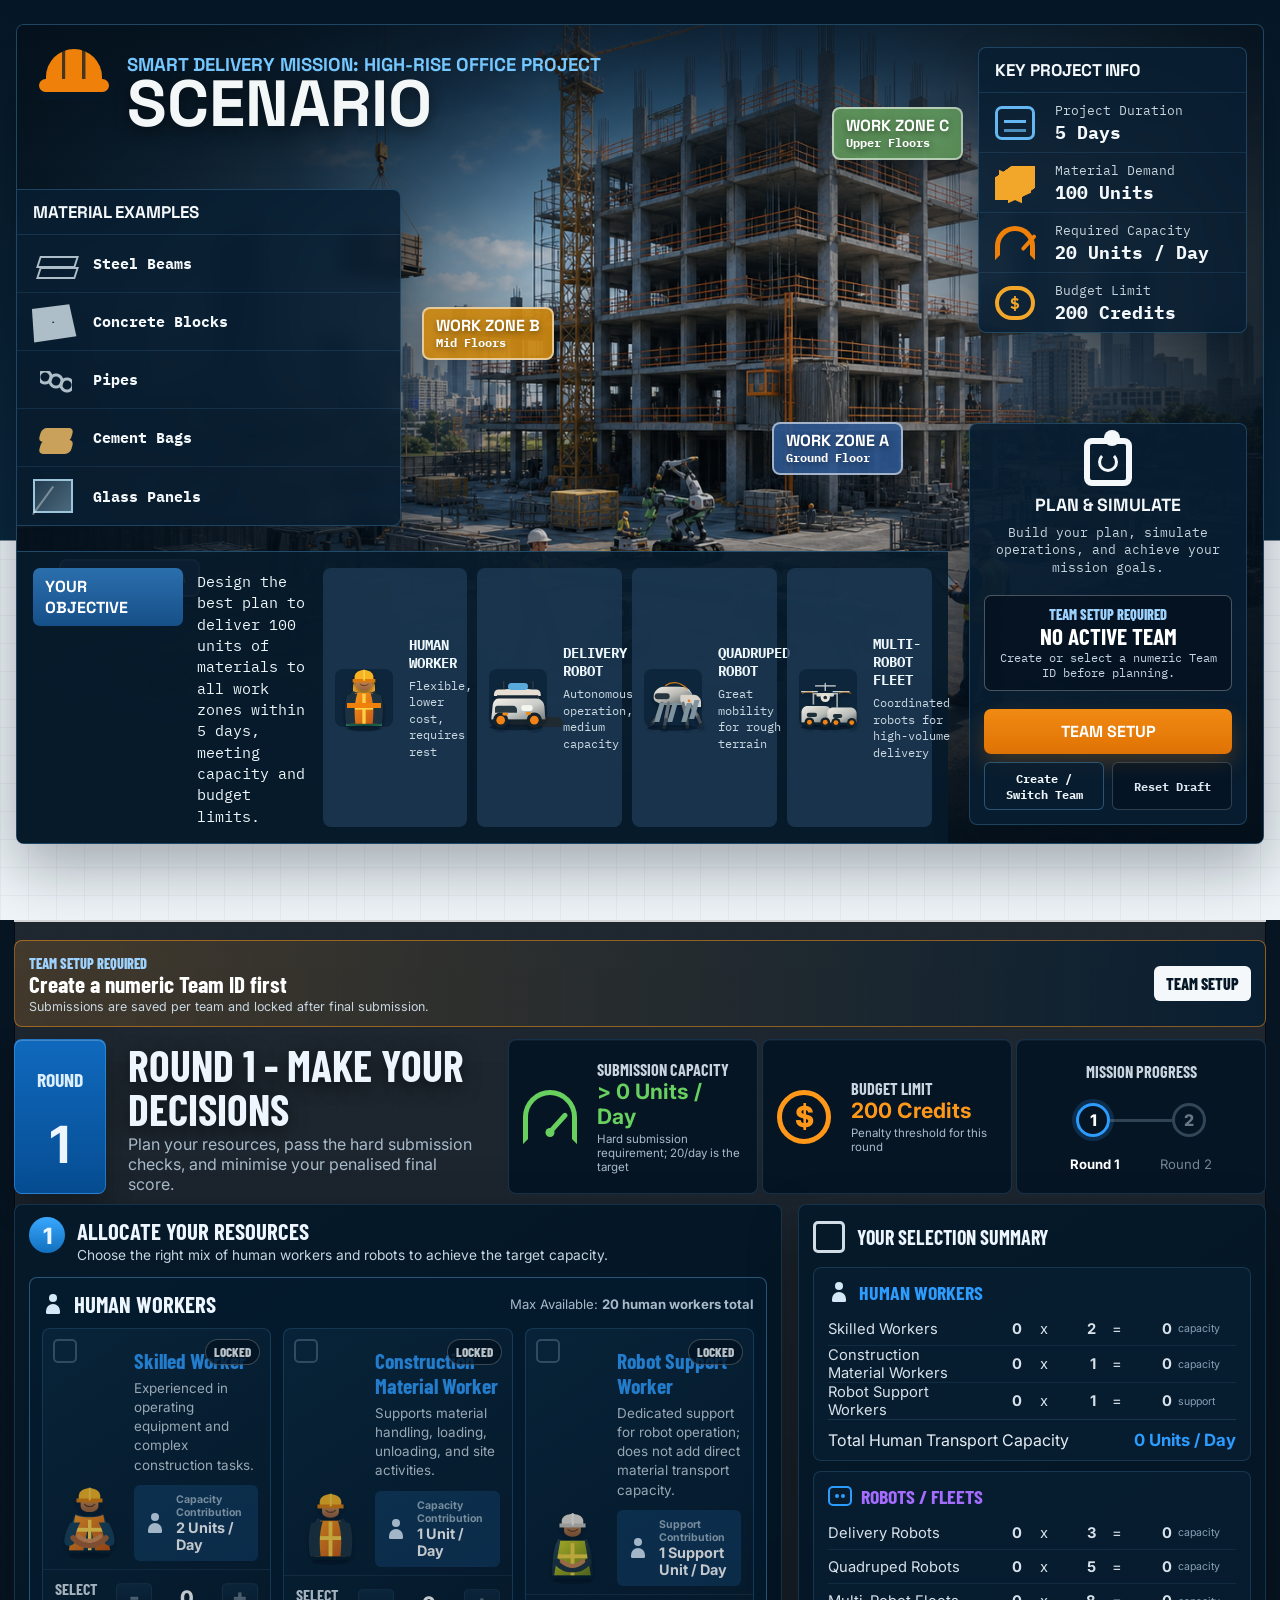
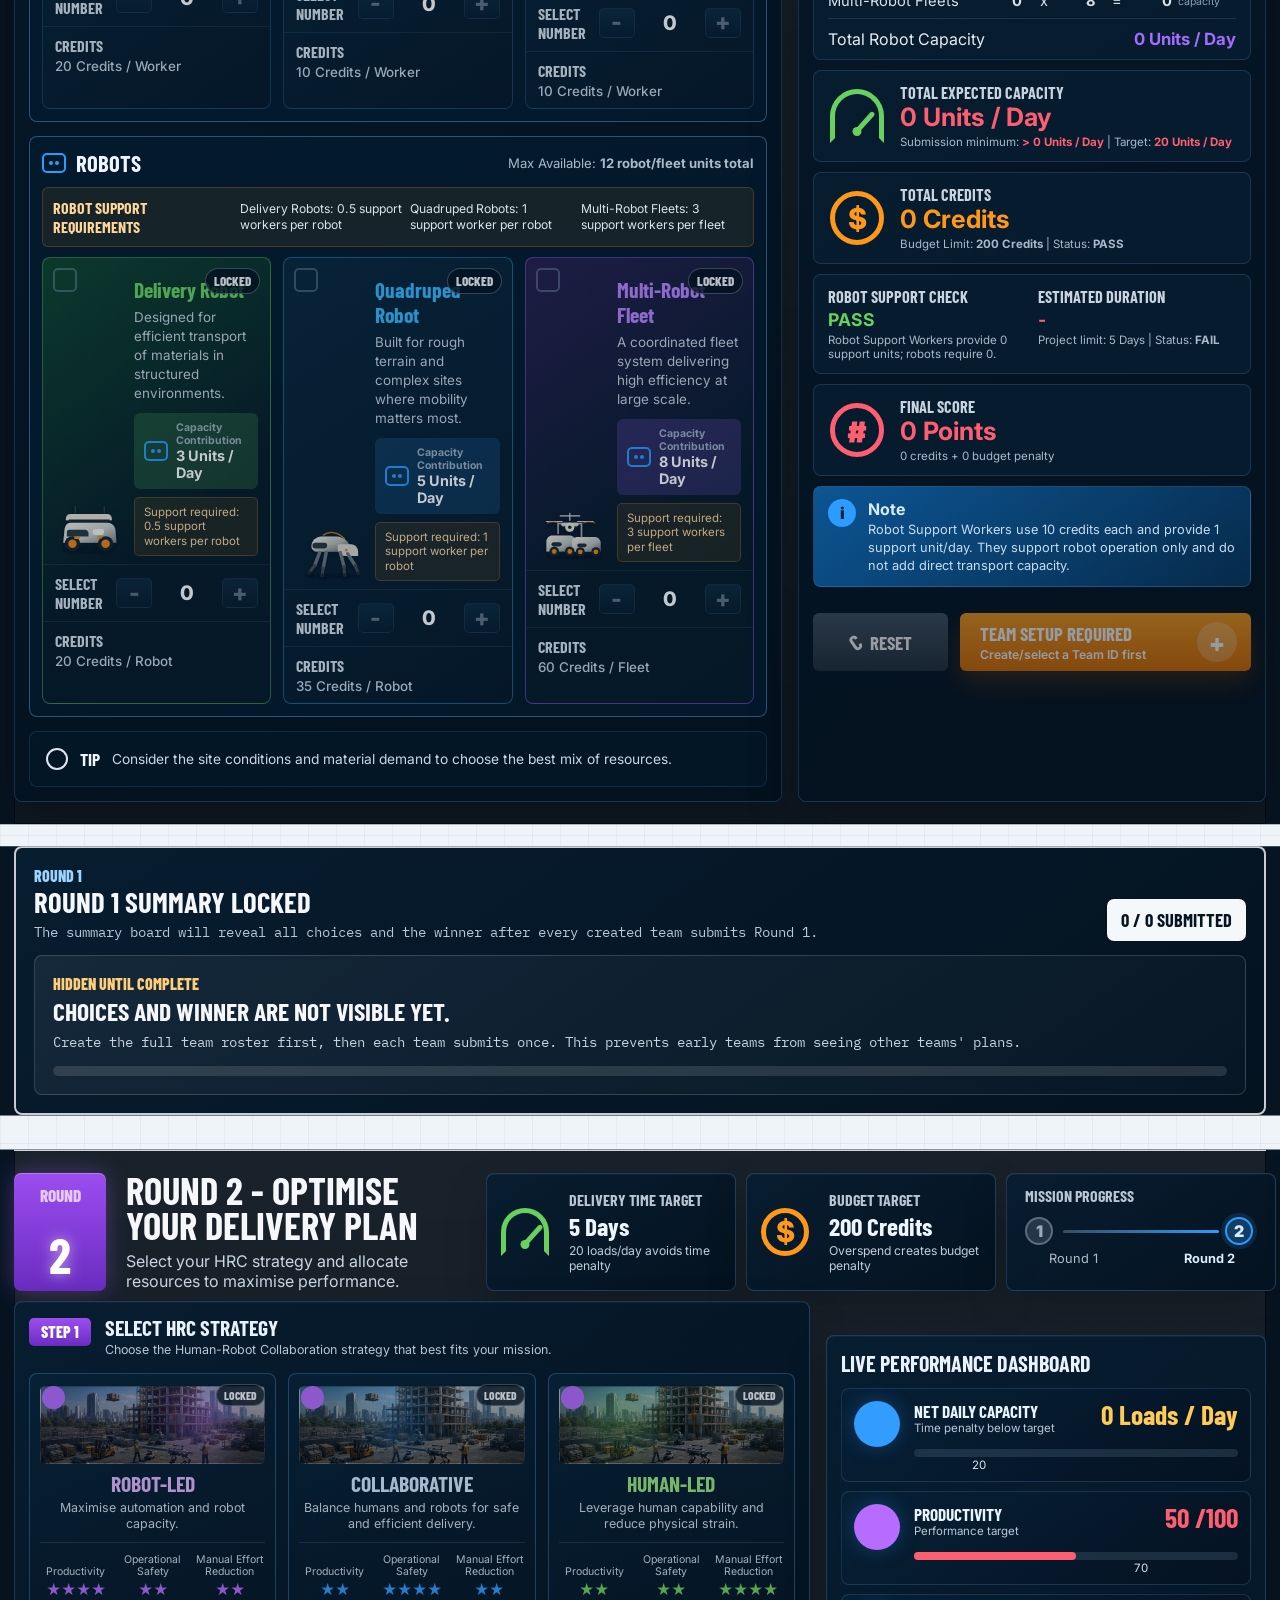
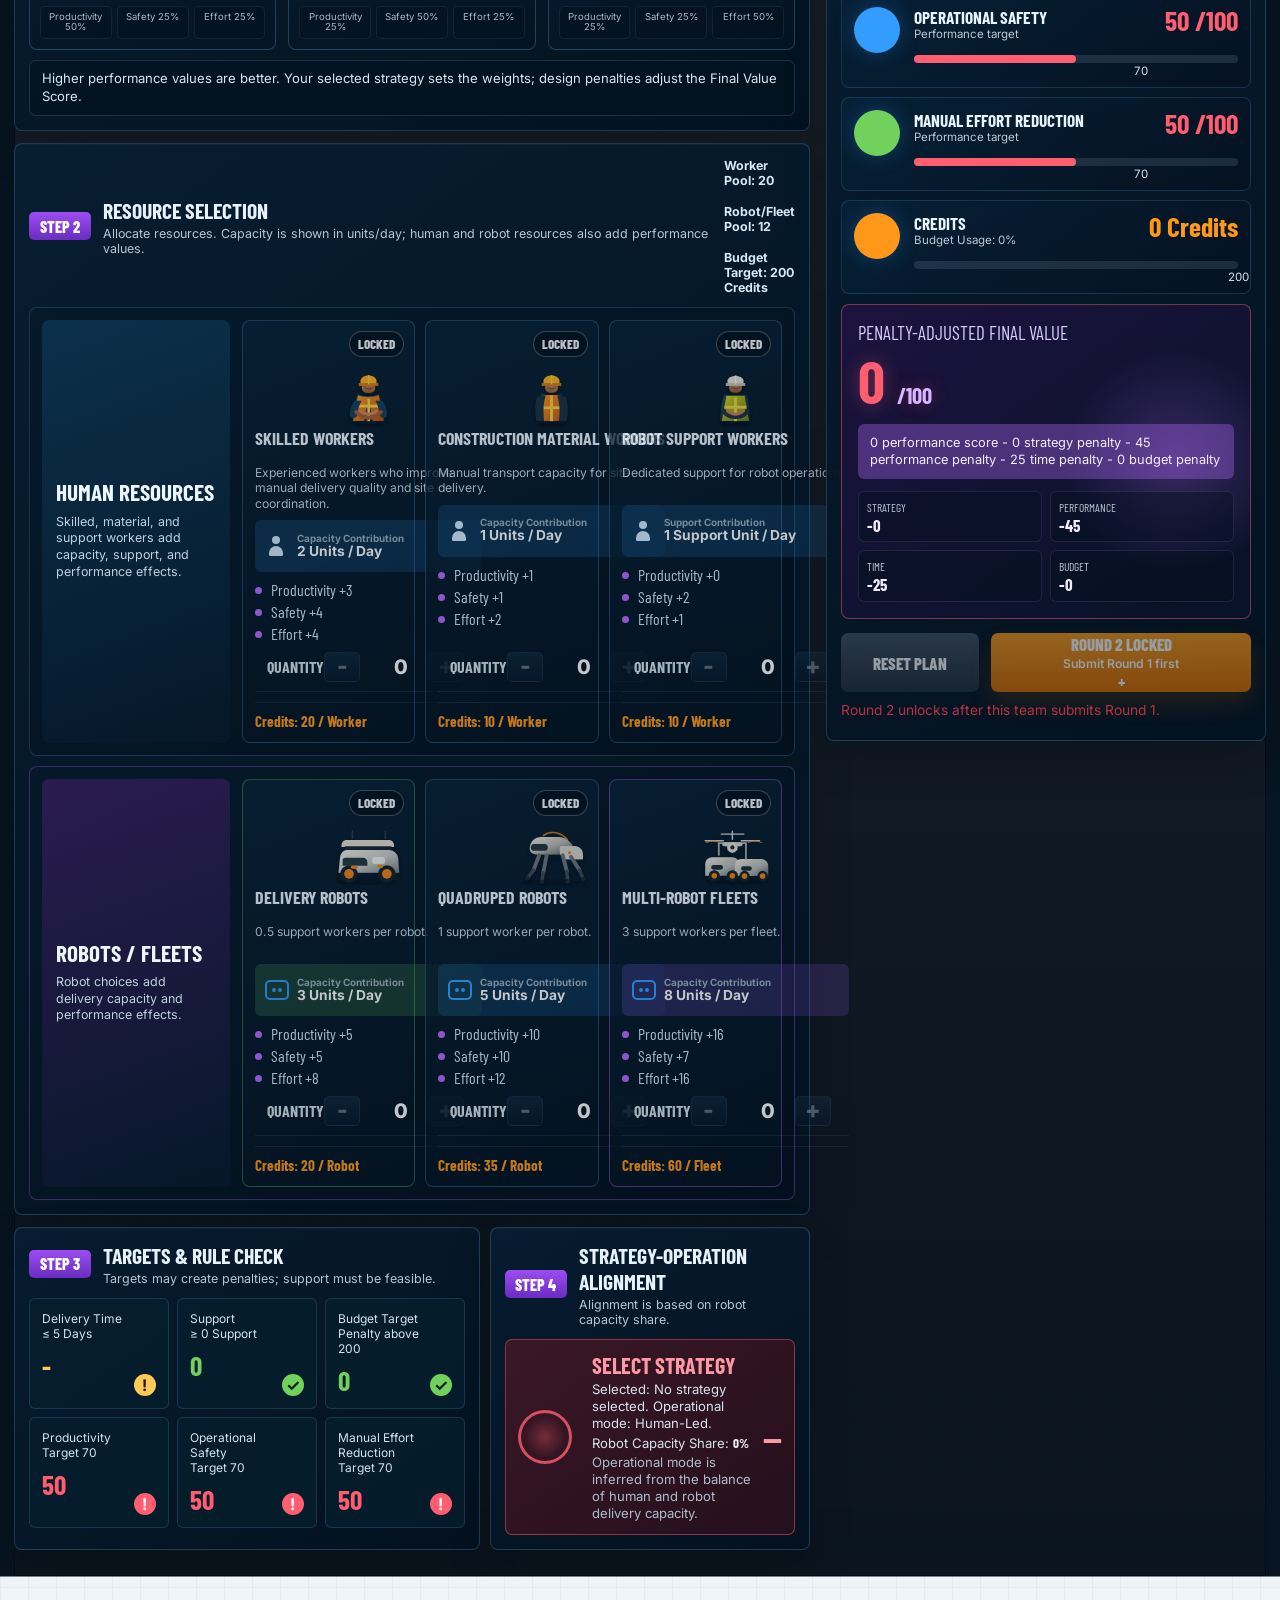
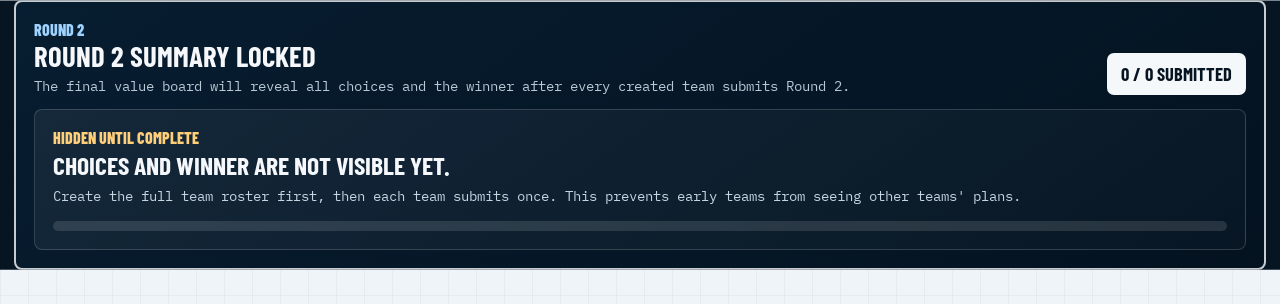
==== commit 35cbb342: "round 2 penalty rule" ====
--- a/index.html
+++ b/index.html
@@ -10,7 +10,7 @@
       href="https://fonts.googleapis.com/css2?family=Barlow+Condensed:wght@500;600;700&family=IBM+Plex+Mono:wght@400;500&family=Inter:wght@400;500;600;700&family=Space+Grotesk:wght@400;500;700&display=swap"
       rel="stylesheet"
     />
-    <link rel="stylesheet" href="./styles.css?v=15" />
+    <link rel="stylesheet" href="./styles.css?v=16" />
   </head>
   <body>
     <div class="app-shell">
@@ -351,6 +351,6 @@
 
     <script src="./database-config.js?v=2"></script>
     <script src="./database.js?v=2"></script>
-    <script src="./app.js?v=19"></script>
+    <script src="./app.js?v=22"></script>
   </body>
 </html>
--- a/styles.css
+++ b/styles.css
@@ -3946,6 +3946,10 @@
   color: var(--r2-danger);
 }
 
+.constraint-card.warning strong {
+  color: #ffca55;
+}
+
 .constraint-card b {
   position: absolute;
   right: 12px;
@@ -3962,6 +3966,11 @@
 .constraint-card.fail b {
   background: var(--r2-danger);
   color: white;
+}
+
+.constraint-card.warning b {
+  background: #ffca55;
+  color: #2a1800;
 }
 
 .alignment-card {
@@ -4135,6 +4144,10 @@
   color: var(--r2-danger);
 }
 
+.dashboard-metric.warning .dashboard-metric-heading b {
+  color: #ffca55;
+}
+
 .dashboard-bar {
   position: relative;
   height: 8px;
@@ -4165,6 +4178,10 @@
 
 .dashboard-metric.fail .dashboard-bar span {
   background: var(--r2-danger);
+}
+
+.dashboard-metric.warning .dashboard-bar span {
+  background: #ffca55;
 }
 
 .dashboard-bar i {
